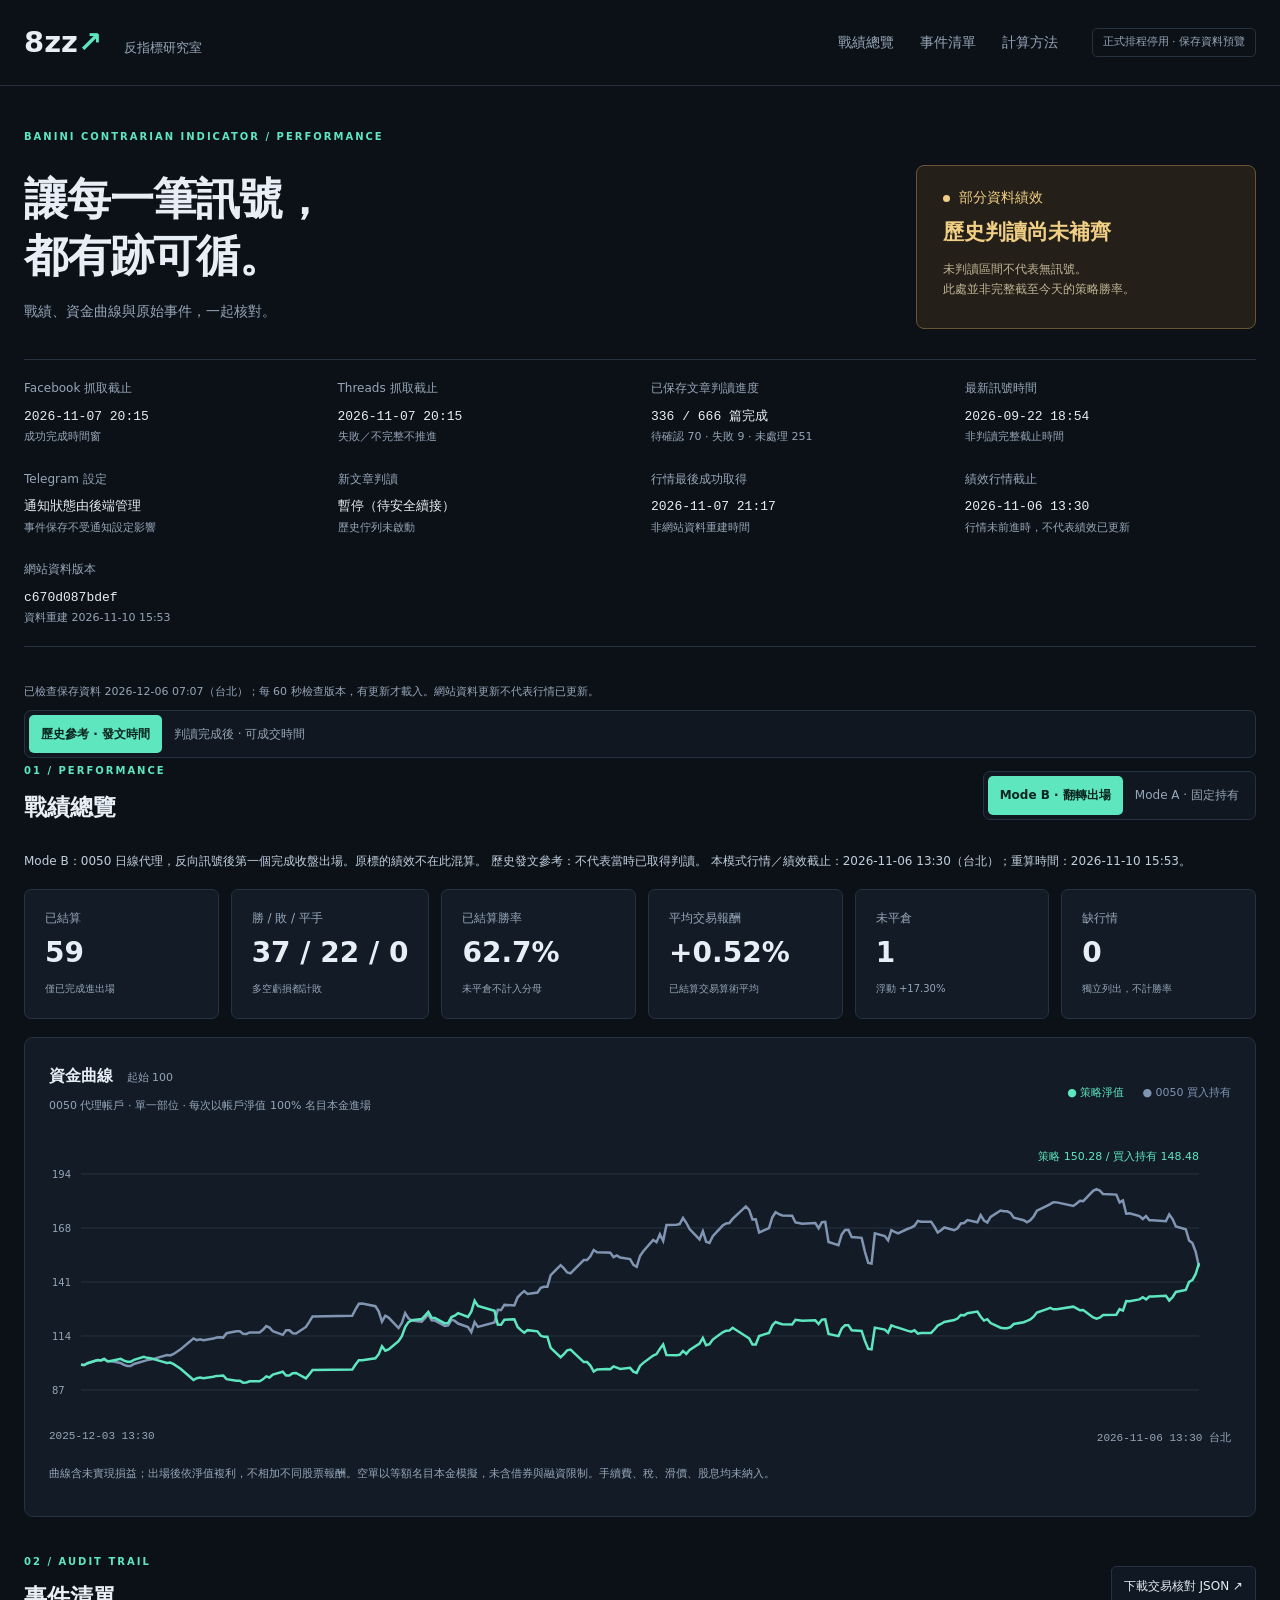
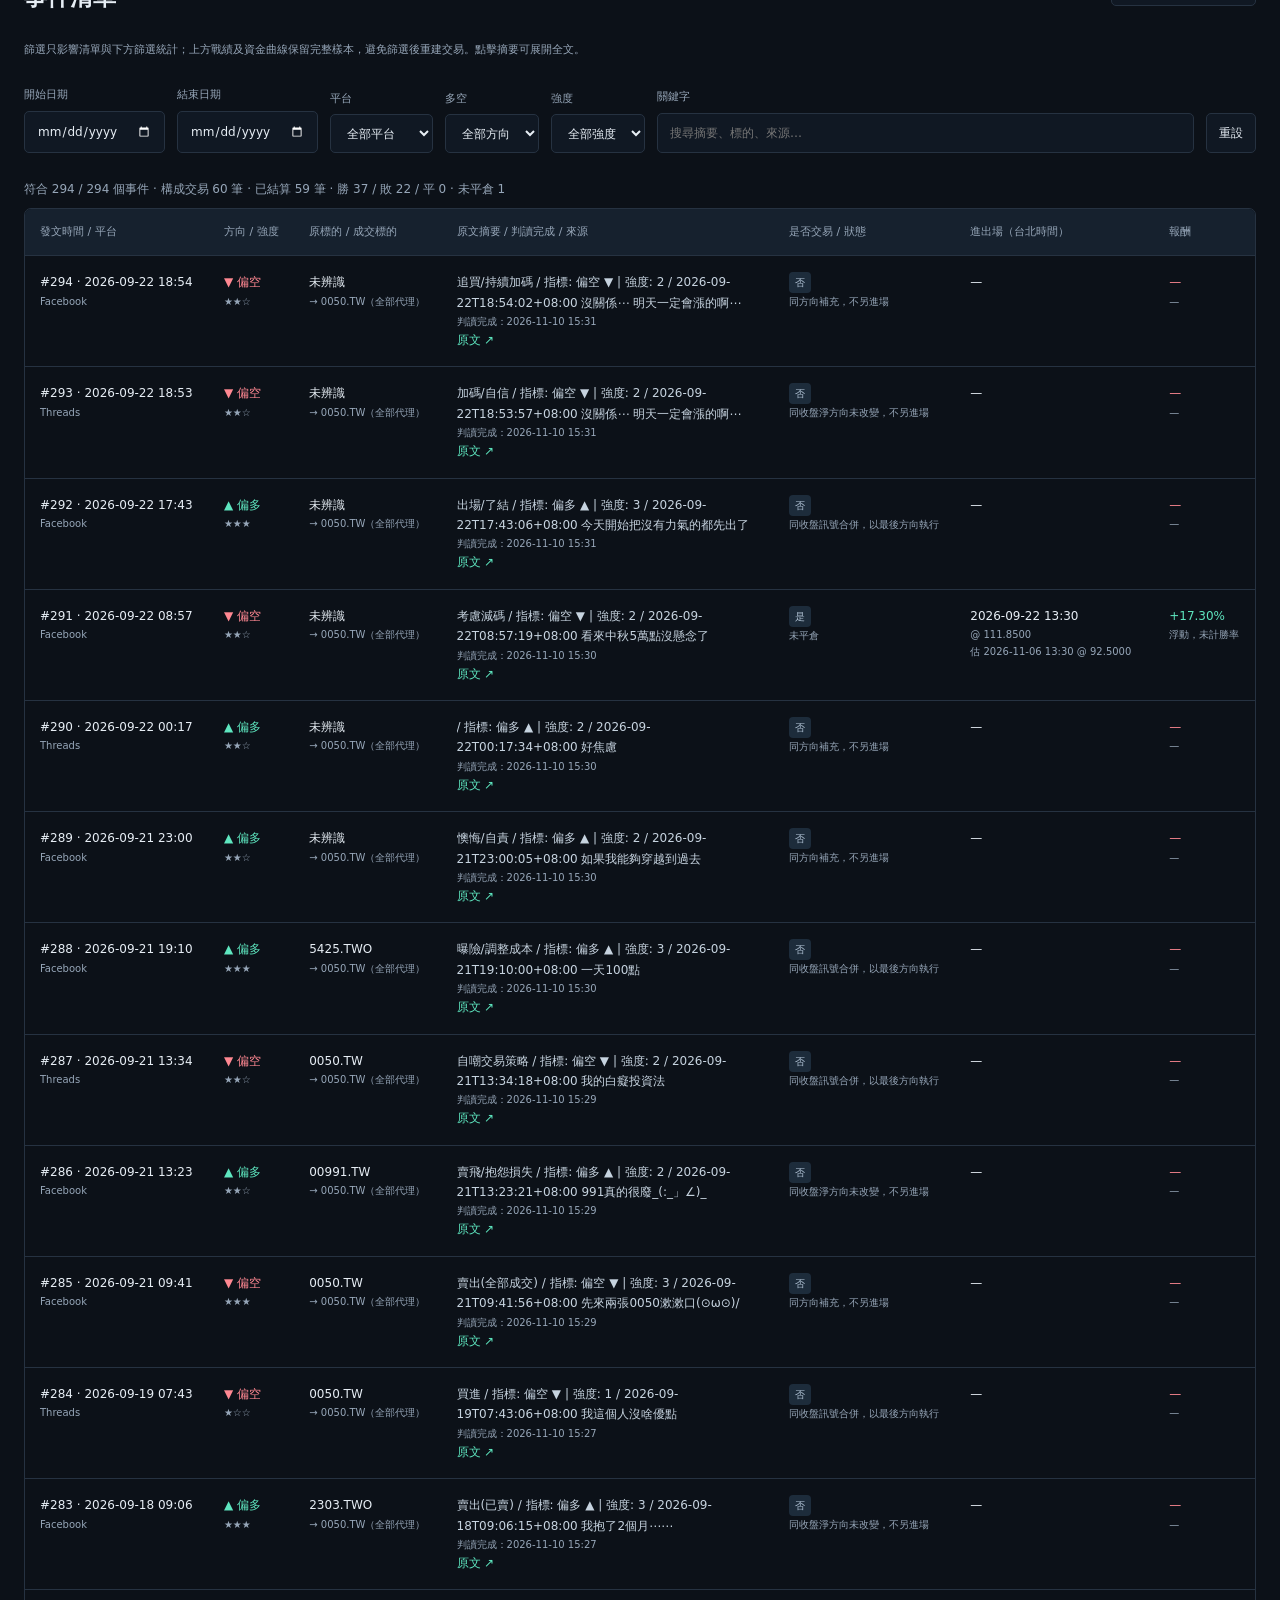
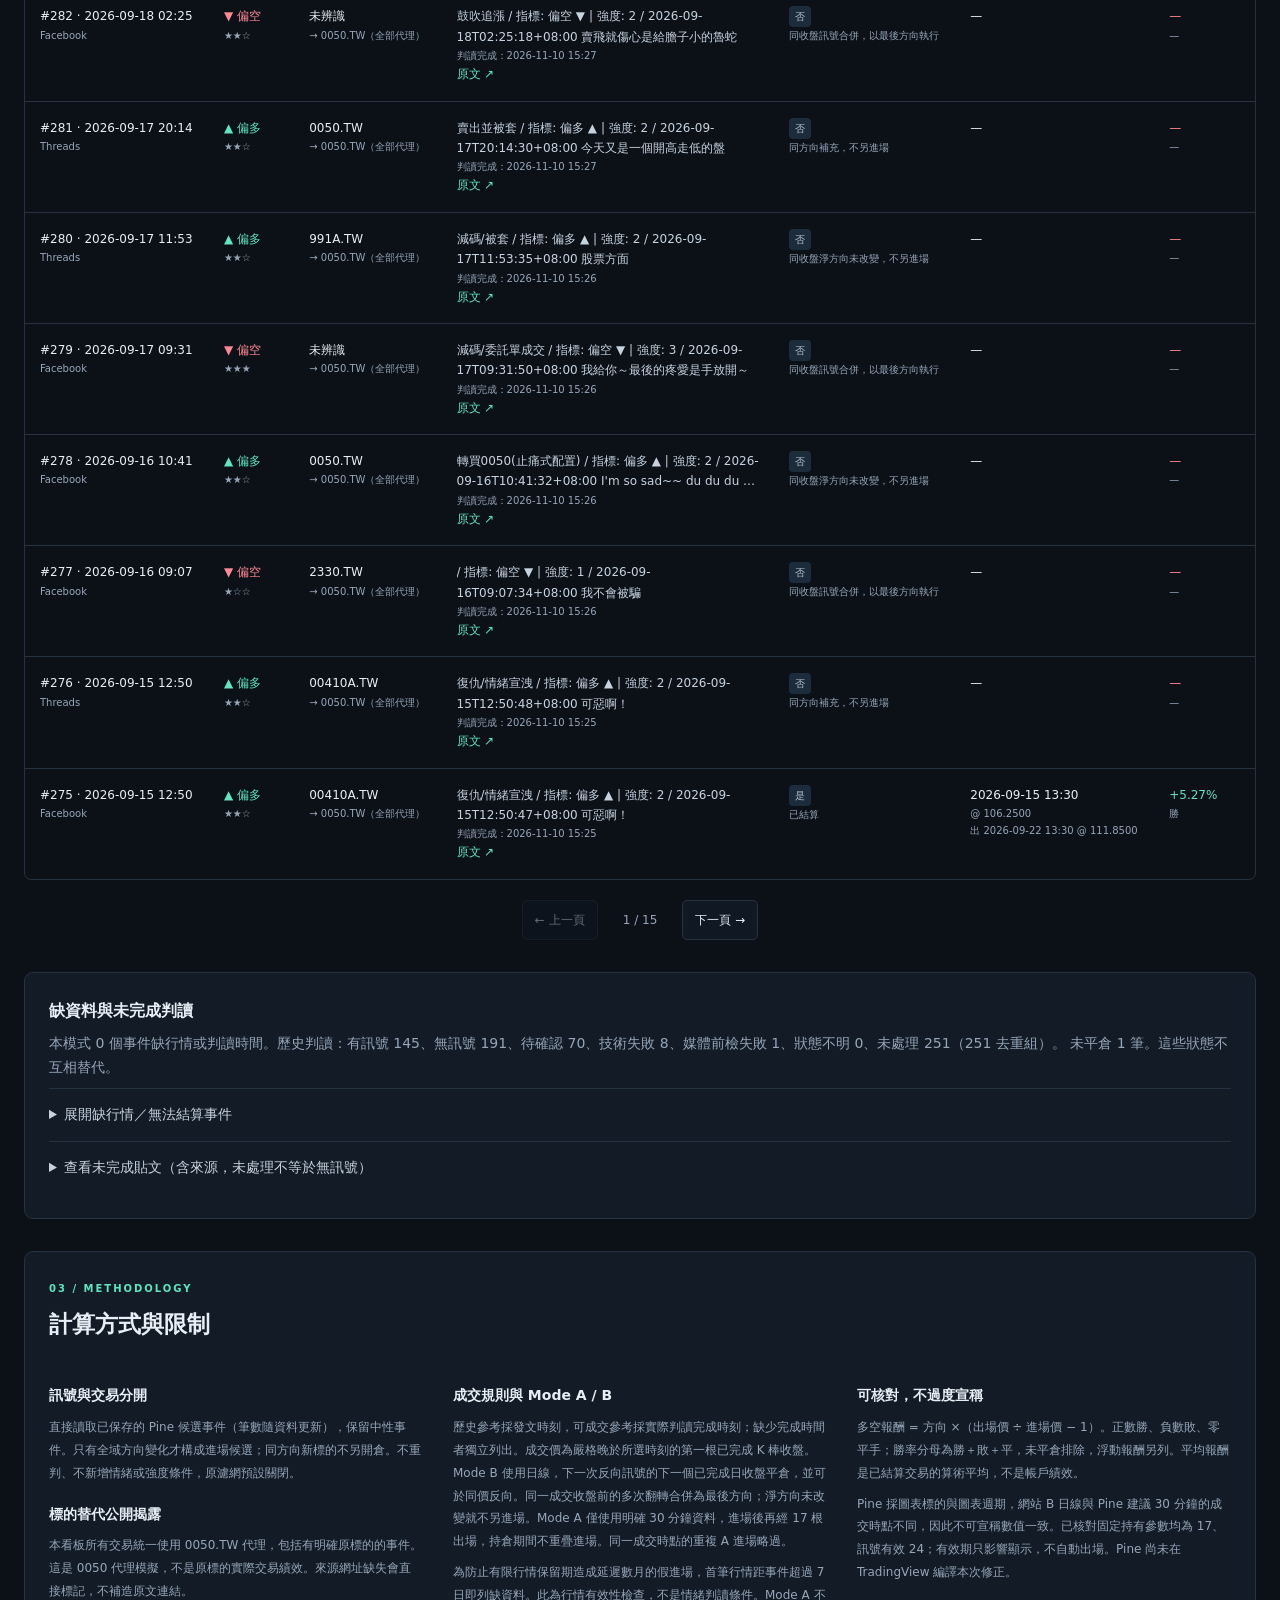
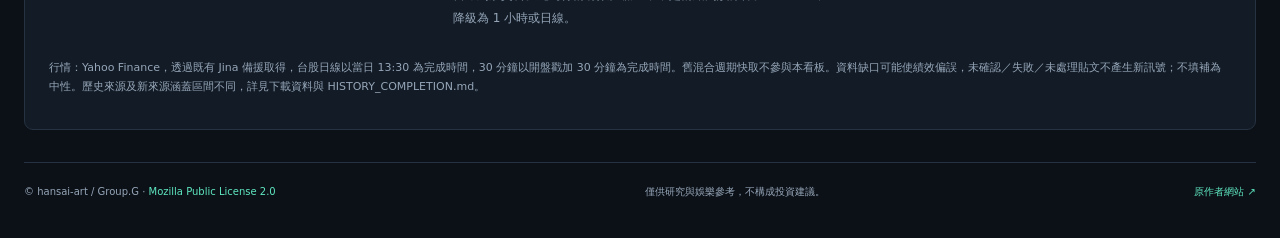
==== docs/index.html @ d8cdc9e1 "feat: automate public dashboard snapshots and gated Pages updates" ====
<!doctype html><html lang="zh-Hant"><head><meta charset="utf-8"><meta name="viewport" content="width=device-width,initial-scale=1"><title>8zz 反指標｜可核對戰績</title><link rel="stylesheet" href="dashboard.css"><script src="dashboard-data.js" defer></script><script src="dashboard.js" defer></script></head><body>
<header><a class="brand" href="#">8zz<span>↗</span> <small>反指標研究室</small></a><nav><a href="#performance">戰績總覽</a><a href="#events">事件清單</a><a href="#method">計算方法</a></nav><span class="tag">已保存判讀 · 60 秒版本檢查</span></header>
<main><div class="eyebrow">BANINI CONTRARIAN INDICATOR / PERFORMANCE</div><div class="hero"><div><h1>讓每一筆訊號，<br>都有跡可循。</h1><p>戰績、資金曲線與原始事件，一起核對。</p></div><div class="hero-note"><span class="pulse"></span> 部分資料績效<strong>歷史判讀尚未補齊</strong><p>未判讀區間不代表無訊號。<br>此處並非完整截至今天的策略勝率。</p></div></div>
<section class="freshness" id="freshness"></section>
<p id="refresh-status" class="fine" role="status">正在顯示保存資料；正式流程停用</p><section id="performance"><div class="switch" role="group" aria-label="績效時間基準"><button data-basis="published" class="active">歷史參考 · 發文時間</button><button data-basis="available">判讀完成後 · 可成交時間</button></div><div class="section-head"><div><span class="eyebrow">01 / PERFORMANCE</span><h2>戰績總覽</h2></div><div class="switch" role="group" aria-label="出場模式"><button data-mode="B" class="active">Mode B · 翻轉出場</button><button data-mode="A">Mode A · 固定持有</button></div></div><div class="notice" id="mode-note"></div><div class="metrics" id="metrics"></div><div class="panel"><div class="section-head"><div><h3>資金曲線 <small>起始 100</small></h3><p>0050 代理帳戶 · 單一部位 · 每次以帳戶淨值 100% 名目本金進場</p></div><div class="legend"><span>● 策略淨值</span><span>● 0050 買入持有</span></div></div><div id="chart"></div><div id="chart-range"></div><p class="fine">曲線含未實現損益；出場後依淨值複利，不相加不同股票報酬。空單以等額名目本金模擬，未含借券與融資限制。手續費、稅、滑價、股息均未納入。</p></div></section>
<section id="events"><div class="section-head"><div><span class="eyebrow">02 / AUDIT TRAIL</span><h2>事件清單</h2></div><button id="export">下載交易核對 JSON ↗</button></div><p class="fine">篩選只影響清單與下方篩選統計；上方戰績及資金曲線保留完整樣本，避免篩選後重建交易。點擊摘要可展開全文。</p><form class="filters" onsubmit="return false"><label>開始日期<input id="from" type="date"></label><label>結束日期<input id="to" type="date"></label><label>平台<select id="platform"><option value="">全部平台</option><option>Facebook</option><option>Threads</option></select></label><label>多空<select id="direction"><option value="">全部方向</option><option value="1">偏多 ▲</option><option value="-1">偏空 ▼</option><option value="0">中性</option></select></label><label>強度<select id="strength"><option value="">全部強度</option><option value="1">★☆☆</option><option value="2">★★☆</option><option value="3">★★★</option></select></label><label class="search">關鍵字<input id="keyword" type="search" placeholder="搜尋摘要、標的、來源…"></label><button type="reset">重設</button></form><p id="filter-count"></p><div class="table-wrap"><table><thead><tr><th>發文時間 / 平台</th><th>方向 / 強度</th><th>原標的 / 成交標的</th><th>原文摘要 / 判讀完成 / 來源</th><th>是否交易 / 狀態</th><th>進出場（台北時間）</th><th>報酬</th></tr></thead><tbody id="event-rows"></tbody></table></div><div class="pagination"><button id="prev">← 上一頁</button><span id="page"></span><button id="next">下一頁 →</button></div></section>
<section class="panel" id="gaps"><h3>缺資料與未完成判讀</h3><p id="gap-summary"></p><details><summary>展開缺行情／無法結算事件</summary><div id="missing-list"></div></details><details><summary>查看未完成貼文（含來源，未處理不等於無訊號）</summary><div class="pending-controls"><select id="pending-status"><option value="">全部未完成</option><option value="not_started">待判讀</option><option value="pending_confirmation">待確認</option><option value="technical_failure">技術失敗</option></select></div><div id="pending-list"></div></details></section>
<section class="panel" id="method"><span class="eyebrow">03 / METHODOLOGY</span><h2>計算方式與限制</h2><div class="methods"><div><h3>訊號與交易分開</h3><p>直接讀取已保存的 Pine 候選事件（筆數隨資料更新），保留中性事件。只有全域方向變化才構成進場候選；同方向新標的不另開倉。不重判、不新增情緒或強度條件，原濾網預設關閉。</p><h3>標的替代公開揭露</h3><p>本看板所有交易統一使用 0050.TW 代理，包括有明確原標的的事件。這是 0050 代理模擬，不是原標的實際交易績效。來源網址缺失會直接標記，不補造原文連結。</p></div><div><h3>成交規則與 Mode A / B</h3><p>歷史參考採發文時刻，可成交參考採實際判讀完成時刻；缺少完成時間者獨立列出。成交價為嚴格晚於所選時刻的第一根已完成 K 棒收盤。Mode B 使用日線，下一次反向訊號的下一個已完成日收盤平倉，並可於同價反向。同一成交收盤前的多次翻轉合併為最後方向；淨方向未改變就不另進場。Mode A 僅使用明確 30 分鐘資料，進場後再經 17 根出場，持倉期間不重疊進場。同一成交時點的重複 A 進場略過。</p><p>為防止有限行情保留期造成延遲數月的假進場，首筆行情距事件超過 7 日即列缺資料。此為行情有效性檢查，不是情緒判讀條件。Mode A 不降級為 1 小時或日線。</p></div><div><h3>可核對，不過度宣稱</h3><p>多空報酬 = 方向 ×（出場價 ÷ 進場價 − 1）。正數勝、負數敗、零平手；勝率分母為勝＋敗＋平，未平倉排除，浮動報酬另列。平均報酬是已結算交易的算術平均，不是帳戶績效。</p><p>Pine 採圖表標的與圖表週期，網站 B 日線與 Pine 建議 30 分鐘的成交時點不同，因此不可宣稱數值一致。已核對固定持有參數均為 17、訊號有效 24；有效期只影響顯示，不自動出場。Pine 尚未在 TradingView 編譯本次修正。</p></div></div><p class="fine">行情：Yahoo Finance，透過既有 Jina 備援取得，台股日線以當日 13:30 為完成時間，30 分鐘以開盤戳加 30 分鐘為完成時間。舊混合週期快取不參與本看板。資料缺口可能使績效偏誤，未確認／失敗／未處理貼文不產生新訊號；不填補為中性。歷史來源及新來源涵蓋區間不同，詳見下載資料與 HISTORY_COMPLETION.md。</p></section>
<footer><span>© hansai-art / Group.G · <a href="https://mozilla.org/MPL/2.0/">Mozilla Public License 2.0</a></span><span>僅供研究與娛樂參考，不構成投資建議。</span><a href="https://hansai-art.github.io/8zz-Contrarian-Indicator-TradingView/">原作者網站 ↗</a></footer></main></body></html>
---- docs/dashboard.css ----
:root{color-scheme:dark;--bg:#0c1118;--panel:#121b26;--line:#263241;--text:#e7eef5;--muted:#96a6b8;--mint:#5ee6bf;--red:#ff8892;--gold:#f0ce83}*{box-sizing:border-box}html{scroll-behavior:smooth}body{margin:0;background:var(--bg);color:var(--text);font:14px/1.7 system-ui,-apple-system,'Segoe UI',sans-serif}a{color:var(--mint);text-decoration:none}a:hover{text-decoration:underline}header{min-height:78px;padding:18px max(24px,calc((100vw - 1360px)/2));border-bottom:1px solid var(--line);display:flex;align-items:center;gap:34px}.brand{font-size:29px;font-weight:850;color:var(--text);white-space:nowrap}.brand span{color:var(--mint)}.brand small{font-size:13px;font-weight:500;margin-left:12px;color:var(--muted)}nav{display:flex;gap:26px;margin-left:auto}nav a{color:var(--muted)}.tag{font-size:11px;padding:4px 10px;border:1px solid var(--line);border-radius:5px;color:var(--muted)}main{max-width:1408px;margin:auto;padding:42px 24px 20px}.eyebrow{color:var(--mint);font-size:10px;font-weight:700;letter-spacing:2px}.hero{display:flex;justify-content:space-between;align-items:center;margin:17px 0 28px;gap:25px}h1{font-size:44px;line-height:1.3;letter-spacing:-1px;margin:8px 0 15px}p{color:var(--muted);margin:8px 0}.hero-note{border:1px solid #695536;background:#241f19;padding:20px 26px;min-width:340px;border-radius:8px;color:var(--gold)}.hero-note strong{display:block;font-size:21px;margin-top:5px}.hero-note p{font-size:12px;color:#c3b695}.pulse{display:inline-block;width:7px;height:7px;background:var(--gold);border-radius:50%;margin-right:5px}.freshness{display:grid;grid-template-columns:repeat(4,1fr);border-block:1px solid var(--line);padding:18px 0;gap:22px;margin-bottom:36px}.freshness b{display:block;font-size:12px;font-weight:500;margin-bottom:5px;color:var(--muted)}.freshness strong{font:13px/1.8 ui-monospace,monospace}.freshness small{display:block;font-size:11px;color:var(--muted)}section{scroll-margin-top:20px;margin-bottom:32px}.section-head{display:flex;justify-content:space-between;align-items:center;gap:20px;margin-bottom:18px}h2{font-size:23px;margin:6px 0}h3{font-size:16px;margin:0 0 8px}h3 small{color:var(--muted);font-size:11px;font-weight:400;margin-left:8px}.switch{display:flex;border:1px solid var(--line);border-radius:7px;padding:4px;background:#101720}button,input,select{font:inherit;color:var(--text);background:#101823;border:1px solid var(--line);border-radius:5px;padding:9px 12px}button{cursor:pointer;font-size:12px}button:hover{border-color:var(--mint)}button:disabled{opacity:.4;cursor:default}.switch button{border:0;background:none;color:var(--muted)}.switch .active{color:#09251d;background:var(--mint);font-weight:700}.notice{color:#c1cfdd;font-size:12px;margin-bottom:16px}.metrics{display:grid;grid-template-columns:repeat(6,1fr);gap:12px;margin:18px 0}.metric{padding:18px 20px;background:var(--panel);border:1px solid var(--line);border-radius:7px}.metric b{display:block;font-size:12px;color:var(--muted);font-weight:400}.metric strong{font-size:28px;font-weight:650;display:block;white-space:nowrap}.metric small{color:var(--muted);font-size:10px}.panel{background:var(--panel);border:1px solid var(--line);padding:24px;border-radius:9px}.panel .section-head p{font-size:11px}.legend{display:flex;gap:18px;white-space:nowrap;font-size:11px;color:var(--mint)}.legend span+span{color:#8095b2}#chart{height:280px}#chart svg{width:100%;height:100%}#chart-range{display:flex;justify-content:space-between;color:var(--muted);font:11px monospace;margin:8px 0 20px}.fine{font-size:11px;color:var(--muted)}.filters{display:flex;gap:12px;align-items:end;padding:18px 0;flex-wrap:wrap}.filters label{font-size:11px;color:var(--muted);display:flex;flex-direction:column;gap:6px}.filters input,.filters select{font-size:12px;min-height:39px}.search{flex:1;min-width:180px}#filter-count{font-size:12px}.table-wrap{overflow:auto;border:1px solid var(--line);border-radius:7px}table{border-collapse:collapse;width:100%;font-size:12px;min-width:1150px}th{color:var(--muted);font-size:11px;font-weight:500;text-align:left;background:#16212e;padding:14px 15px;white-space:nowrap}td{padding:16px 15px;border-top:1px solid var(--line);vertical-align:top}td:first-child{white-space:nowrap}td small{display:block;color:var(--muted);font-size:10px}.bull{color:var(--mint)}.bear{color:var(--red)}.pill{font-size:10px;display:inline-block;padding:2px 6px;background:#1d2c3b;color:#b3c5d7;border-radius:4px}.summary-cell{min-width:245px;max-width:330px}summary{cursor:pointer;color:#c6d3df}details[open] summary{margin-bottom:12px}.summary-cell summary{display:-webkit-box;-webkit-line-clamp:2;-webkit-box-orient:vertical;overflow:hidden}.summary-cell details[open] summary{display:block}.summary-cell pre{font:12px/1.7 system-ui;white-space:pre-wrap;word-break:break-word;max-width:330px;color:var(--muted)}.pagination{display:flex;justify-content:center;align-items:center;gap:25px;margin:20px}.pagination span{color:var(--muted);font-size:12px}#gaps details{padding:14px 0;border-top:1px solid var(--line)}#missing-list,#pending-list{max-height:350px;overflow:auto;font-size:12px}#pending-list p{border-bottom:1px solid var(--line);padding:8px}.methods{display:grid;grid-template-columns:repeat(3,1fr);gap:30px;margin:22px 0}.methods h3{font-size:14px;margin-top:18px}.methods p{font-size:12px;line-height:1.9}footer{display:flex;justify-content:space-between;gap:20px;font-size:10px;color:var(--muted);padding:20px 0;border-top:1px solid var(--line)}@media(max-width:900px){.metrics{grid-template-columns:repeat(3,1fr)}.freshness{grid-template-columns:repeat(2,1fr)}.methods{grid-template-columns:1fr}.legend{flex-direction:column;gap:3px}header .tag{display:none}}@media(max-width:600px){header{padding:14px 18px;gap:15px;flex-wrap:wrap}nav{gap:20px;font-size:11px;margin-left:0}.brand{font-size:25px}main{padding:28px 16px}h1{font-size:34px}.hero{display:block}.hero-note{min-width:0;margin-top:24px;padding:16px 20px}.hero-note strong{font-size:18px}.freshness{gap:16px}.freshness strong{font-size:11px}.section-head{align-items:start;flex-direction:column;gap:9px}.metrics{grid-template-columns:repeat(2,1fr);gap:9px}.metric{padding:14px}.metric strong{font-size:24px}.panel{padding:17px}#chart{height:230px}.legend{flex-direction:row;gap:15px}.filters{gap:10px}.filters label{flex:1;min-width:125px}.filters input{width:100%}.switch{width:100%}.switch button{flex:1;font-size:11px}footer{flex-direction:column;gap:8px}.eyebrow{font-size:9px}}
@media(max-width:600px){.table-wrap{border:0;overflow:visible}table{min-width:0;display:block}thead{display:none}tbody{display:block}tr{display:block;background:var(--panel);border:1px solid var(--line);border-radius:7px;margin-bottom:12px;padding:8px 14px}td,td:first-child{display:block;border:0;padding:7px 0;white-space:normal;min-width:0!important;max-width:100%!important}td:before{content:attr(data-label);display:block;font-size:10px;color:var(--muted);margin-bottom:3px}.summary-cell pre{max-width:100%}.summary-cell summary{-webkit-line-clamp:3}#chart-range{font-size:9px}}
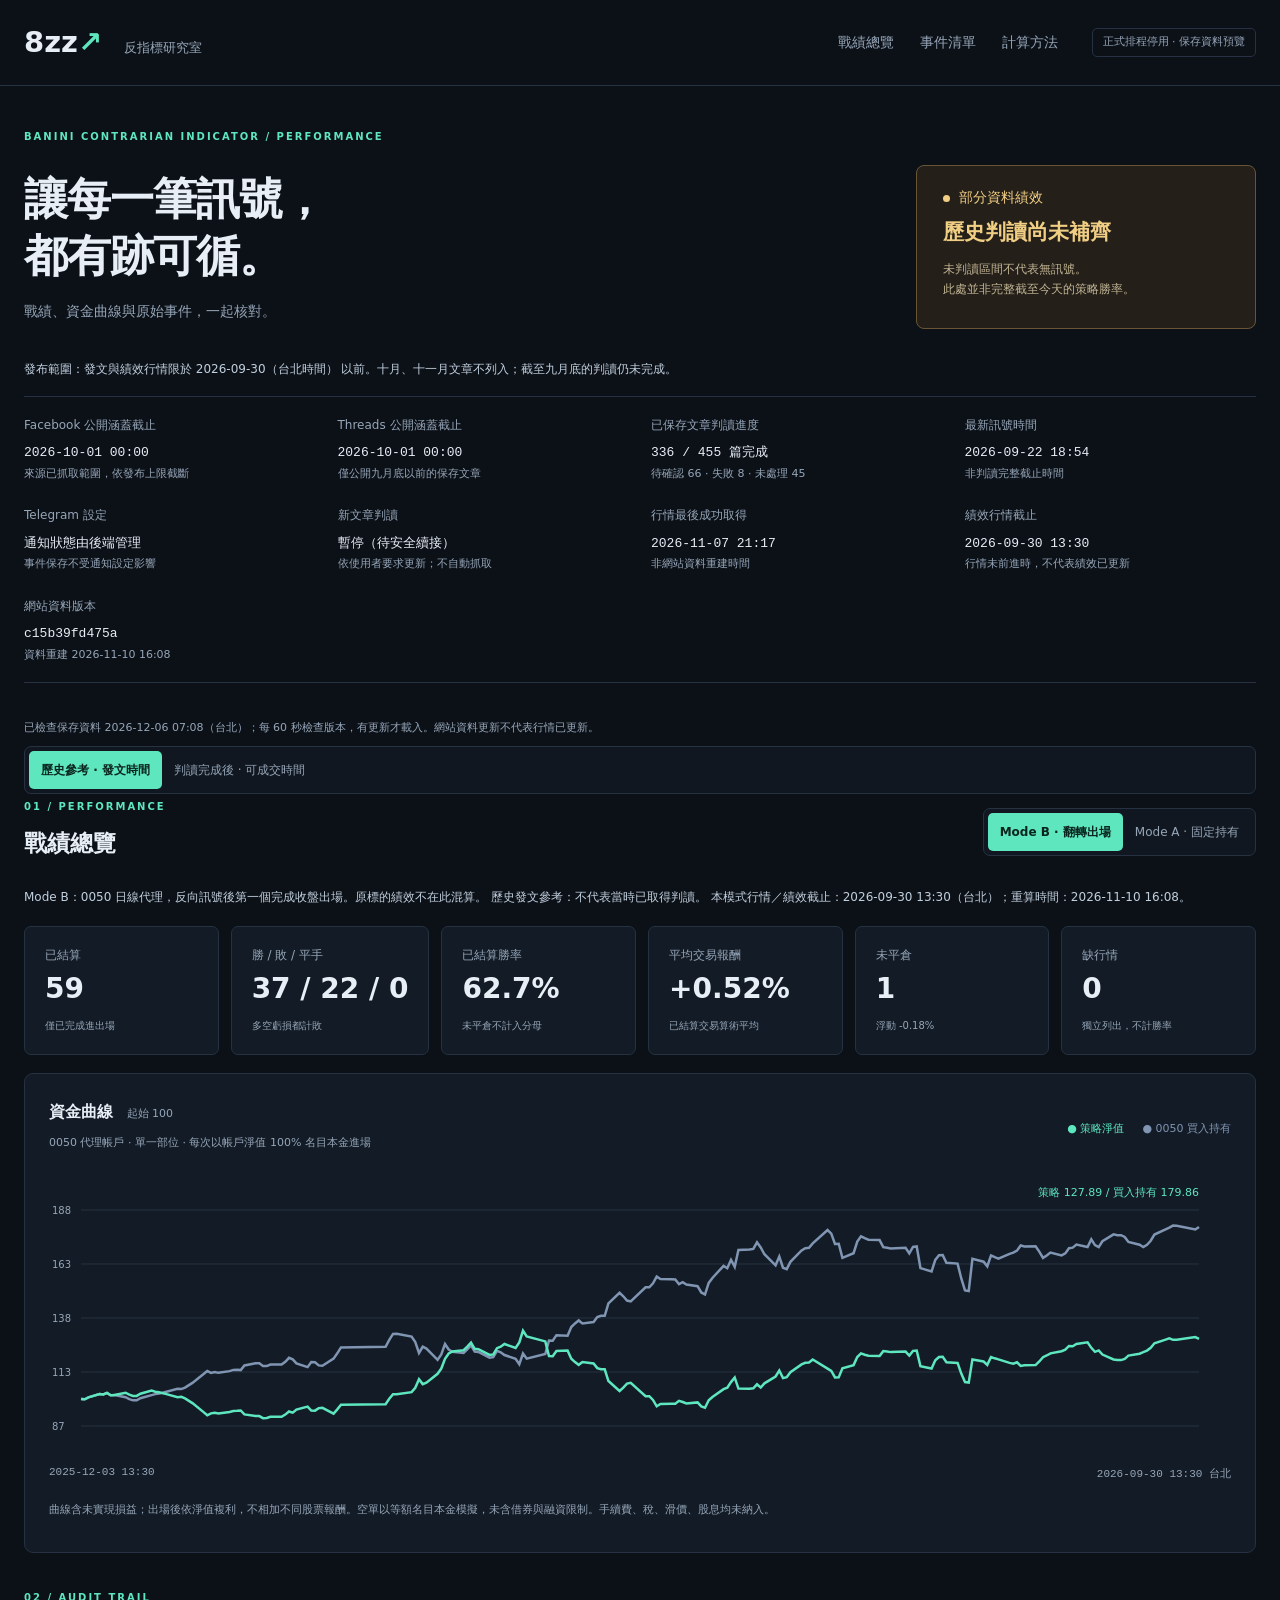
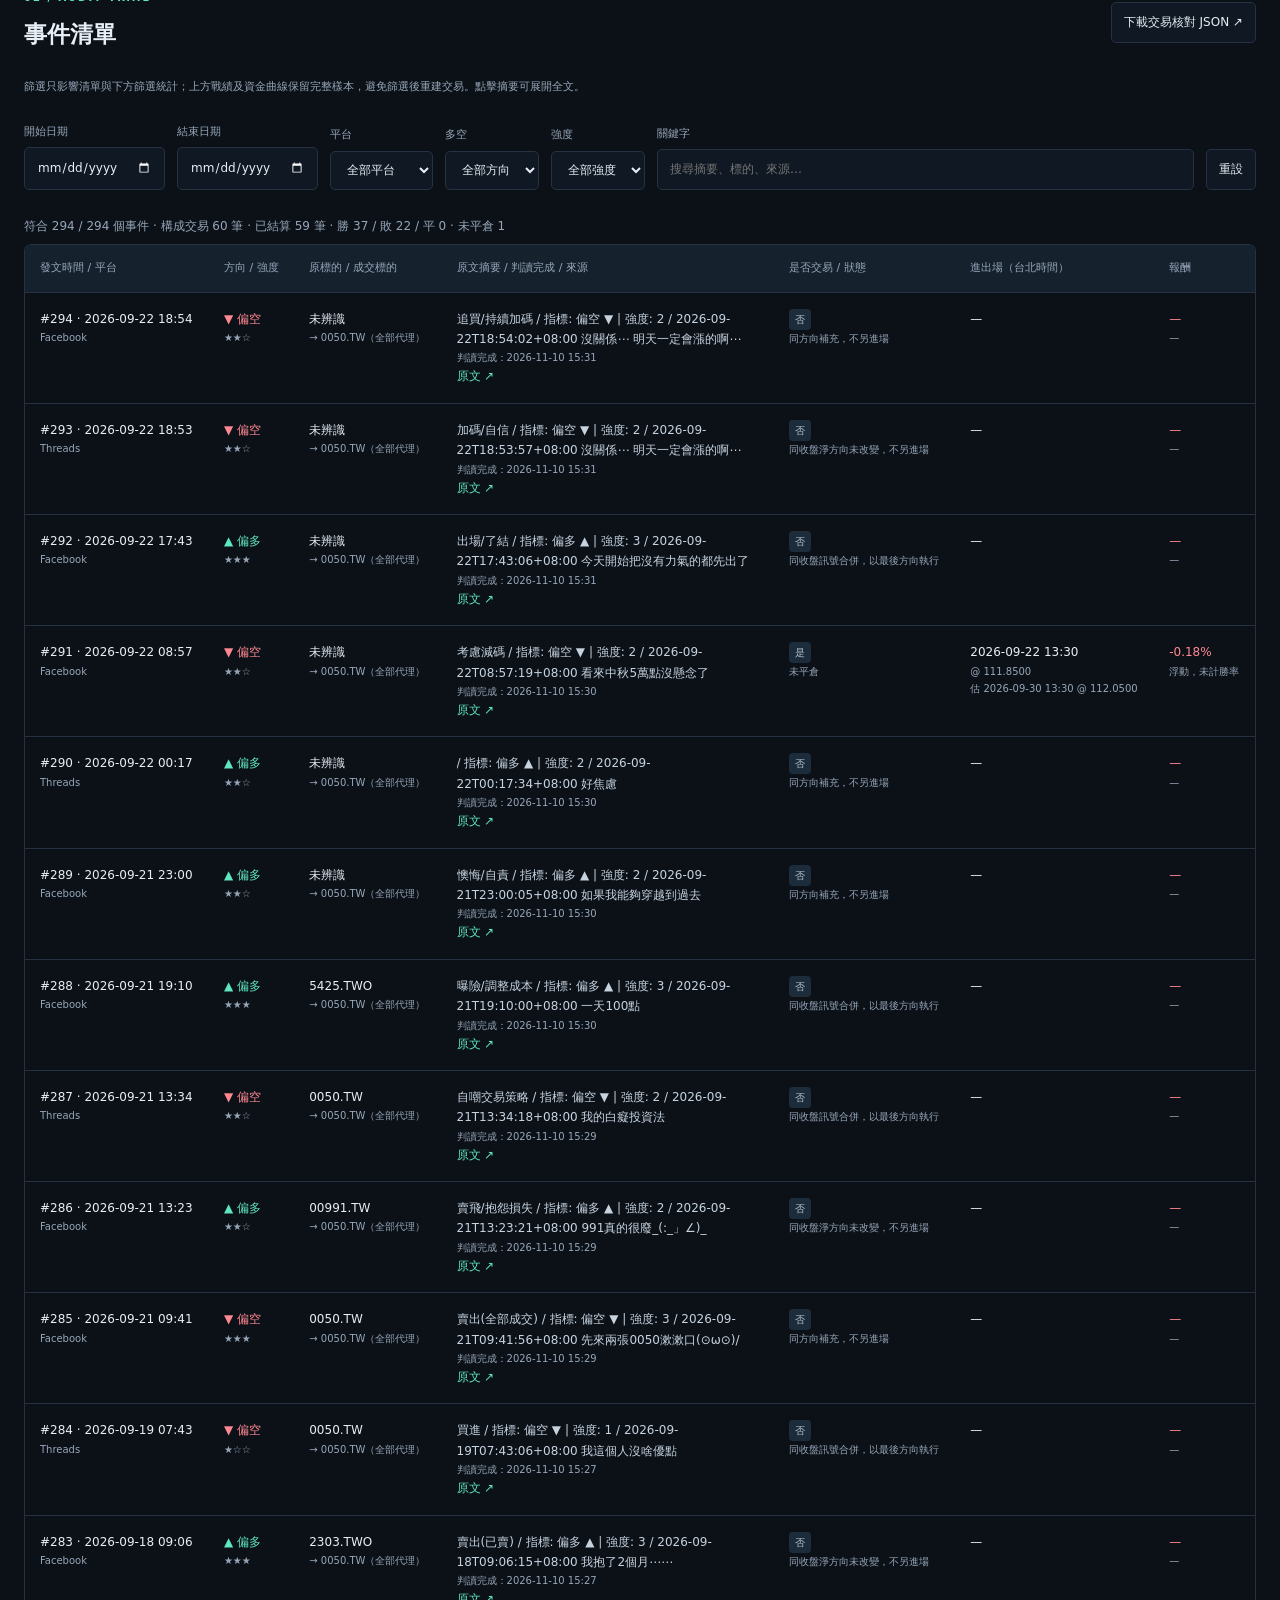
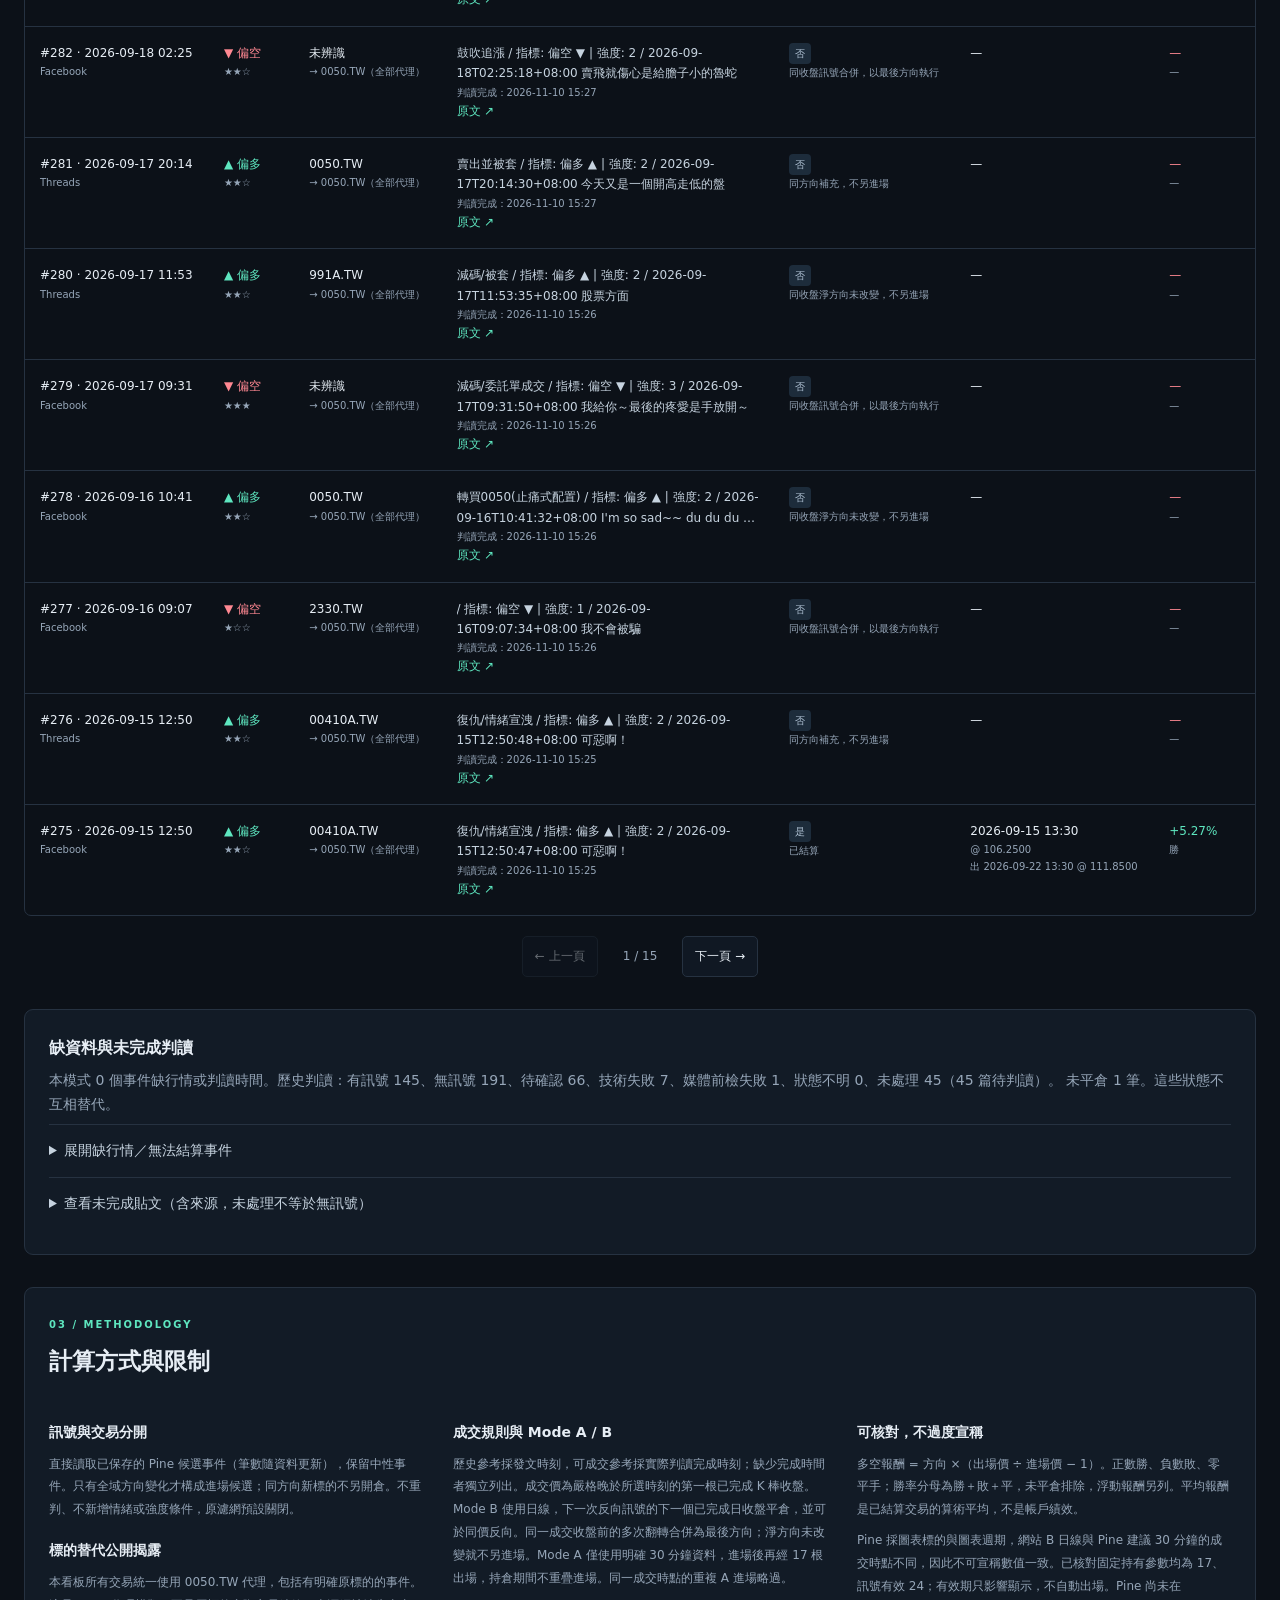
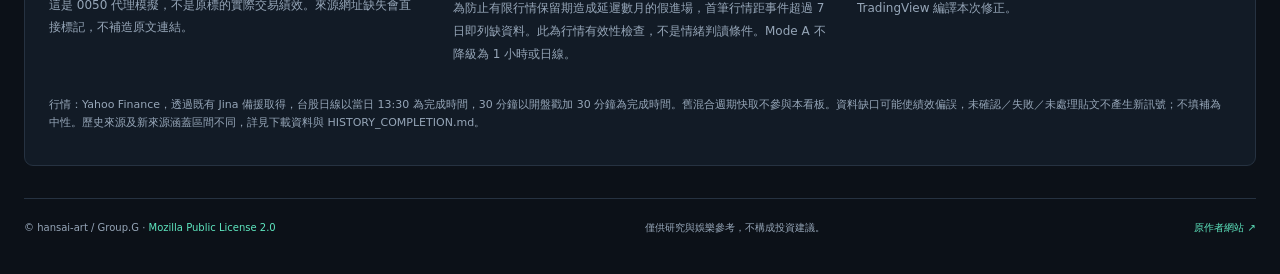
==== commit a2af3d50: "feat: publish September-only dashboard and exclude later source data" ====
--- a/docs/index.html
+++ b/docs/index.html
@@ -1,7 +1,7 @@
 <!doctype html><html lang="zh-Hant"><head><meta charset="utf-8"><meta name="viewport" content="width=device-width,initial-scale=1"><title>8zz 反指標｜可核對戰績</title><link rel="stylesheet" href="dashboard.css"><script src="dashboard-data.js" defer></script><script src="dashboard.js" defer></script></head><body>
 <header><a class="brand" href="#">8zz<span>↗</span> <small>反指標研究室</small></a><nav><a href="#performance">戰績總覽</a><a href="#events">事件清單</a><a href="#method">計算方法</a></nav><span class="tag">已保存判讀 · 60 秒版本檢查</span></header>
 <main><div class="eyebrow">BANINI CONTRARIAN INDICATOR / PERFORMANCE</div><div class="hero"><div><h1>讓每一筆訊號，<br>都有跡可循。</h1><p>戰績、資金曲線與原始事件，一起核對。</p></div><div class="hero-note"><span class="pulse"></span> 部分資料績效<strong>歷史判讀尚未補齊</strong><p>未判讀區間不代表無訊號。<br>此處並非完整截至今天的策略勝率。</p></div></div>
-<section class="freshness" id="freshness"></section>
+<p id="publication-note" class="notice" role="note"></p><section class="freshness" id="freshness"></section>
 <p id="refresh-status" class="fine" role="status">正在顯示保存資料；正式流程停用</p><section id="performance"><div class="switch" role="group" aria-label="績效時間基準"><button data-basis="published" class="active">歷史參考 · 發文時間</button><button data-basis="available">判讀完成後 · 可成交時間</button></div><div class="section-head"><div><span class="eyebrow">01 / PERFORMANCE</span><h2>戰績總覽</h2></div><div class="switch" role="group" aria-label="出場模式"><button data-mode="B" class="active">Mode B · 翻轉出場</button><button data-mode="A">Mode A · 固定持有</button></div></div><div class="notice" id="mode-note"></div><div class="metrics" id="metrics"></div><div class="panel"><div class="section-head"><div><h3>資金曲線 <small>起始 100</small></h3><p>0050 代理帳戶 · 單一部位 · 每次以帳戶淨值 100% 名目本金進場</p></div><div class="legend"><span>● 策略淨值</span><span>● 0050 買入持有</span></div></div><div id="chart"></div><div id="chart-range"></div><p class="fine">曲線含未實現損益；出場後依淨值複利，不相加不同股票報酬。空單以等額名目本金模擬，未含借券與融資限制。手續費、稅、滑價、股息均未納入。</p></div></section>
 <section id="events"><div class="section-head"><div><span class="eyebrow">02 / AUDIT TRAIL</span><h2>事件清單</h2></div><button id="export">下載交易核對 JSON ↗</button></div><p class="fine">篩選只影響清單與下方篩選統計；上方戰績及資金曲線保留完整樣本，避免篩選後重建交易。點擊摘要可展開全文。</p><form class="filters" onsubmit="return false"><label>開始日期<input id="from" type="date"></label><label>結束日期<input id="to" type="date"></label><label>平台<select id="platform"><option value="">全部平台</option><option>Facebook</option><option>Threads</option></select></label><label>多空<select id="direction"><option value="">全部方向</option><option value="1">偏多 ▲</option><option value="-1">偏空 ▼</option><option value="0">中性</option></select></label><label>強度<select id="strength"><option value="">全部強度</option><option value="1">★☆☆</option><option value="2">★★☆</option><option value="3">★★★</option></select></label><label class="search">關鍵字<input id="keyword" type="search" placeholder="搜尋摘要、標的、來源…"></label><button type="reset">重設</button></form><p id="filter-count"></p><div class="table-wrap"><table><thead><tr><th>發文時間 / 平台</th><th>方向 / 強度</th><th>原標的 / 成交標的</th><th>原文摘要 / 判讀完成 / 來源</th><th>是否交易 / 狀態</th><th>進出場（台北時間）</th><th>報酬</th></tr></thead><tbody id="event-rows"></tbody></table></div><div class="pagination"><button id="prev">← 上一頁</button><span id="page"></span><button id="next">下一頁 →</button></div></section>
 <section class="panel" id="gaps"><h3>缺資料與未完成判讀</h3><p id="gap-summary"></p><details><summary>展開缺行情／無法結算事件</summary><div id="missing-list"></div></details><details><summary>查看未完成貼文（含來源，未處理不等於無訊號）</summary><div class="pending-controls"><select id="pending-status"><option value="">全部未完成</option><option value="not_started">待判讀</option><option value="pending_confirmation">待確認</option><option value="technical_failure">技術失敗</option></select></div><div id="pending-list"></div></details></section>
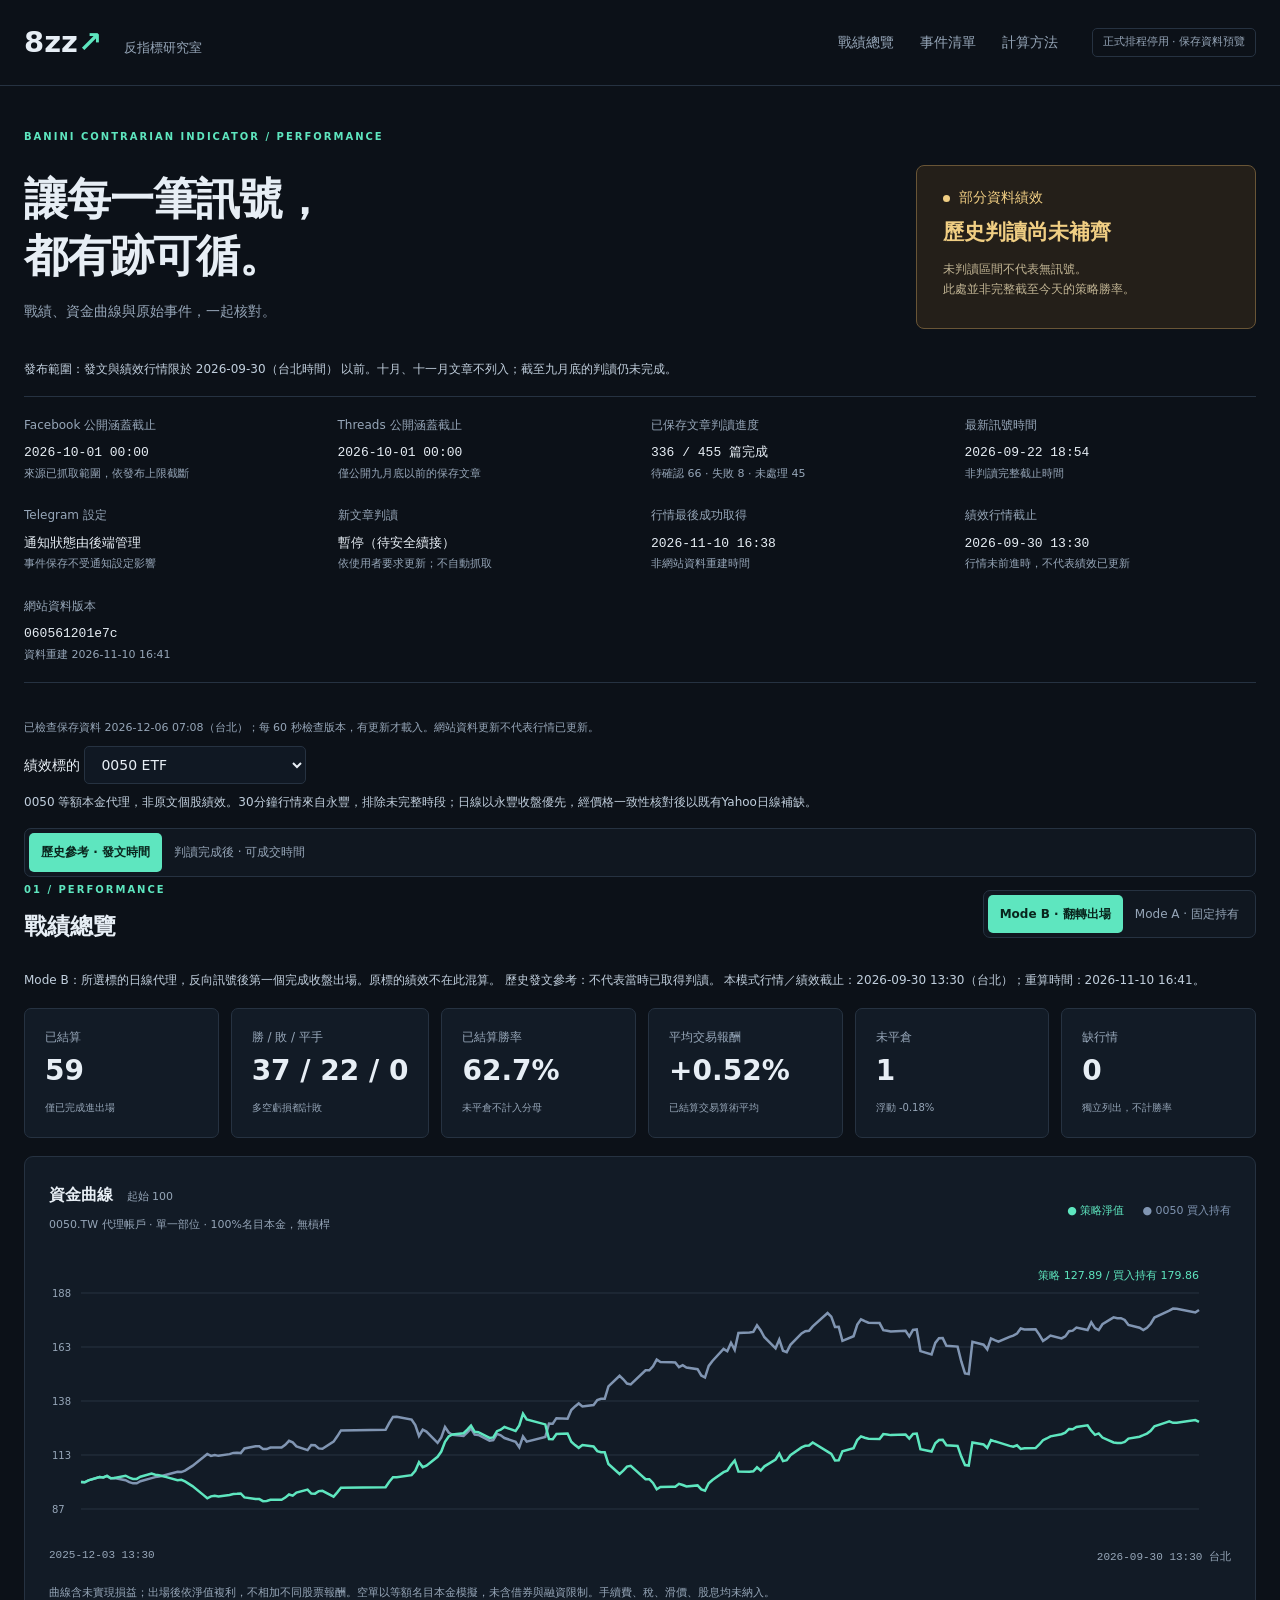
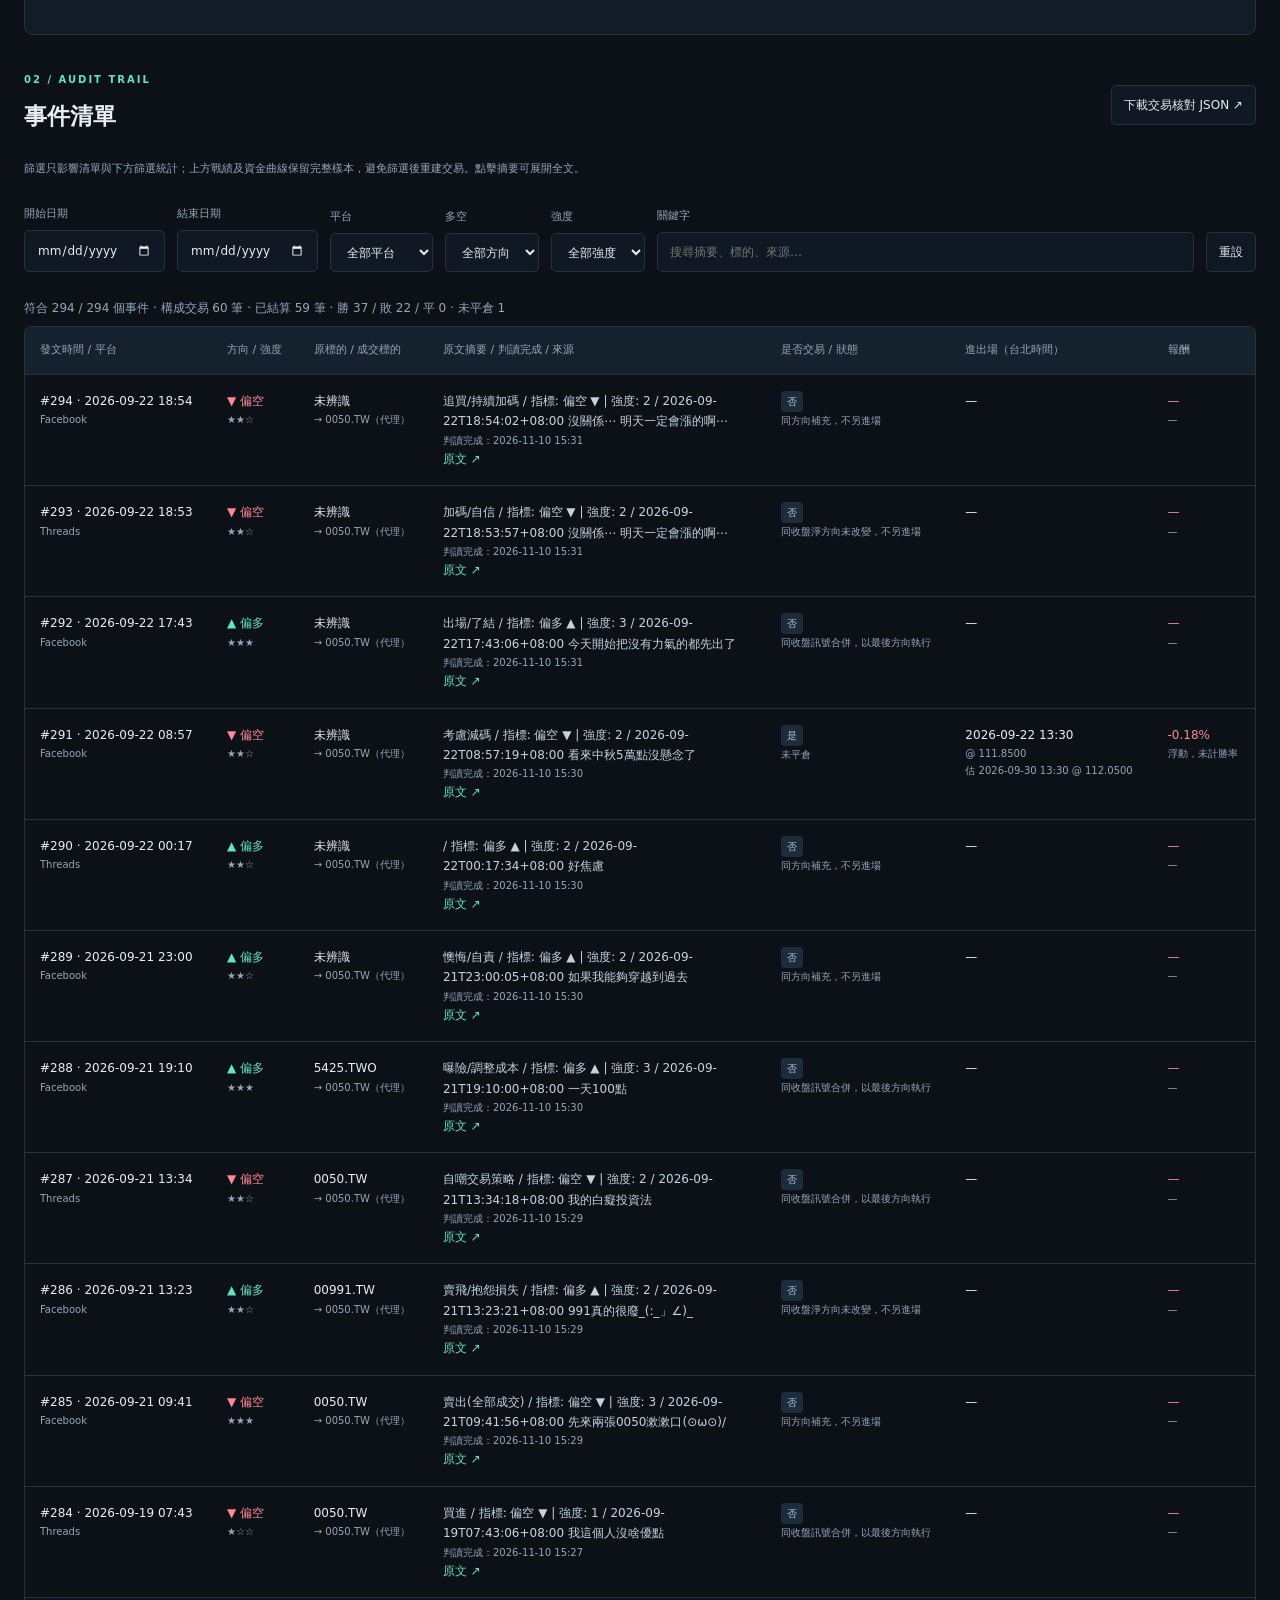
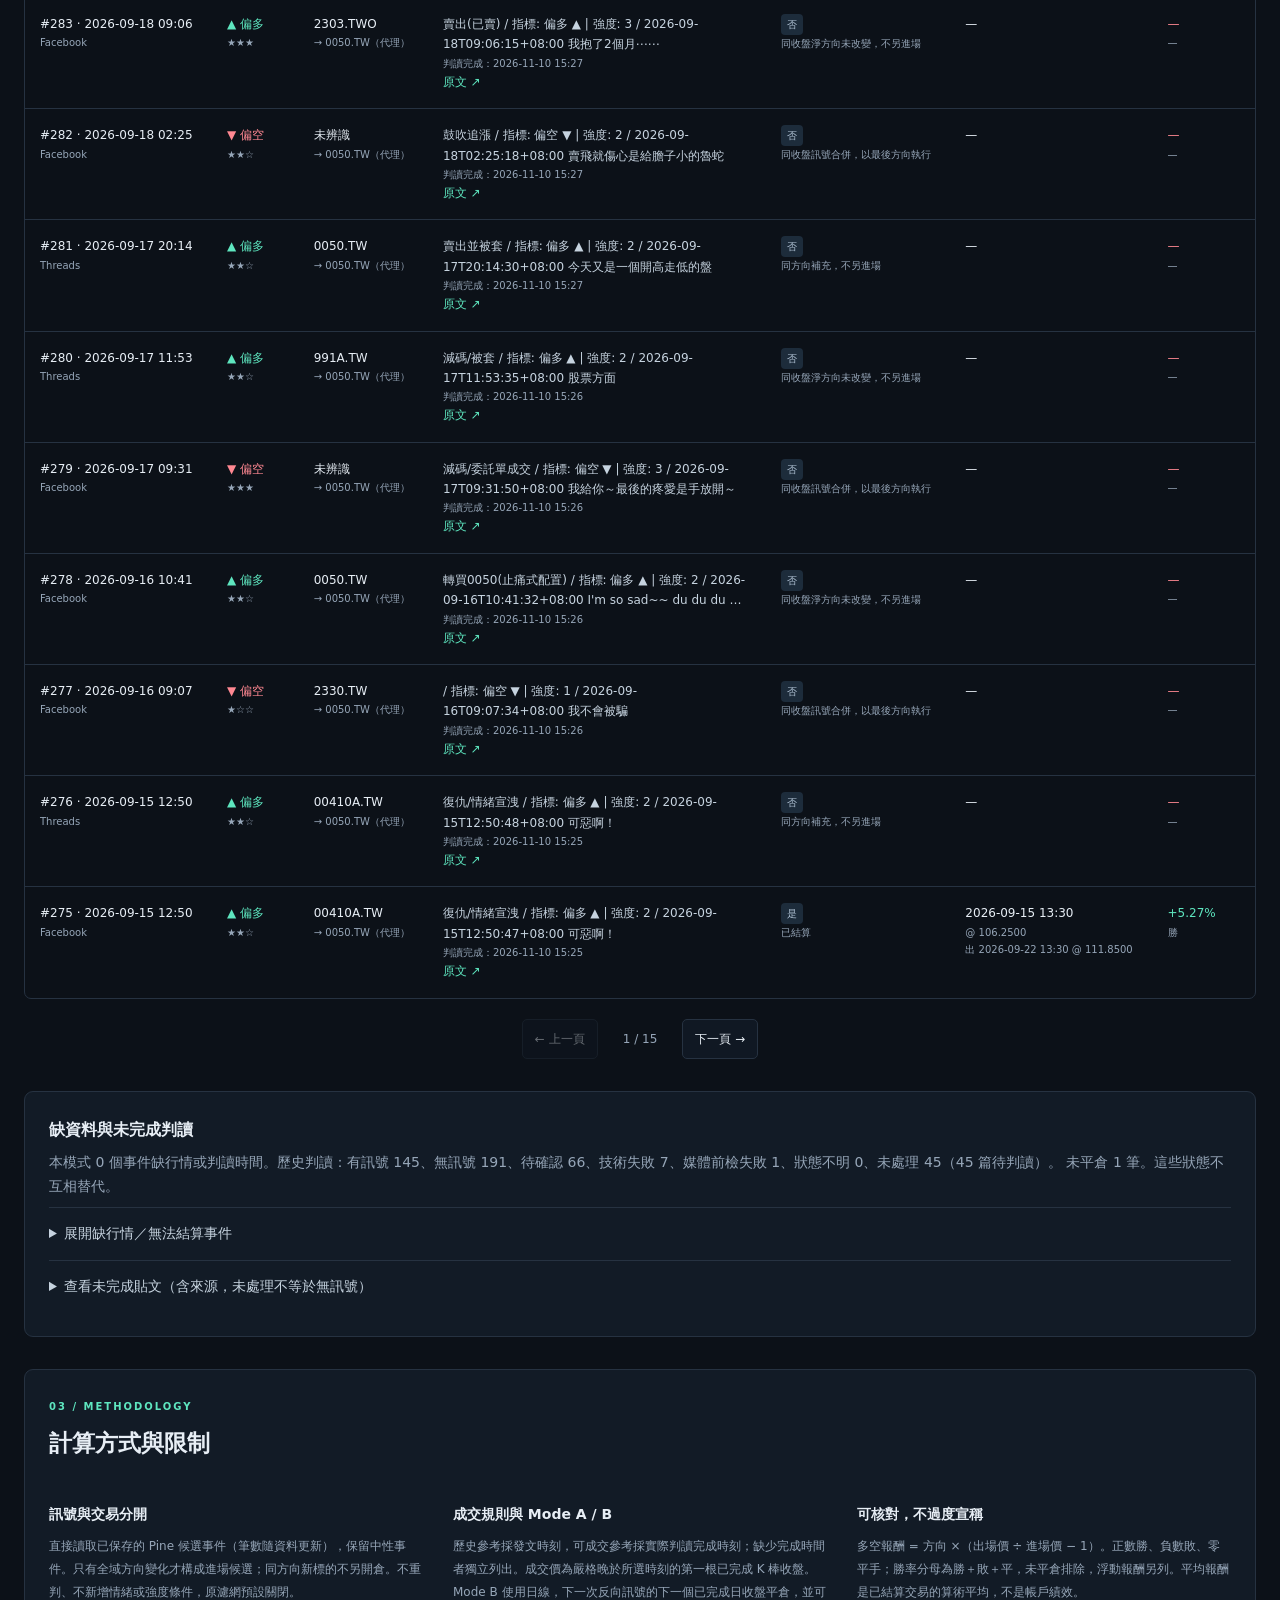
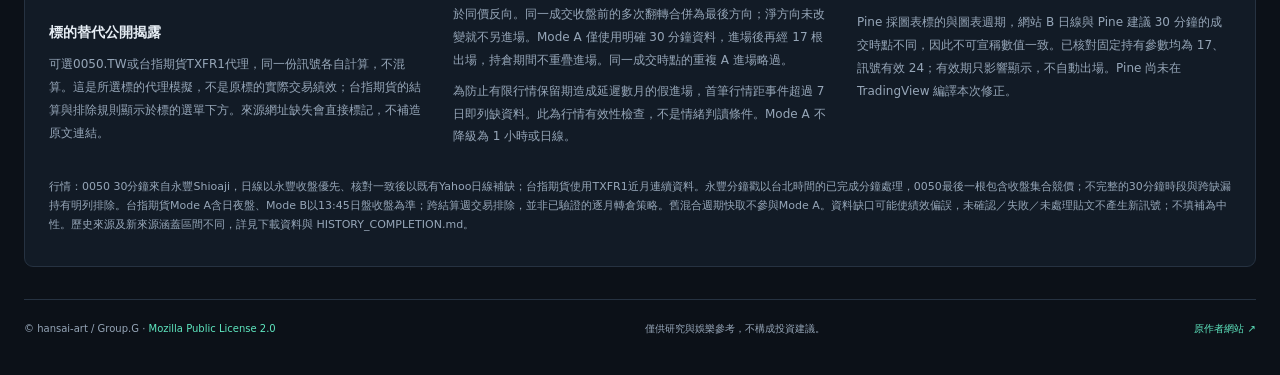
==== commit 9f83072e: "feat: publish Sinopac history and selectable Taiwan index futures dashboard" ====
--- a/docs/index.html
+++ b/docs/index.html
@@ -2,8 +2,8 @@
 <header><a class="brand" href="#">8zz<span>↗</span> <small>反指標研究室</small></a><nav><a href="#performance">戰績總覽</a><a href="#events">事件清單</a><a href="#method">計算方法</a></nav><span class="tag">已保存判讀 · 60 秒版本檢查</span></header>
 <main><div class="eyebrow">BANINI CONTRARIAN INDICATOR / PERFORMANCE</div><div class="hero"><div><h1>讓每一筆訊號，<br>都有跡可循。</h1><p>戰績、資金曲線與原始事件，一起核對。</p></div><div class="hero-note"><span class="pulse"></span> 部分資料績效<strong>歷史判讀尚未補齊</strong><p>未判讀區間不代表無訊號。<br>此處並非完整截至今天的策略勝率。</p></div></div>
 <p id="publication-note" class="notice" role="note"></p><section class="freshness" id="freshness"></section>
-<p id="refresh-status" class="fine" role="status">正在顯示保存資料；正式流程停用</p><section id="performance"><div class="switch" role="group" aria-label="績效時間基準"><button data-basis="published" class="active">歷史參考 · 發文時間</button><button data-basis="available">判讀完成後 · 可成交時間</button></div><div class="section-head"><div><span class="eyebrow">01 / PERFORMANCE</span><h2>戰績總覽</h2></div><div class="switch" role="group" aria-label="出場模式"><button data-mode="B" class="active">Mode B · 翻轉出場</button><button data-mode="A">Mode A · 固定持有</button></div></div><div class="notice" id="mode-note"></div><div class="metrics" id="metrics"></div><div class="panel"><div class="section-head"><div><h3>資金曲線 <small>起始 100</small></h3><p>0050 代理帳戶 · 單一部位 · 每次以帳戶淨值 100% 名目本金進場</p></div><div class="legend"><span>● 策略淨值</span><span>● 0050 買入持有</span></div></div><div id="chart"></div><div id="chart-range"></div><p class="fine">曲線含未實現損益；出場後依淨值複利，不相加不同股票報酬。空單以等額名目本金模擬，未含借券與融資限制。手續費、稅、滑價、股息均未納入。</p></div></section>
+<p id="refresh-status" class="fine" role="status">正在顯示保存資料；正式流程停用</p><section id="performance"><label>績效標的 <select id="asset"><option value="0050">0050 ETF</option><option value="TXF">台指期貨・近月連續 TXFR1</option></select></label><p id="asset-description" class="notice"></p><div class="switch" role="group" aria-label="績效時間基準"><button data-basis="published" class="active">歷史參考 · 發文時間</button><button data-basis="available">判讀完成後 · 可成交時間</button></div><div class="section-head"><div><span class="eyebrow">01 / PERFORMANCE</span><h2>戰績總覽</h2></div><div class="switch" role="group" aria-label="出場模式"><button data-mode="B" class="active">Mode B · 翻轉出場</button><button data-mode="A">Mode A · 固定持有</button></div></div><div class="notice" id="mode-note"></div><div class="metrics" id="metrics"></div><div class="panel"><div class="section-head"><div><h3>資金曲線 <small>起始 100</small></h3><p id="chart-subtitle">0050 代理帳戶 · 單一部位 · 每次以帳戶淨值 100% 名目本金進場</p></div><div class="legend"><span>● 策略淨值</span><span id="benchmark-legend">● 0050 買入持有</span></div></div><div id="chart"></div><div id="chart-range"></div><p class="fine">曲線含未實現損益；出場後依淨值複利，不相加不同股票報酬。空單以等額名目本金模擬，未含借券與融資限制。手續費、稅、滑價、股息均未納入。</p></div></section>
 <section id="events"><div class="section-head"><div><span class="eyebrow">02 / AUDIT TRAIL</span><h2>事件清單</h2></div><button id="export">下載交易核對 JSON ↗</button></div><p class="fine">篩選只影響清單與下方篩選統計；上方戰績及資金曲線保留完整樣本，避免篩選後重建交易。點擊摘要可展開全文。</p><form class="filters" onsubmit="return false"><label>開始日期<input id="from" type="date"></label><label>結束日期<input id="to" type="date"></label><label>平台<select id="platform"><option value="">全部平台</option><option>Facebook</option><option>Threads</option></select></label><label>多空<select id="direction"><option value="">全部方向</option><option value="1">偏多 ▲</option><option value="-1">偏空 ▼</option><option value="0">中性</option></select></label><label>強度<select id="strength"><option value="">全部強度</option><option value="1">★☆☆</option><option value="2">★★☆</option><option value="3">★★★</option></select></label><label class="search">關鍵字<input id="keyword" type="search" placeholder="搜尋摘要、標的、來源…"></label><button type="reset">重設</button></form><p id="filter-count"></p><div class="table-wrap"><table><thead><tr><th>發文時間 / 平台</th><th>方向 / 強度</th><th>原標的 / 成交標的</th><th>原文摘要 / 判讀完成 / 來源</th><th>是否交易 / 狀態</th><th>進出場（台北時間）</th><th>報酬</th></tr></thead><tbody id="event-rows"></tbody></table></div><div class="pagination"><button id="prev">← 上一頁</button><span id="page"></span><button id="next">下一頁 →</button></div></section>
 <section class="panel" id="gaps"><h3>缺資料與未完成判讀</h3><p id="gap-summary"></p><details><summary>展開缺行情／無法結算事件</summary><div id="missing-list"></div></details><details><summary>查看未完成貼文（含來源，未處理不等於無訊號）</summary><div class="pending-controls"><select id="pending-status"><option value="">全部未完成</option><option value="not_started">待判讀</option><option value="pending_confirmation">待確認</option><option value="technical_failure">技術失敗</option></select></div><div id="pending-list"></div></details></section>
-<section class="panel" id="method"><span class="eyebrow">03 / METHODOLOGY</span><h2>計算方式與限制</h2><div class="methods"><div><h3>訊號與交易分開</h3><p>直接讀取已保存的 Pine 候選事件（筆數隨資料更新），保留中性事件。只有全域方向變化才構成進場候選；同方向新標的不另開倉。不重判、不新增情緒或強度條件，原濾網預設關閉。</p><h3>標的替代公開揭露</h3><p>本看板所有交易統一使用 0050.TW 代理，包括有明確原標的的事件。這是 0050 代理模擬，不是原標的實際交易績效。來源網址缺失會直接標記，不補造原文連結。</p></div><div><h3>成交規則與 Mode A / B</h3><p>歷史參考採發文時刻，可成交參考採實際判讀完成時刻；缺少完成時間者獨立列出。成交價為嚴格晚於所選時刻的第一根已完成 K 棒收盤。Mode B 使用日線，下一次反向訊號的下一個已完成日收盤平倉，並可於同價反向。同一成交收盤前的多次翻轉合併為最後方向；淨方向未改變就不另進場。Mode A 僅使用明確 30 分鐘資料，進場後再經 17 根出場，持倉期間不重疊進場。同一成交時點的重複 A 進場略過。</p><p>為防止有限行情保留期造成延遲數月的假進場，首筆行情距事件超過 7 日即列缺資料。此為行情有效性檢查，不是情緒判讀條件。Mode A 不降級為 1 小時或日線。</p></div><div><h3>可核對，不過度宣稱</h3><p>多空報酬 = 方向 ×（出場價 ÷ 進場價 − 1）。正數勝、負數敗、零平手；勝率分母為勝＋敗＋平，未平倉排除，浮動報酬另列。平均報酬是已結算交易的算術平均，不是帳戶績效。</p><p>Pine 採圖表標的與圖表週期，網站 B 日線與 Pine 建議 30 分鐘的成交時點不同，因此不可宣稱數值一致。已核對固定持有參數均為 17、訊號有效 24；有效期只影響顯示，不自動出場。Pine 尚未在 TradingView 編譯本次修正。</p></div></div><p class="fine">行情：Yahoo Finance，透過既有 Jina 備援取得，台股日線以當日 13:30 為完成時間，30 分鐘以開盤戳加 30 分鐘為完成時間。舊混合週期快取不參與本看板。資料缺口可能使績效偏誤，未確認／失敗／未處理貼文不產生新訊號；不填補為中性。歷史來源及新來源涵蓋區間不同，詳見下載資料與 HISTORY_COMPLETION.md。</p></section>
+<section class="panel" id="method"><span class="eyebrow">03 / METHODOLOGY</span><h2>計算方式與限制</h2><div class="methods"><div><h3>訊號與交易分開</h3><p>直接讀取已保存的 Pine 候選事件（筆數隨資料更新），保留中性事件。只有全域方向變化才構成進場候選；同方向新標的不另開倉。不重判、不新增情緒或強度條件，原濾網預設關閉。</p><h3>標的替代公開揭露</h3><p>可選0050.TW或台指期貨TXFR1代理，同一份訊號各自計算，不混算。這是所選標的代理模擬，不是原標的實際交易績效；台指期貨的結算與排除規則顯示於標的選單下方。來源網址缺失會直接標記，不補造原文連結。</p></div><div><h3>成交規則與 Mode A / B</h3><p>歷史參考採發文時刻，可成交參考採實際判讀完成時刻；缺少完成時間者獨立列出。成交價為嚴格晚於所選時刻的第一根已完成 K 棒收盤。Mode B 使用日線，下一次反向訊號的下一個已完成日收盤平倉，並可於同價反向。同一成交收盤前的多次翻轉合併為最後方向；淨方向未改變就不另進場。Mode A 僅使用明確 30 分鐘資料，進場後再經 17 根出場，持倉期間不重疊進場。同一成交時點的重複 A 進場略過。</p><p>為防止有限行情保留期造成延遲數月的假進場，首筆行情距事件超過 7 日即列缺資料。此為行情有效性檢查，不是情緒判讀條件。Mode A 不降級為 1 小時或日線。</p></div><div><h3>可核對，不過度宣稱</h3><p>多空報酬 = 方向 ×（出場價 ÷ 進場價 − 1）。正數勝、負數敗、零平手；勝率分母為勝＋敗＋平，未平倉排除，浮動報酬另列。平均報酬是已結算交易的算術平均，不是帳戶績效。</p><p>Pine 採圖表標的與圖表週期，網站 B 日線與 Pine 建議 30 分鐘的成交時點不同，因此不可宣稱數值一致。已核對固定持有參數均為 17、訊號有效 24；有效期只影響顯示，不自動出場。Pine 尚未在 TradingView 編譯本次修正。</p></div></div><p class="fine">行情：0050 30分鐘來自永豐Shioaji，日線以永豐收盤優先、核對一致後以既有Yahoo日線補缺；台指期貨使用TXFR1近月連續資料。永豐分鐘戳以台北時間的已完成分鐘處理，0050最後一根包含收盤集合競價；不完整的30分鐘時段與跨缺漏持有明列排除。台指期貨Mode A含日夜盤、Mode B以13:45日盤收盤為準；跨結算週交易排除，並非已驗證的逐月轉倉策略。舊混合週期快取不參與Mode A。資料缺口可能使績效偏誤，未確認／失敗／未處理貼文不產生新訊號；不填補為中性。歷史來源及新來源涵蓋區間不同，詳見下載資料與 HISTORY_COMPLETION.md。</p></section>
 <footer><span>© hansai-art / Group.G · <a href="https://mozilla.org/MPL/2.0/">Mozilla Public License 2.0</a></span><span>僅供研究與娛樂參考，不構成投資建議。</span><a href="https://hansai-art.github.io/8zz-Contrarian-Indicator-TradingView/">原作者網站 ↗</a></footer></main></body></html>
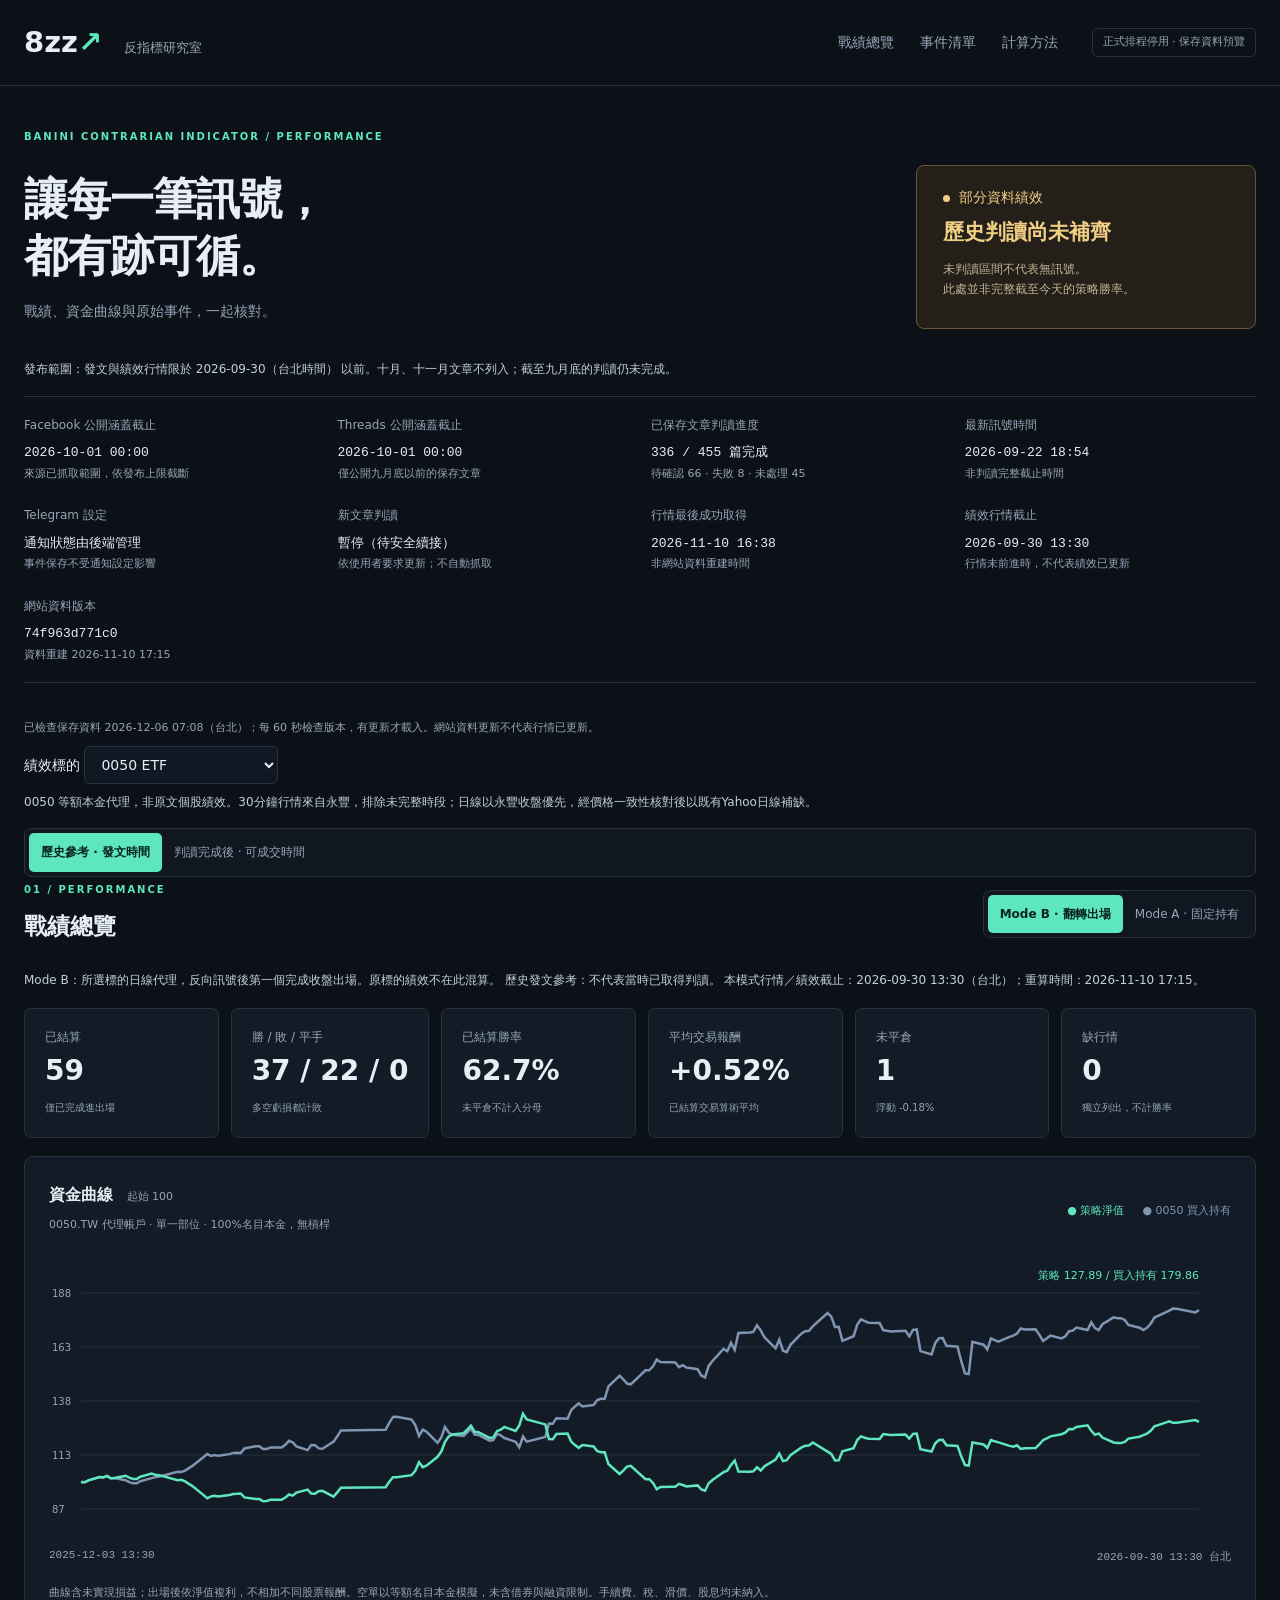
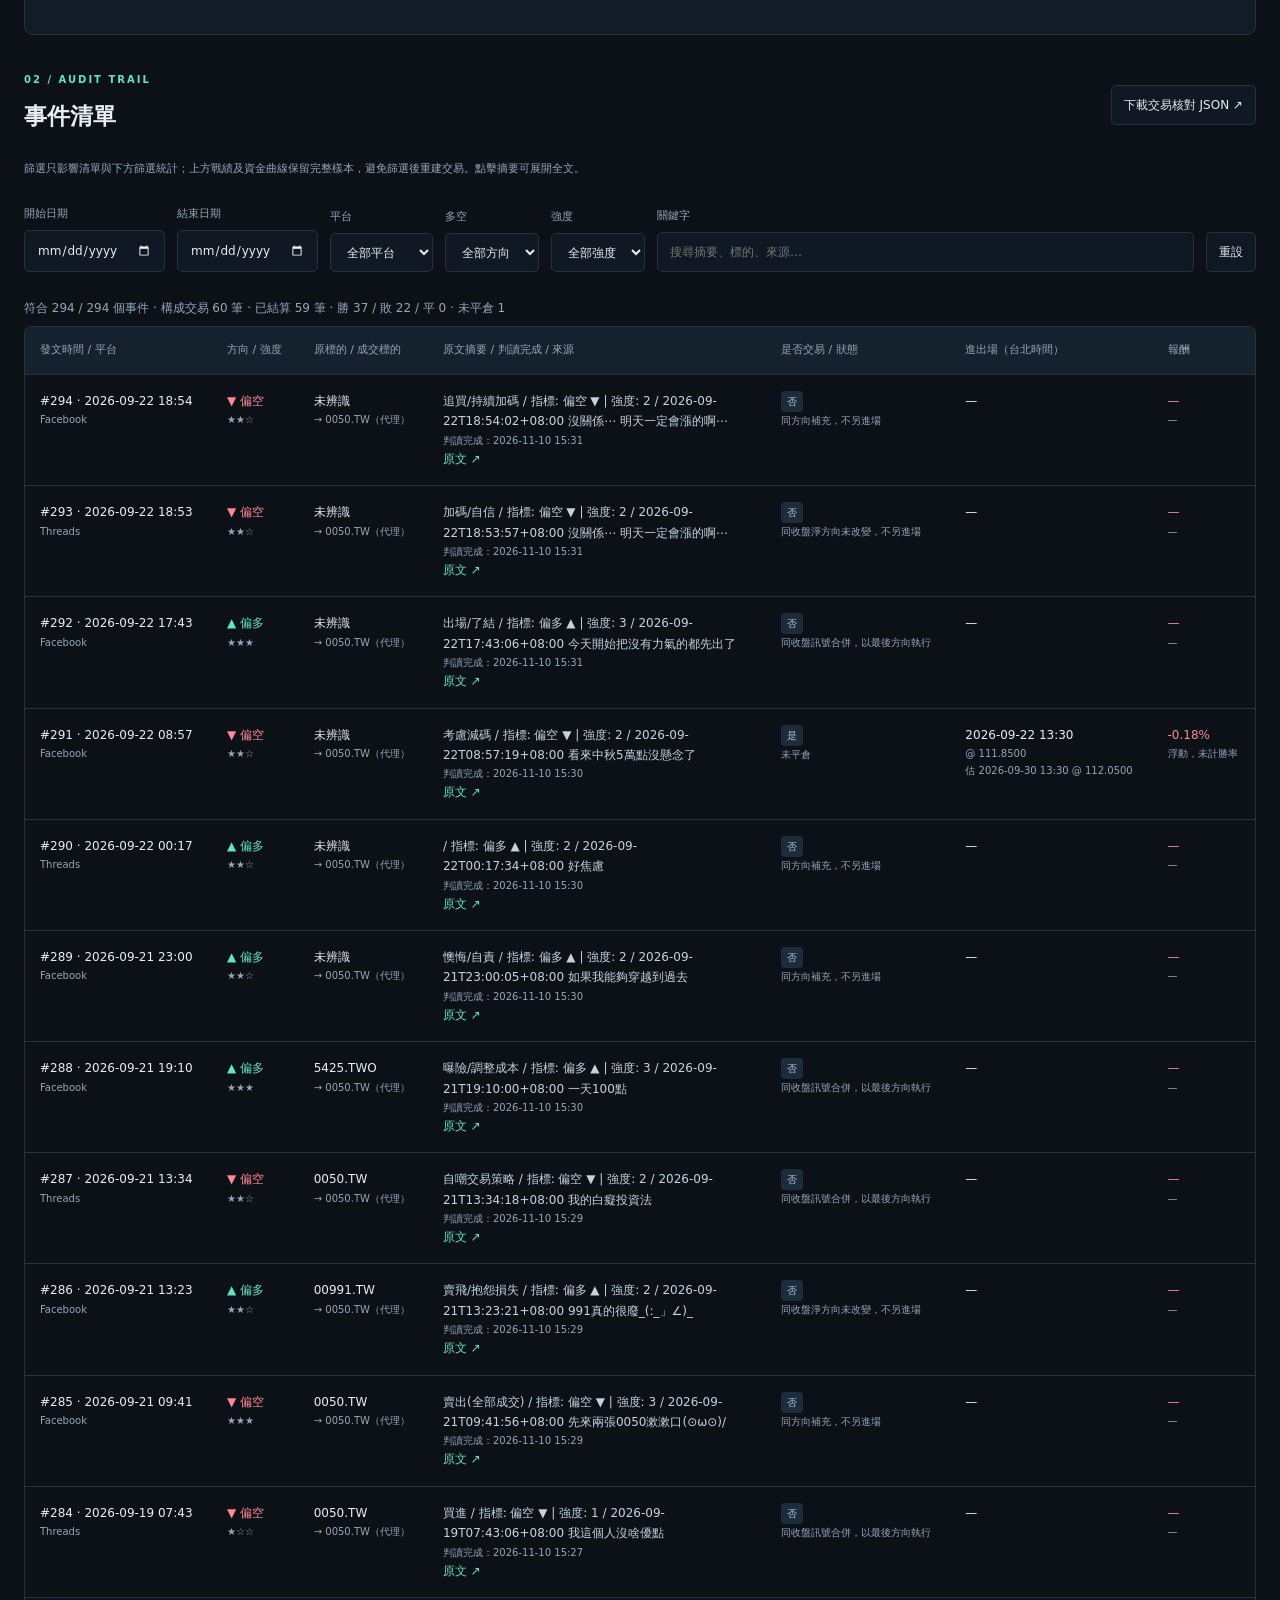
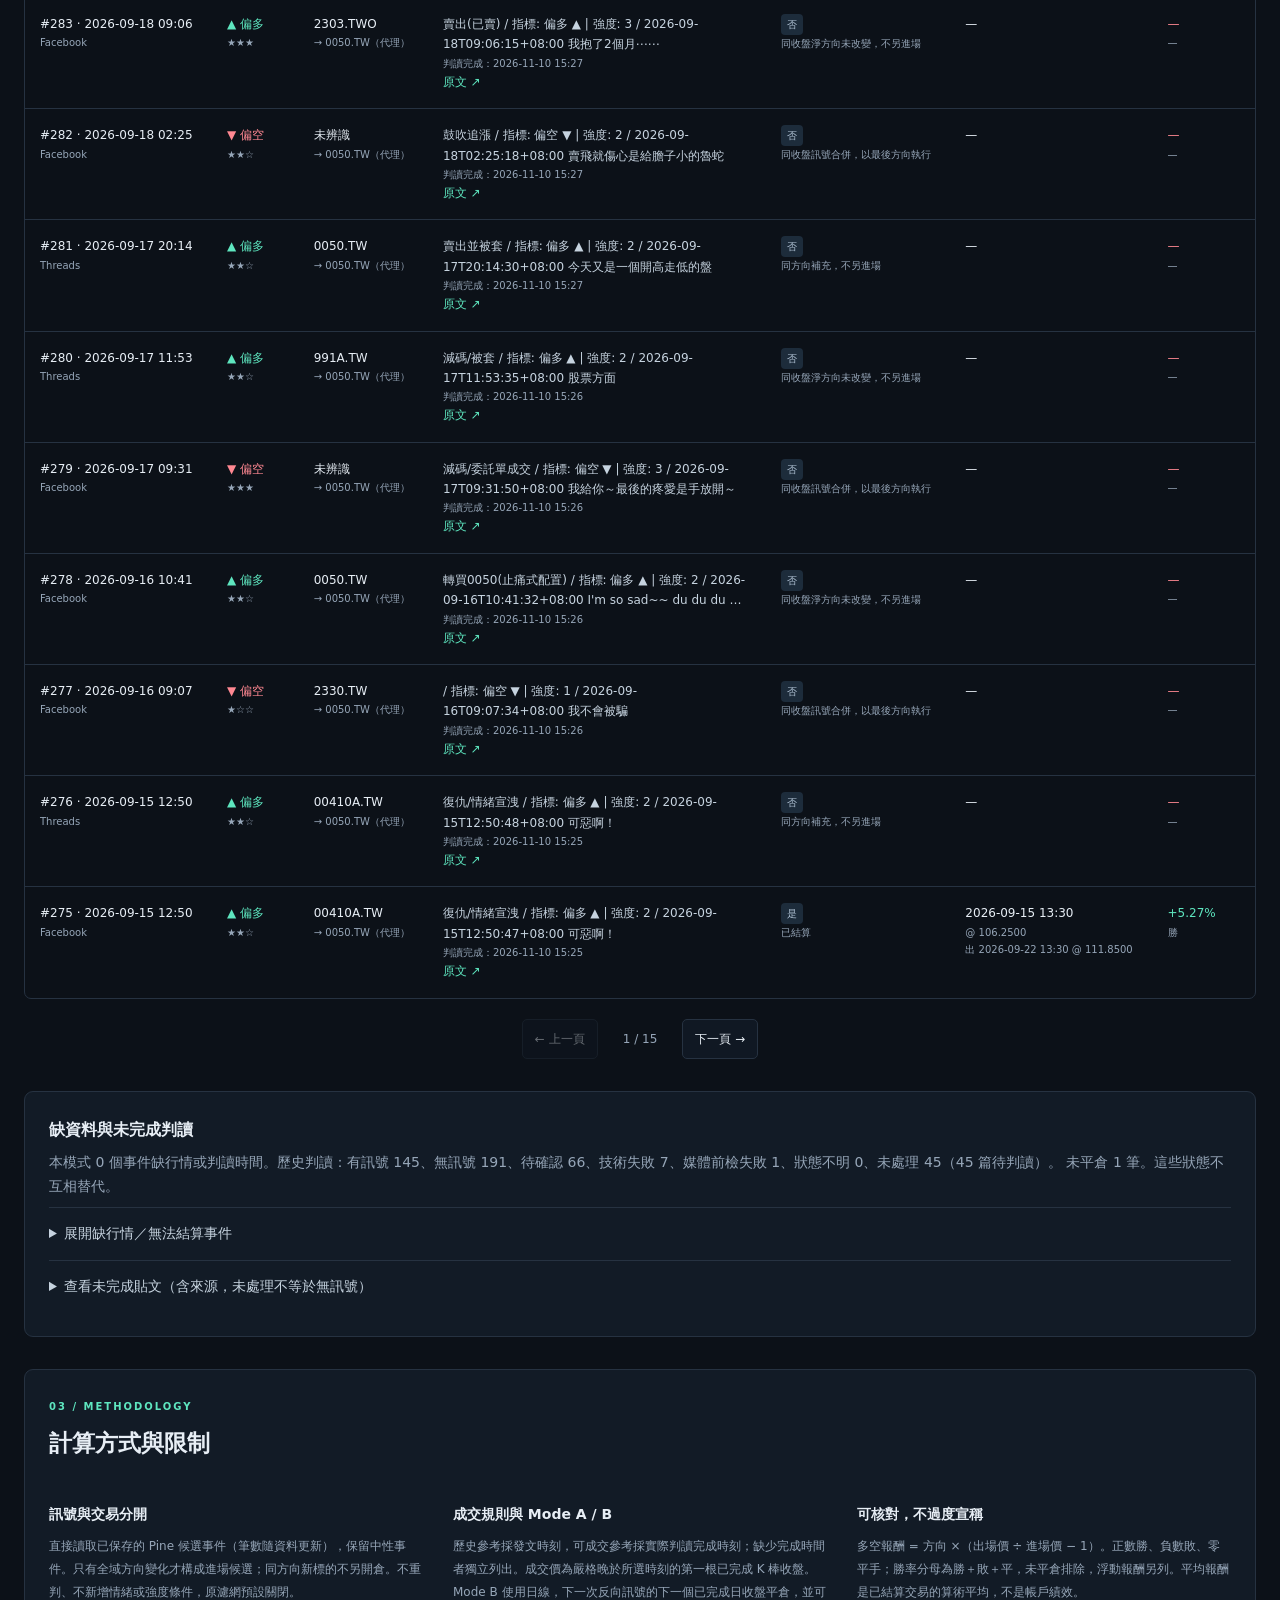
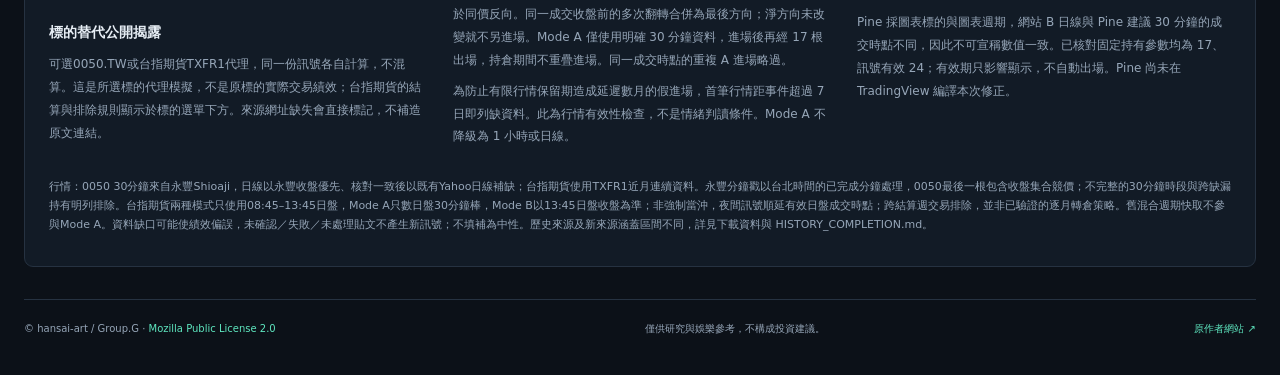
==== commit 22cd4d00: "fix: use daytime session only for all Taiwan futures performance" ====
--- a/docs/index.html
+++ b/docs/index.html
@@ -2,8 +2,8 @@
 <header><a class="brand" href="#">8zz<span>↗</span> <small>反指標研究室</small></a><nav><a href="#performance">戰績總覽</a><a href="#events">事件清單</a><a href="#method">計算方法</a></nav><span class="tag">已保存判讀 · 60 秒版本檢查</span></header>
 <main><div class="eyebrow">BANINI CONTRARIAN INDICATOR / PERFORMANCE</div><div class="hero"><div><h1>讓每一筆訊號，<br>都有跡可循。</h1><p>戰績、資金曲線與原始事件，一起核對。</p></div><div class="hero-note"><span class="pulse"></span> 部分資料績效<strong>歷史判讀尚未補齊</strong><p>未判讀區間不代表無訊號。<br>此處並非完整截至今天的策略勝率。</p></div></div>
 <p id="publication-note" class="notice" role="note"></p><section class="freshness" id="freshness"></section>
-<p id="refresh-status" class="fine" role="status">正在顯示保存資料；正式流程停用</p><section id="performance"><label>績效標的 <select id="asset"><option value="0050">0050 ETF</option><option value="TXF">台指期貨・近月連續 TXFR1</option></select></label><p id="asset-description" class="notice"></p><div class="switch" role="group" aria-label="績效時間基準"><button data-basis="published" class="active">歷史參考 · 發文時間</button><button data-basis="available">判讀完成後 · 可成交時間</button></div><div class="section-head"><div><span class="eyebrow">01 / PERFORMANCE</span><h2>戰績總覽</h2></div><div class="switch" role="group" aria-label="出場模式"><button data-mode="B" class="active">Mode B · 翻轉出場</button><button data-mode="A">Mode A · 固定持有</button></div></div><div class="notice" id="mode-note"></div><div class="metrics" id="metrics"></div><div class="panel"><div class="section-head"><div><h3>資金曲線 <small>起始 100</small></h3><p id="chart-subtitle">0050 代理帳戶 · 單一部位 · 每次以帳戶淨值 100% 名目本金進場</p></div><div class="legend"><span>● 策略淨值</span><span id="benchmark-legend">● 0050 買入持有</span></div></div><div id="chart"></div><div id="chart-range"></div><p class="fine">曲線含未實現損益；出場後依淨值複利，不相加不同股票報酬。空單以等額名目本金模擬，未含借券與融資限制。手續費、稅、滑價、股息均未納入。</p></div></section>
+<p id="refresh-status" class="fine" role="status">正在顯示保存資料；正式流程停用</p><section id="performance"><label>績效標的 <select id="asset"><option value="0050">0050 ETF</option><option value="TXF">台指期貨・日盤 TXFR1</option></select></label><p id="asset-description" class="notice"></p><div class="switch" role="group" aria-label="績效時間基準"><button data-basis="published" class="active">歷史參考 · 發文時間</button><button data-basis="available">判讀完成後 · 可成交時間</button></div><div class="section-head"><div><span class="eyebrow">01 / PERFORMANCE</span><h2>戰績總覽</h2></div><div class="switch" role="group" aria-label="出場模式"><button data-mode="B" class="active">Mode B · 翻轉出場</button><button data-mode="A">Mode A · 固定持有</button></div></div><div class="notice" id="mode-note"></div><div class="metrics" id="metrics"></div><div class="panel"><div class="section-head"><div><h3>資金曲線 <small>起始 100</small></h3><p id="chart-subtitle">0050 代理帳戶 · 單一部位 · 每次以帳戶淨值 100% 名目本金進場</p></div><div class="legend"><span>● 策略淨值</span><span id="benchmark-legend">● 0050 買入持有</span></div></div><div id="chart"></div><div id="chart-range"></div><p class="fine">曲線含未實現損益；出場後依淨值複利，不相加不同股票報酬。空單以等額名目本金模擬，未含借券與融資限制。手續費、稅、滑價、股息均未納入。</p></div></section>
 <section id="events"><div class="section-head"><div><span class="eyebrow">02 / AUDIT TRAIL</span><h2>事件清單</h2></div><button id="export">下載交易核對 JSON ↗</button></div><p class="fine">篩選只影響清單與下方篩選統計；上方戰績及資金曲線保留完整樣本，避免篩選後重建交易。點擊摘要可展開全文。</p><form class="filters" onsubmit="return false"><label>開始日期<input id="from" type="date"></label><label>結束日期<input id="to" type="date"></label><label>平台<select id="platform"><option value="">全部平台</option><option>Facebook</option><option>Threads</option></select></label><label>多空<select id="direction"><option value="">全部方向</option><option value="1">偏多 ▲</option><option value="-1">偏空 ▼</option><option value="0">中性</option></select></label><label>強度<select id="strength"><option value="">全部強度</option><option value="1">★☆☆</option><option value="2">★★☆</option><option value="3">★★★</option></select></label><label class="search">關鍵字<input id="keyword" type="search" placeholder="搜尋摘要、標的、來源…"></label><button type="reset">重設</button></form><p id="filter-count"></p><div class="table-wrap"><table><thead><tr><th>發文時間 / 平台</th><th>方向 / 強度</th><th>原標的 / 成交標的</th><th>原文摘要 / 判讀完成 / 來源</th><th>是否交易 / 狀態</th><th>進出場（台北時間）</th><th>報酬</th></tr></thead><tbody id="event-rows"></tbody></table></div><div class="pagination"><button id="prev">← 上一頁</button><span id="page"></span><button id="next">下一頁 →</button></div></section>
 <section class="panel" id="gaps"><h3>缺資料與未完成判讀</h3><p id="gap-summary"></p><details><summary>展開缺行情／無法結算事件</summary><div id="missing-list"></div></details><details><summary>查看未完成貼文（含來源，未處理不等於無訊號）</summary><div class="pending-controls"><select id="pending-status"><option value="">全部未完成</option><option value="not_started">待判讀</option><option value="pending_confirmation">待確認</option><option value="technical_failure">技術失敗</option></select></div><div id="pending-list"></div></details></section>
-<section class="panel" id="method"><span class="eyebrow">03 / METHODOLOGY</span><h2>計算方式與限制</h2><div class="methods"><div><h3>訊號與交易分開</h3><p>直接讀取已保存的 Pine 候選事件（筆數隨資料更新），保留中性事件。只有全域方向變化才構成進場候選；同方向新標的不另開倉。不重判、不新增情緒或強度條件，原濾網預設關閉。</p><h3>標的替代公開揭露</h3><p>可選0050.TW或台指期貨TXFR1代理，同一份訊號各自計算，不混算。這是所選標的代理模擬，不是原標的實際交易績效；台指期貨的結算與排除規則顯示於標的選單下方。來源網址缺失會直接標記，不補造原文連結。</p></div><div><h3>成交規則與 Mode A / B</h3><p>歷史參考採發文時刻，可成交參考採實際判讀完成時刻；缺少完成時間者獨立列出。成交價為嚴格晚於所選時刻的第一根已完成 K 棒收盤。Mode B 使用日線，下一次反向訊號的下一個已完成日收盤平倉，並可於同價反向。同一成交收盤前的多次翻轉合併為最後方向；淨方向未改變就不另進場。Mode A 僅使用明確 30 分鐘資料，進場後再經 17 根出場，持倉期間不重疊進場。同一成交時點的重複 A 進場略過。</p><p>為防止有限行情保留期造成延遲數月的假進場，首筆行情距事件超過 7 日即列缺資料。此為行情有效性檢查，不是情緒判讀條件。Mode A 不降級為 1 小時或日線。</p></div><div><h3>可核對，不過度宣稱</h3><p>多空報酬 = 方向 ×（出場價 ÷ 進場價 − 1）。正數勝、負數敗、零平手；勝率分母為勝＋敗＋平，未平倉排除，浮動報酬另列。平均報酬是已結算交易的算術平均，不是帳戶績效。</p><p>Pine 採圖表標的與圖表週期，網站 B 日線與 Pine 建議 30 分鐘的成交時點不同，因此不可宣稱數值一致。已核對固定持有參數均為 17、訊號有效 24；有效期只影響顯示，不自動出場。Pine 尚未在 TradingView 編譯本次修正。</p></div></div><p class="fine">行情：0050 30分鐘來自永豐Shioaji，日線以永豐收盤優先、核對一致後以既有Yahoo日線補缺；台指期貨使用TXFR1近月連續資料。永豐分鐘戳以台北時間的已完成分鐘處理，0050最後一根包含收盤集合競價；不完整的30分鐘時段與跨缺漏持有明列排除。台指期貨Mode A含日夜盤、Mode B以13:45日盤收盤為準；跨結算週交易排除，並非已驗證的逐月轉倉策略。舊混合週期快取不參與Mode A。資料缺口可能使績效偏誤，未確認／失敗／未處理貼文不產生新訊號；不填補為中性。歷史來源及新來源涵蓋區間不同，詳見下載資料與 HISTORY_COMPLETION.md。</p></section>
+<section class="panel" id="method"><span class="eyebrow">03 / METHODOLOGY</span><h2>計算方式與限制</h2><div class="methods"><div><h3>訊號與交易分開</h3><p>直接讀取已保存的 Pine 候選事件（筆數隨資料更新），保留中性事件。只有全域方向變化才構成進場候選；同方向新標的不另開倉。不重判、不新增情緒或強度條件，原濾網預設關閉。</p><h3>標的替代公開揭露</h3><p>可選0050.TW或台指期貨TXFR1代理，同一份訊號各自計算，不混算。這是所選標的代理模擬，不是原標的實際交易績效；台指期貨的結算與排除規則顯示於標的選單下方。來源網址缺失會直接標記，不補造原文連結。</p></div><div><h3>成交規則與 Mode A / B</h3><p>歷史參考採發文時刻，可成交參考採實際判讀完成時刻；缺少完成時間者獨立列出。成交價為嚴格晚於所選時刻的第一根已完成 K 棒收盤。Mode B 使用日線，下一次反向訊號的下一個已完成日收盤平倉，並可於同價反向。同一成交收盤前的多次翻轉合併為最後方向；淨方向未改變就不另進場。Mode A 僅使用明確 30 分鐘資料，進場後再經 17 根出場，持倉期間不重疊進場。同一成交時點的重複 A 進場略過。</p><p>為防止有限行情保留期造成延遲數月的假進場，首筆行情距事件超過 7 日即列缺資料。此為行情有效性檢查，不是情緒判讀條件。Mode A 不降級為 1 小時或日線。</p></div><div><h3>可核對，不過度宣稱</h3><p>多空報酬 = 方向 ×（出場價 ÷ 進場價 − 1）。正數勝、負數敗、零平手；勝率分母為勝＋敗＋平，未平倉排除，浮動報酬另列。平均報酬是已結算交易的算術平均，不是帳戶績效。</p><p>Pine 採圖表標的與圖表週期，網站 B 日線與 Pine 建議 30 分鐘的成交時點不同，因此不可宣稱數值一致。已核對固定持有參數均為 17、訊號有效 24；有效期只影響顯示，不自動出場。Pine 尚未在 TradingView 編譯本次修正。</p></div></div><p class="fine">行情：0050 30分鐘來自永豐Shioaji，日線以永豐收盤優先、核對一致後以既有Yahoo日線補缺；台指期貨使用TXFR1近月連續資料。永豐分鐘戳以台北時間的已完成分鐘處理，0050最後一根包含收盤集合競價；不完整的30分鐘時段與跨缺漏持有明列排除。台指期貨兩種模式只使用08:45–13:45日盤，Mode A只數日盤30分鐘棒，Mode B以13:45日盤收盤為準；非強制當沖，夜間訊號順延有效日盤成交時點；跨結算週交易排除，並非已驗證的逐月轉倉策略。舊混合週期快取不參與Mode A。資料缺口可能使績效偏誤，未確認／失敗／未處理貼文不產生新訊號；不填補為中性。歷史來源及新來源涵蓋區間不同，詳見下載資料與 HISTORY_COMPLETION.md。</p></section>
 <footer><span>© hansai-art / Group.G · <a href="https://mozilla.org/MPL/2.0/">Mozilla Public License 2.0</a></span><span>僅供研究與娛樂參考，不構成投資建議。</span><a href="https://hansai-art.github.io/8zz-Contrarian-Indicator-TradingView/">原作者網站 ↗</a></footer></main></body></html>
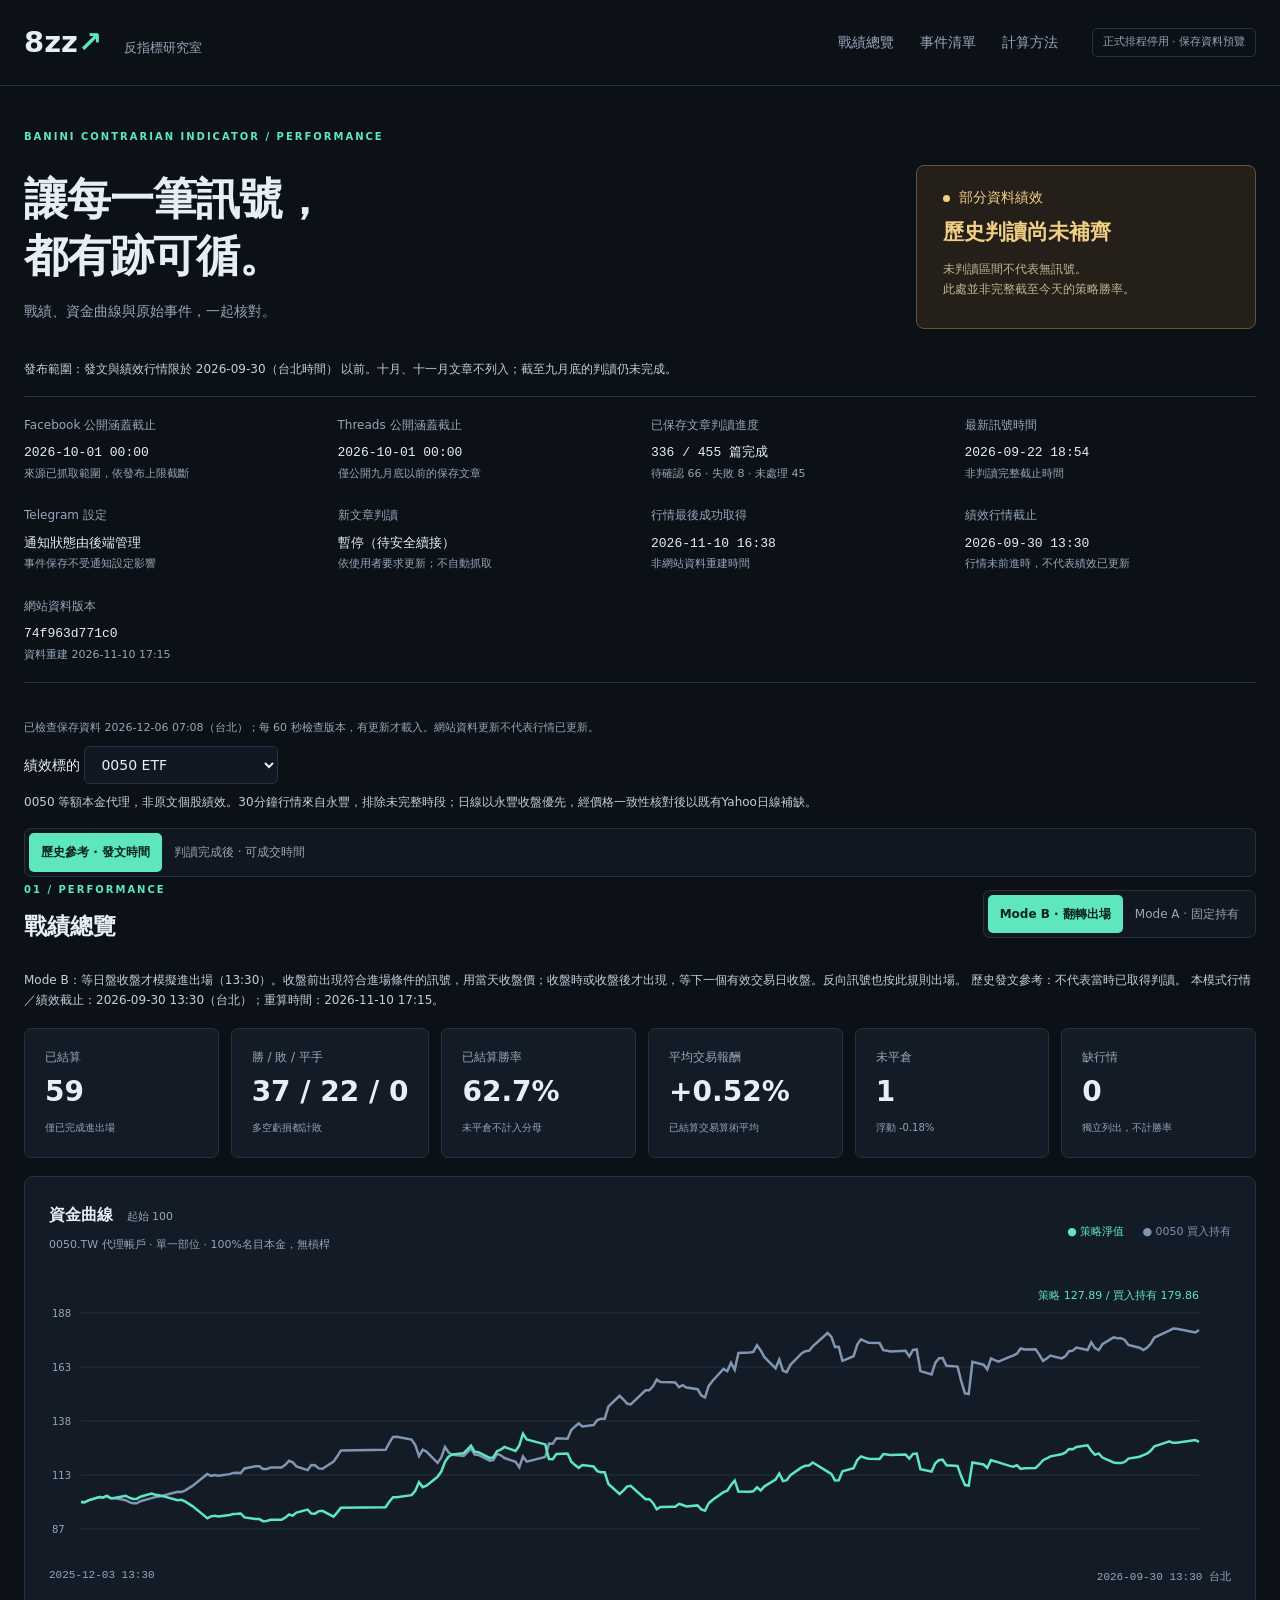
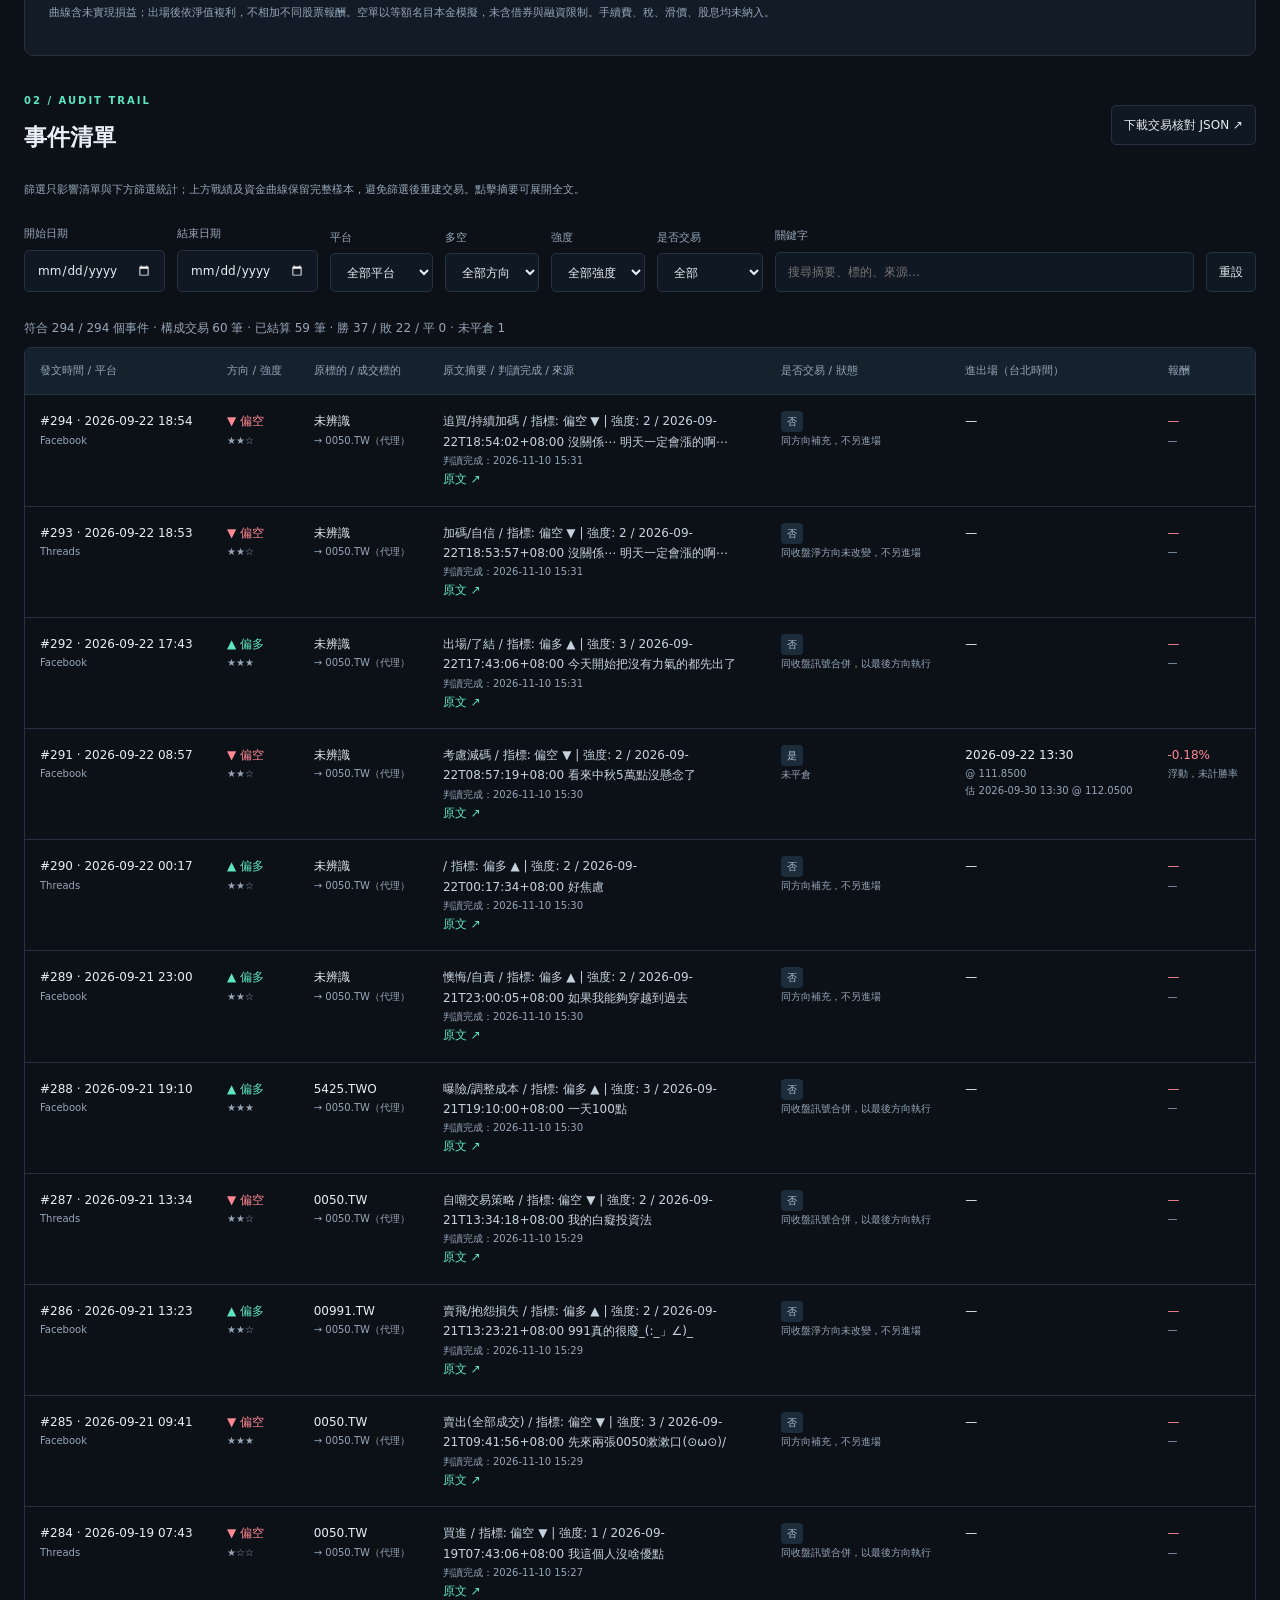
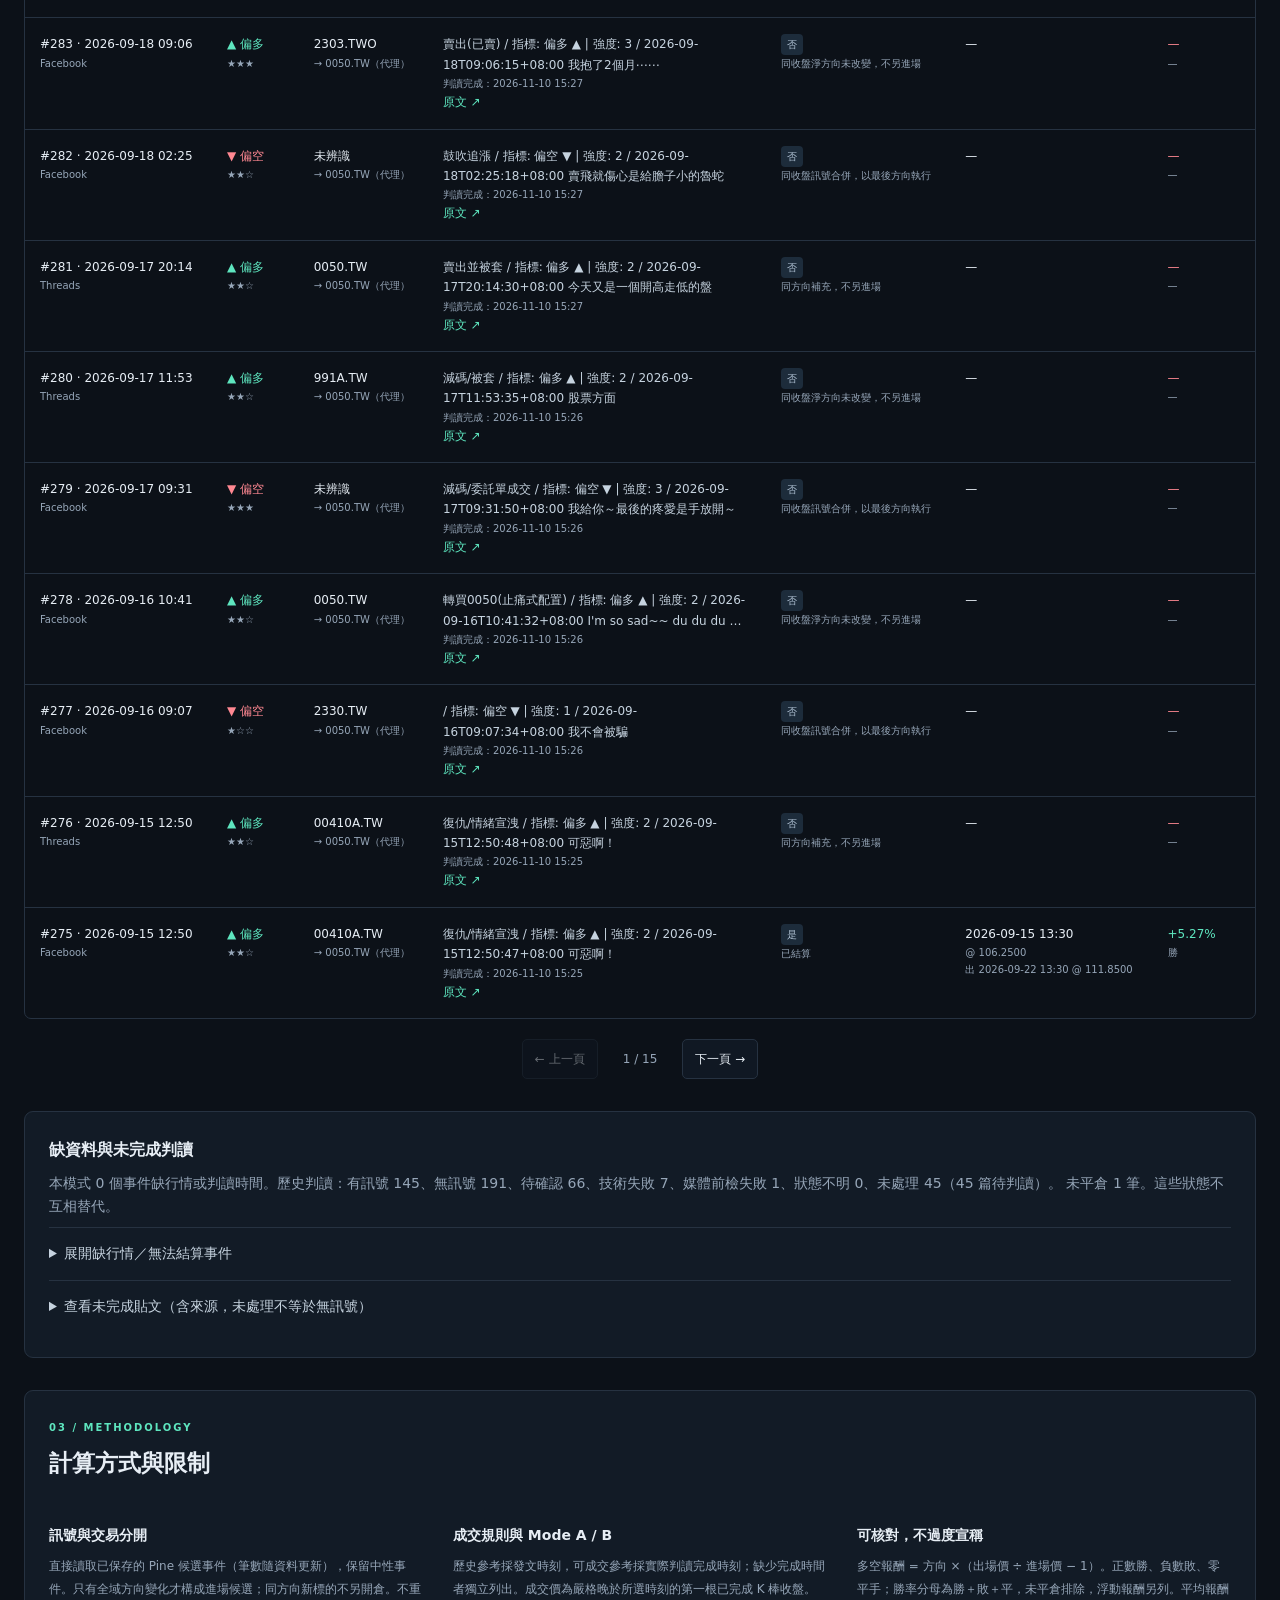
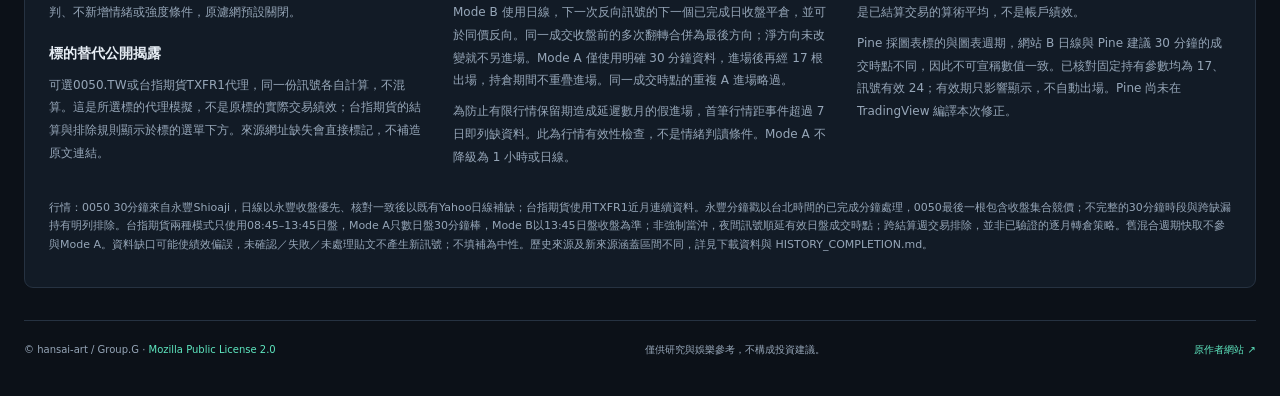
==== commit 744bd6b5: "feat: add traded-event filter and explain close-based Mode B entries" ====
--- a/docs/index.html
+++ b/docs/index.html
@@ -3,7 +3,7 @@
 <main><div class="eyebrow">BANINI CONTRARIAN INDICATOR / PERFORMANCE</div><div class="hero"><div><h1>讓每一筆訊號，<br>都有跡可循。</h1><p>戰績、資金曲線與原始事件，一起核對。</p></div><div class="hero-note"><span class="pulse"></span> 部分資料績效<strong>歷史判讀尚未補齊</strong><p>未判讀區間不代表無訊號。<br>此處並非完整截至今天的策略勝率。</p></div></div>
 <p id="publication-note" class="notice" role="note"></p><section class="freshness" id="freshness"></section>
 <p id="refresh-status" class="fine" role="status">正在顯示保存資料；正式流程停用</p><section id="performance"><label>績效標的 <select id="asset"><option value="0050">0050 ETF</option><option value="TXF">台指期貨・日盤 TXFR1</option></select></label><p id="asset-description" class="notice"></p><div class="switch" role="group" aria-label="績效時間基準"><button data-basis="published" class="active">歷史參考 · 發文時間</button><button data-basis="available">判讀完成後 · 可成交時間</button></div><div class="section-head"><div><span class="eyebrow">01 / PERFORMANCE</span><h2>戰績總覽</h2></div><div class="switch" role="group" aria-label="出場模式"><button data-mode="B" class="active">Mode B · 翻轉出場</button><button data-mode="A">Mode A · 固定持有</button></div></div><div class="notice" id="mode-note"></div><div class="metrics" id="metrics"></div><div class="panel"><div class="section-head"><div><h3>資金曲線 <small>起始 100</small></h3><p id="chart-subtitle">0050 代理帳戶 · 單一部位 · 每次以帳戶淨值 100% 名目本金進場</p></div><div class="legend"><span>● 策略淨值</span><span id="benchmark-legend">● 0050 買入持有</span></div></div><div id="chart"></div><div id="chart-range"></div><p class="fine">曲線含未實現損益；出場後依淨值複利，不相加不同股票報酬。空單以等額名目本金模擬，未含借券與融資限制。手續費、稅、滑價、股息均未納入。</p></div></section>
-<section id="events"><div class="section-head"><div><span class="eyebrow">02 / AUDIT TRAIL</span><h2>事件清單</h2></div><button id="export">下載交易核對 JSON ↗</button></div><p class="fine">篩選只影響清單與下方篩選統計；上方戰績及資金曲線保留完整樣本，避免篩選後重建交易。點擊摘要可展開全文。</p><form class="filters" onsubmit="return false"><label>開始日期<input id="from" type="date"></label><label>結束日期<input id="to" type="date"></label><label>平台<select id="platform"><option value="">全部平台</option><option>Facebook</option><option>Threads</option></select></label><label>多空<select id="direction"><option value="">全部方向</option><option value="1">偏多 ▲</option><option value="-1">偏空 ▼</option><option value="0">中性</option></select></label><label>強度<select id="strength"><option value="">全部強度</option><option value="1">★☆☆</option><option value="2">★★☆</option><option value="3">★★★</option></select></label><label class="search">關鍵字<input id="keyword" type="search" placeholder="搜尋摘要、標的、來源…"></label><button type="reset">重設</button></form><p id="filter-count"></p><div class="table-wrap"><table><thead><tr><th>發文時間 / 平台</th><th>方向 / 強度</th><th>原標的 / 成交標的</th><th>原文摘要 / 判讀完成 / 來源</th><th>是否交易 / 狀態</th><th>進出場（台北時間）</th><th>報酬</th></tr></thead><tbody id="event-rows"></tbody></table></div><div class="pagination"><button id="prev">← 上一頁</button><span id="page"></span><button id="next">下一頁 →</button></div></section>
+<section id="events"><div class="section-head"><div><span class="eyebrow">02 / AUDIT TRAIL</span><h2>事件清單</h2></div><button id="export">下載交易核對 JSON ↗</button></div><p class="fine">篩選只影響清單與下方篩選統計；上方戰績及資金曲線保留完整樣本，避免篩選後重建交易。點擊摘要可展開全文。</p><form class="filters" onsubmit="return false"><label>開始日期<input id="from" type="date"></label><label>結束日期<input id="to" type="date"></label><label>平台<select id="platform"><option value="">全部平台</option><option>Facebook</option><option>Threads</option></select></label><label>多空<select id="direction"><option value="">全部方向</option><option value="1">偏多 ▲</option><option value="-1">偏空 ▼</option><option value="0">中性</option></select></label><label>強度<select id="strength"><option value="">全部強度</option><option value="1">★☆☆</option><option value="2">★★☆</option><option value="3">★★★</option></select></label><label>是否交易<select id="traded"><option value="">全部</option><option value="yes">是・有交易</option><option value="no">否・未交易</option></select></label><label class="search">關鍵字<input id="keyword" type="search" placeholder="搜尋摘要、標的、來源…"></label><button type="reset">重設</button></form><p id="filter-count"></p><div class="table-wrap"><table><thead><tr><th>發文時間 / 平台</th><th>方向 / 強度</th><th>原標的 / 成交標的</th><th>原文摘要 / 判讀完成 / 來源</th><th>是否交易 / 狀態</th><th>進出場（台北時間）</th><th>報酬</th></tr></thead><tbody id="event-rows"></tbody></table></div><div class="pagination"><button id="prev">← 上一頁</button><span id="page"></span><button id="next">下一頁 →</button></div></section>
 <section class="panel" id="gaps"><h3>缺資料與未完成判讀</h3><p id="gap-summary"></p><details><summary>展開缺行情／無法結算事件</summary><div id="missing-list"></div></details><details><summary>查看未完成貼文（含來源，未處理不等於無訊號）</summary><div class="pending-controls"><select id="pending-status"><option value="">全部未完成</option><option value="not_started">待判讀</option><option value="pending_confirmation">待確認</option><option value="technical_failure">技術失敗</option></select></div><div id="pending-list"></div></details></section>
 <section class="panel" id="method"><span class="eyebrow">03 / METHODOLOGY</span><h2>計算方式與限制</h2><div class="methods"><div><h3>訊號與交易分開</h3><p>直接讀取已保存的 Pine 候選事件（筆數隨資料更新），保留中性事件。只有全域方向變化才構成進場候選；同方向新標的不另開倉。不重判、不新增情緒或強度條件，原濾網預設關閉。</p><h3>標的替代公開揭露</h3><p>可選0050.TW或台指期貨TXFR1代理，同一份訊號各自計算，不混算。這是所選標的代理模擬，不是原標的實際交易績效；台指期貨的結算與排除規則顯示於標的選單下方。來源網址缺失會直接標記，不補造原文連結。</p></div><div><h3>成交規則與 Mode A / B</h3><p>歷史參考採發文時刻，可成交參考採實際判讀完成時刻；缺少完成時間者獨立列出。成交價為嚴格晚於所選時刻的第一根已完成 K 棒收盤。Mode B 使用日線，下一次反向訊號的下一個已完成日收盤平倉，並可於同價反向。同一成交收盤前的多次翻轉合併為最後方向；淨方向未改變就不另進場。Mode A 僅使用明確 30 分鐘資料，進場後再經 17 根出場，持倉期間不重疊進場。同一成交時點的重複 A 進場略過。</p><p>為防止有限行情保留期造成延遲數月的假進場，首筆行情距事件超過 7 日即列缺資料。此為行情有效性檢查，不是情緒判讀條件。Mode A 不降級為 1 小時或日線。</p></div><div><h3>可核對，不過度宣稱</h3><p>多空報酬 = 方向 ×（出場價 ÷ 進場價 − 1）。正數勝、負數敗、零平手；勝率分母為勝＋敗＋平，未平倉排除，浮動報酬另列。平均報酬是已結算交易的算術平均，不是帳戶績效。</p><p>Pine 採圖表標的與圖表週期，網站 B 日線與 Pine 建議 30 分鐘的成交時點不同，因此不可宣稱數值一致。已核對固定持有參數均為 17、訊號有效 24；有效期只影響顯示，不自動出場。Pine 尚未在 TradingView 編譯本次修正。</p></div></div><p class="fine">行情：0050 30分鐘來自永豐Shioaji，日線以永豐收盤優先、核對一致後以既有Yahoo日線補缺；台指期貨使用TXFR1近月連續資料。永豐分鐘戳以台北時間的已完成分鐘處理，0050最後一根包含收盤集合競價；不完整的30分鐘時段與跨缺漏持有明列排除。台指期貨兩種模式只使用08:45–13:45日盤，Mode A只數日盤30分鐘棒，Mode B以13:45日盤收盤為準；非強制當沖，夜間訊號順延有效日盤成交時點；跨結算週交易排除，並非已驗證的逐月轉倉策略。舊混合週期快取不參與Mode A。資料缺口可能使績效偏誤，未確認／失敗／未處理貼文不產生新訊號；不填補為中性。歷史來源及新來源涵蓋區間不同，詳見下載資料與 HISTORY_COMPLETION.md。</p></section>
 <footer><span>© hansai-art / Group.G · <a href="https://mozilla.org/MPL/2.0/">Mozilla Public License 2.0</a></span><span>僅供研究與娛樂參考，不構成投資建議。</span><a href="https://hansai-art.github.io/8zz-Contrarian-Indicator-TradingView/">原作者網站 ↗</a></footer></main></body></html>
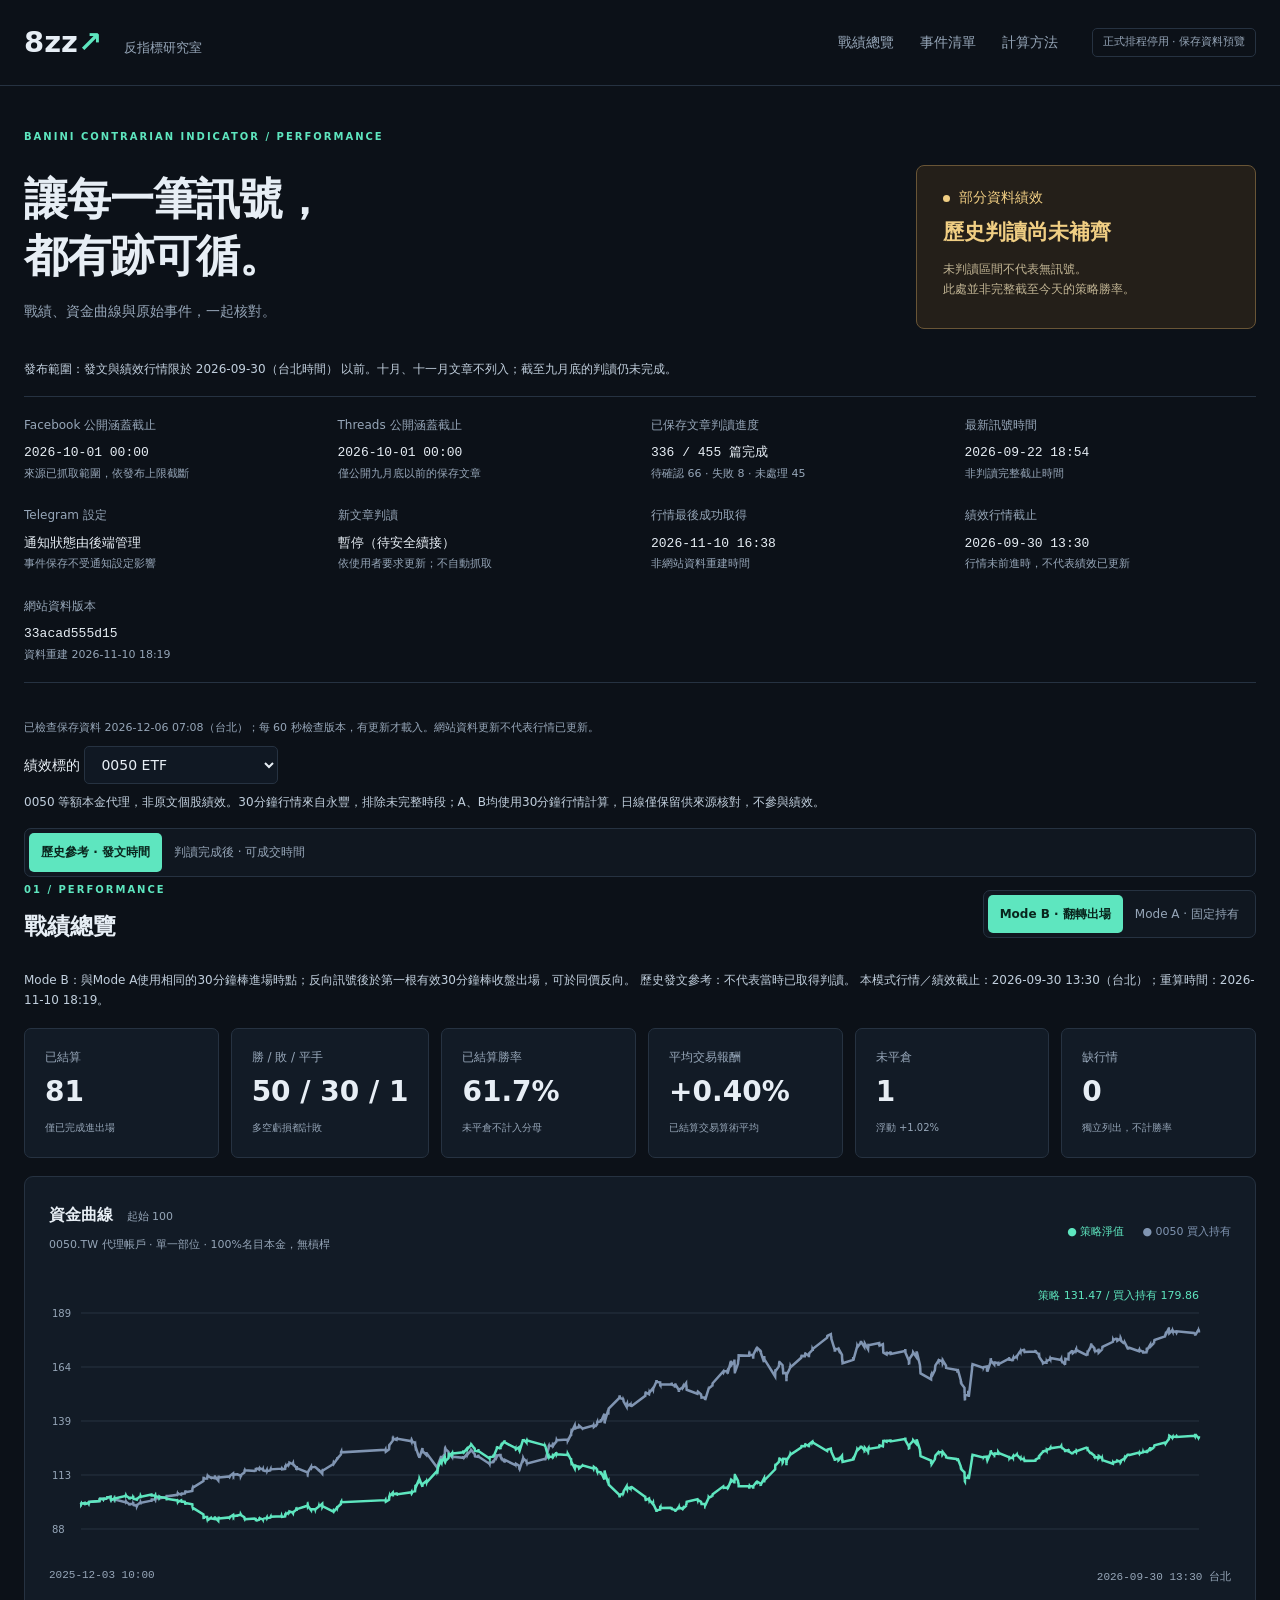
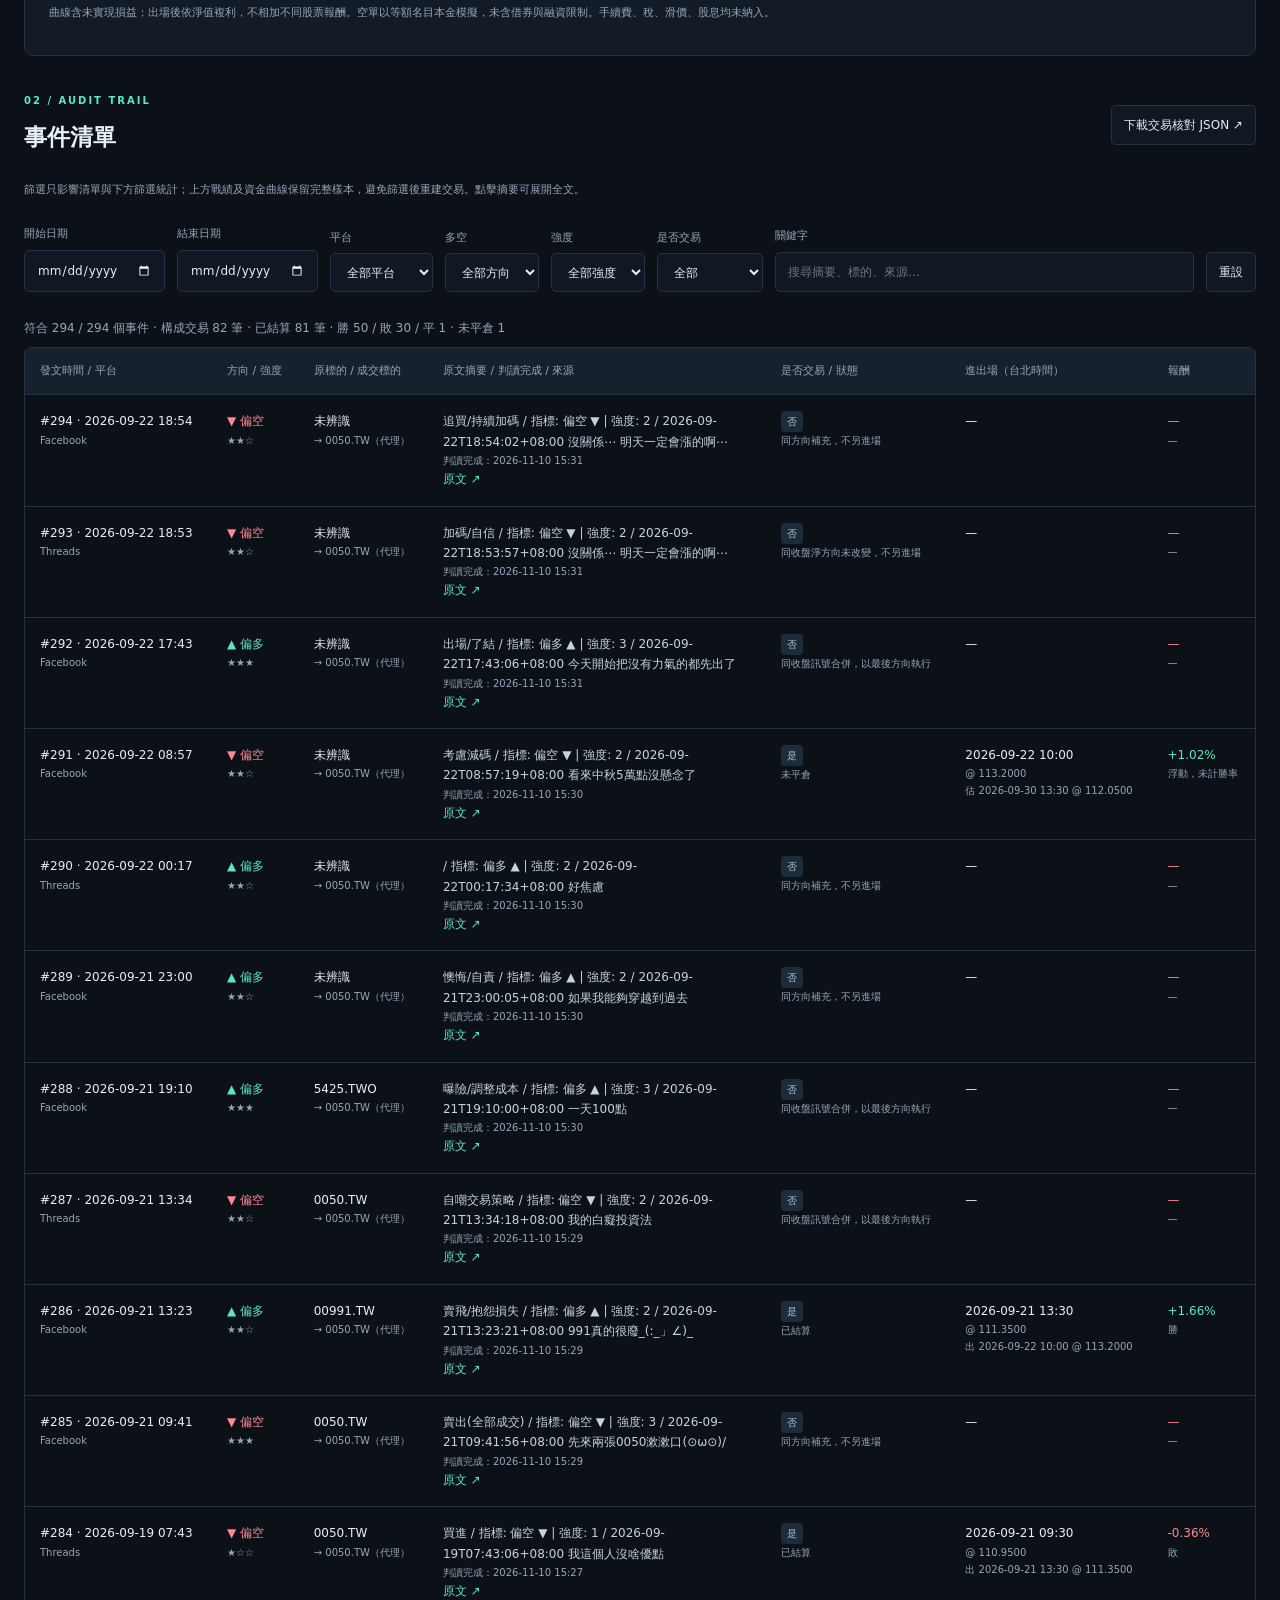
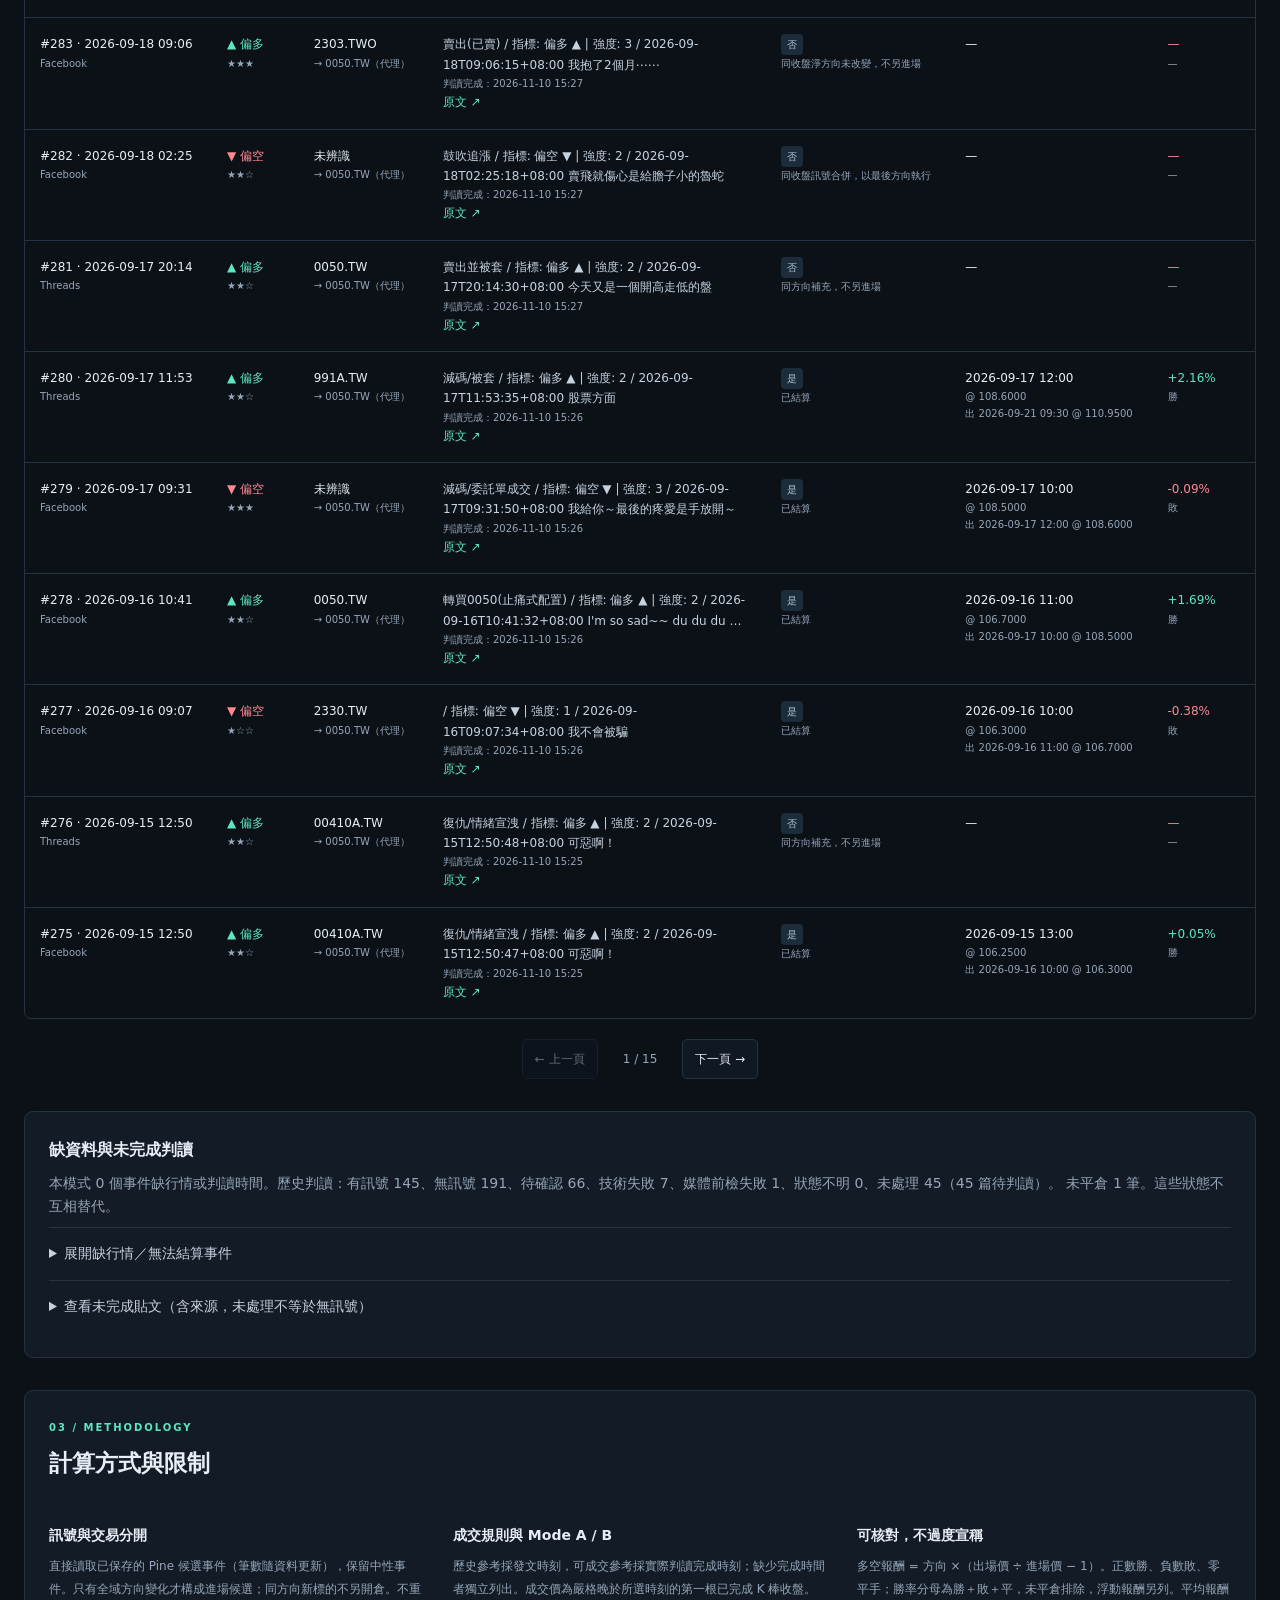
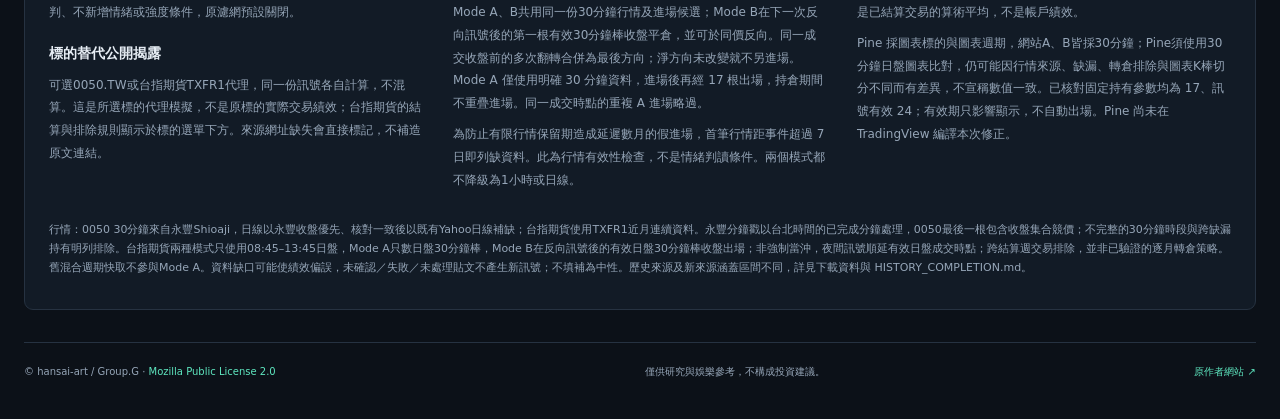
==== commit bd321bbd: "fix: share intraday entries across fixed-hold and reversal models" ====
--- a/docs/index.html
+++ b/docs/index.html
@@ -5,5 +5,5 @@
 <p id="refresh-status" class="fine" role="status">正在顯示保存資料；正式流程停用</p><section id="performance"><label>績效標的 <select id="asset"><option value="0050">0050 ETF</option><option value="TXF">台指期貨・日盤 TXFR1</option></select></label><p id="asset-description" class="notice"></p><div class="switch" role="group" aria-label="績效時間基準"><button data-basis="published" class="active">歷史參考 · 發文時間</button><button data-basis="available">判讀完成後 · 可成交時間</button></div><div class="section-head"><div><span class="eyebrow">01 / PERFORMANCE</span><h2>戰績總覽</h2></div><div class="switch" role="group" aria-label="出場模式"><button data-mode="B" class="active">Mode B · 翻轉出場</button><button data-mode="A">Mode A · 固定持有</button></div></div><div class="notice" id="mode-note"></div><div class="metrics" id="metrics"></div><div class="panel"><div class="section-head"><div><h3>資金曲線 <small>起始 100</small></h3><p id="chart-subtitle">0050 代理帳戶 · 單一部位 · 每次以帳戶淨值 100% 名目本金進場</p></div><div class="legend"><span>● 策略淨值</span><span id="benchmark-legend">● 0050 買入持有</span></div></div><div id="chart"></div><div id="chart-range"></div><p class="fine">曲線含未實現損益；出場後依淨值複利，不相加不同股票報酬。空單以等額名目本金模擬，未含借券與融資限制。手續費、稅、滑價、股息均未納入。</p></div></section>
 <section id="events"><div class="section-head"><div><span class="eyebrow">02 / AUDIT TRAIL</span><h2>事件清單</h2></div><button id="export">下載交易核對 JSON ↗</button></div><p class="fine">篩選只影響清單與下方篩選統計；上方戰績及資金曲線保留完整樣本，避免篩選後重建交易。點擊摘要可展開全文。</p><form class="filters" onsubmit="return false"><label>開始日期<input id="from" type="date"></label><label>結束日期<input id="to" type="date"></label><label>平台<select id="platform"><option value="">全部平台</option><option>Facebook</option><option>Threads</option></select></label><label>多空<select id="direction"><option value="">全部方向</option><option value="1">偏多 ▲</option><option value="-1">偏空 ▼</option><option value="0">中性</option></select></label><label>強度<select id="strength"><option value="">全部強度</option><option value="1">★☆☆</option><option value="2">★★☆</option><option value="3">★★★</option></select></label><label>是否交易<select id="traded"><option value="">全部</option><option value="yes">是・有交易</option><option value="no">否・未交易</option></select></label><label class="search">關鍵字<input id="keyword" type="search" placeholder="搜尋摘要、標的、來源…"></label><button type="reset">重設</button></form><p id="filter-count"></p><div class="table-wrap"><table><thead><tr><th>發文時間 / 平台</th><th>方向 / 強度</th><th>原標的 / 成交標的</th><th>原文摘要 / 判讀完成 / 來源</th><th>是否交易 / 狀態</th><th>進出場（台北時間）</th><th>報酬</th></tr></thead><tbody id="event-rows"></tbody></table></div><div class="pagination"><button id="prev">← 上一頁</button><span id="page"></span><button id="next">下一頁 →</button></div></section>
 <section class="panel" id="gaps"><h3>缺資料與未完成判讀</h3><p id="gap-summary"></p><details><summary>展開缺行情／無法結算事件</summary><div id="missing-list"></div></details><details><summary>查看未完成貼文（含來源，未處理不等於無訊號）</summary><div class="pending-controls"><select id="pending-status"><option value="">全部未完成</option><option value="not_started">待判讀</option><option value="pending_confirmation">待確認</option><option value="technical_failure">技術失敗</option></select></div><div id="pending-list"></div></details></section>
-<section class="panel" id="method"><span class="eyebrow">03 / METHODOLOGY</span><h2>計算方式與限制</h2><div class="methods"><div><h3>訊號與交易分開</h3><p>直接讀取已保存的 Pine 候選事件（筆數隨資料更新），保留中性事件。只有全域方向變化才構成進場候選；同方向新標的不另開倉。不重判、不新增情緒或強度條件，原濾網預設關閉。</p><h3>標的替代公開揭露</h3><p>可選0050.TW或台指期貨TXFR1代理，同一份訊號各自計算，不混算。這是所選標的代理模擬，不是原標的實際交易績效；台指期貨的結算與排除規則顯示於標的選單下方。來源網址缺失會直接標記，不補造原文連結。</p></div><div><h3>成交規則與 Mode A / B</h3><p>歷史參考採發文時刻，可成交參考採實際判讀完成時刻；缺少完成時間者獨立列出。成交價為嚴格晚於所選時刻的第一根已完成 K 棒收盤。Mode B 使用日線，下一次反向訊號的下一個已完成日收盤平倉，並可於同價反向。同一成交收盤前的多次翻轉合併為最後方向；淨方向未改變就不另進場。Mode A 僅使用明確 30 分鐘資料，進場後再經 17 根出場，持倉期間不重疊進場。同一成交時點的重複 A 進場略過。</p><p>為防止有限行情保留期造成延遲數月的假進場，首筆行情距事件超過 7 日即列缺資料。此為行情有效性檢查，不是情緒判讀條件。Mode A 不降級為 1 小時或日線。</p></div><div><h3>可核對，不過度宣稱</h3><p>多空報酬 = 方向 ×（出場價 ÷ 進場價 − 1）。正數勝、負數敗、零平手；勝率分母為勝＋敗＋平，未平倉排除，浮動報酬另列。平均報酬是已結算交易的算術平均，不是帳戶績效。</p><p>Pine 採圖表標的與圖表週期，網站 B 日線與 Pine 建議 30 分鐘的成交時點不同，因此不可宣稱數值一致。已核對固定持有參數均為 17、訊號有效 24；有效期只影響顯示，不自動出場。Pine 尚未在 TradingView 編譯本次修正。</p></div></div><p class="fine">行情：0050 30分鐘來自永豐Shioaji，日線以永豐收盤優先、核對一致後以既有Yahoo日線補缺；台指期貨使用TXFR1近月連續資料。永豐分鐘戳以台北時間的已完成分鐘處理，0050最後一根包含收盤集合競價；不完整的30分鐘時段與跨缺漏持有明列排除。台指期貨兩種模式只使用08:45–13:45日盤，Mode A只數日盤30分鐘棒，Mode B以13:45日盤收盤為準；非強制當沖，夜間訊號順延有效日盤成交時點；跨結算週交易排除，並非已驗證的逐月轉倉策略。舊混合週期快取不參與Mode A。資料缺口可能使績效偏誤，未確認／失敗／未處理貼文不產生新訊號；不填補為中性。歷史來源及新來源涵蓋區間不同，詳見下載資料與 HISTORY_COMPLETION.md。</p></section>
+<section class="panel" id="method"><span class="eyebrow">03 / METHODOLOGY</span><h2>計算方式與限制</h2><div class="methods"><div><h3>訊號與交易分開</h3><p>直接讀取已保存的 Pine 候選事件（筆數隨資料更新），保留中性事件。只有全域方向變化才構成進場候選；同方向新標的不另開倉。不重判、不新增情緒或強度條件，原濾網預設關閉。</p><h3>標的替代公開揭露</h3><p>可選0050.TW或台指期貨TXFR1代理，同一份訊號各自計算，不混算。這是所選標的代理模擬，不是原標的實際交易績效；台指期貨的結算與排除規則顯示於標的選單下方。來源網址缺失會直接標記，不補造原文連結。</p></div><div><h3>成交規則與 Mode A / B</h3><p>歷史參考採發文時刻，可成交參考採實際判讀完成時刻；缺少完成時間者獨立列出。成交價為嚴格晚於所選時刻的第一根已完成 K 棒收盤。Mode A、B共用同一份30分鐘行情及進場候選；Mode B在下一次反向訊號後的第一根有效30分鐘棒收盤平倉，並可於同價反向。同一成交收盤前的多次翻轉合併為最後方向；淨方向未改變就不另進場。Mode A 僅使用明確 30 分鐘資料，進場後再經 17 根出場，持倉期間不重疊進場。同一成交時點的重複 A 進場略過。</p><p>為防止有限行情保留期造成延遲數月的假進場，首筆行情距事件超過 7 日即列缺資料。此為行情有效性檢查，不是情緒判讀條件。兩個模式都不降級為1小時或日線。</p></div><div><h3>可核對，不過度宣稱</h3><p>多空報酬 = 方向 ×（出場價 ÷ 進場價 − 1）。正數勝、負數敗、零平手；勝率分母為勝＋敗＋平，未平倉排除，浮動報酬另列。平均報酬是已結算交易的算術平均，不是帳戶績效。</p><p>Pine 採圖表標的與圖表週期，網站A、B皆採30分鐘；Pine須使用30分鐘日盤圖表比對，仍可能因行情來源、缺漏、轉倉排除與圖表K棒切分不同而有差異，不宣稱數值一致。已核對固定持有參數均為 17、訊號有效 24；有效期只影響顯示，不自動出場。Pine 尚未在 TradingView 編譯本次修正。</p></div></div><p class="fine">行情：0050 30分鐘來自永豐Shioaji，日線以永豐收盤優先、核對一致後以既有Yahoo日線補缺；台指期貨使用TXFR1近月連續資料。永豐分鐘戳以台北時間的已完成分鐘處理，0050最後一根包含收盤集合競價；不完整的30分鐘時段與跨缺漏持有明列排除。台指期貨兩種模式只使用08:45–13:45日盤，Mode A只數日盤30分鐘棒，Mode B在反向訊號後的有效日盤30分鐘棒收盤出場；非強制當沖，夜間訊號順延有效日盤成交時點；跨結算週交易排除，並非已驗證的逐月轉倉策略。舊混合週期快取不參與Mode A。資料缺口可能使績效偏誤，未確認／失敗／未處理貼文不產生新訊號；不填補為中性。歷史來源及新來源涵蓋區間不同，詳見下載資料與 HISTORY_COMPLETION.md。</p></section>
 <footer><span>© hansai-art / Group.G · <a href="https://mozilla.org/MPL/2.0/">Mozilla Public License 2.0</a></span><span>僅供研究與娛樂參考，不構成投資建議。</span><a href="https://hansai-art.github.io/8zz-Contrarian-Indicator-TradingView/">原作者網站 ↗</a></footer></main></body></html>
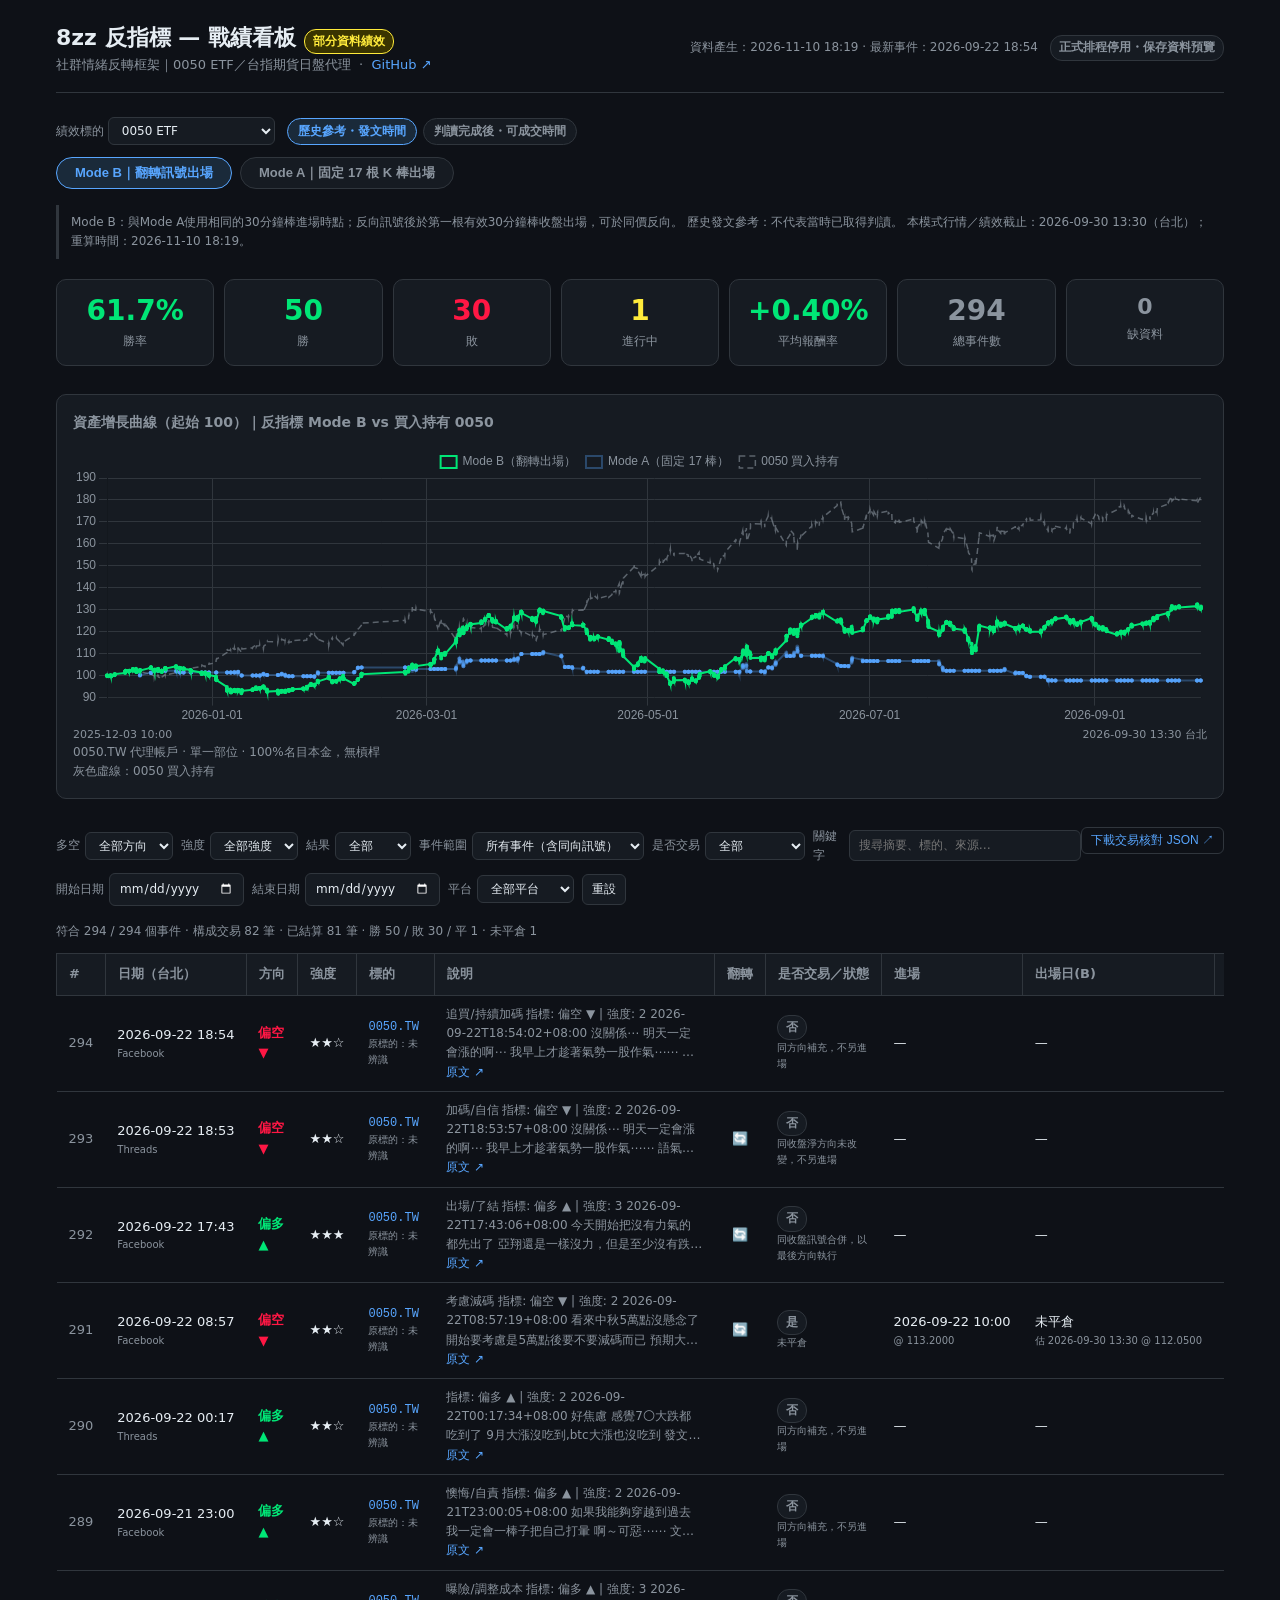
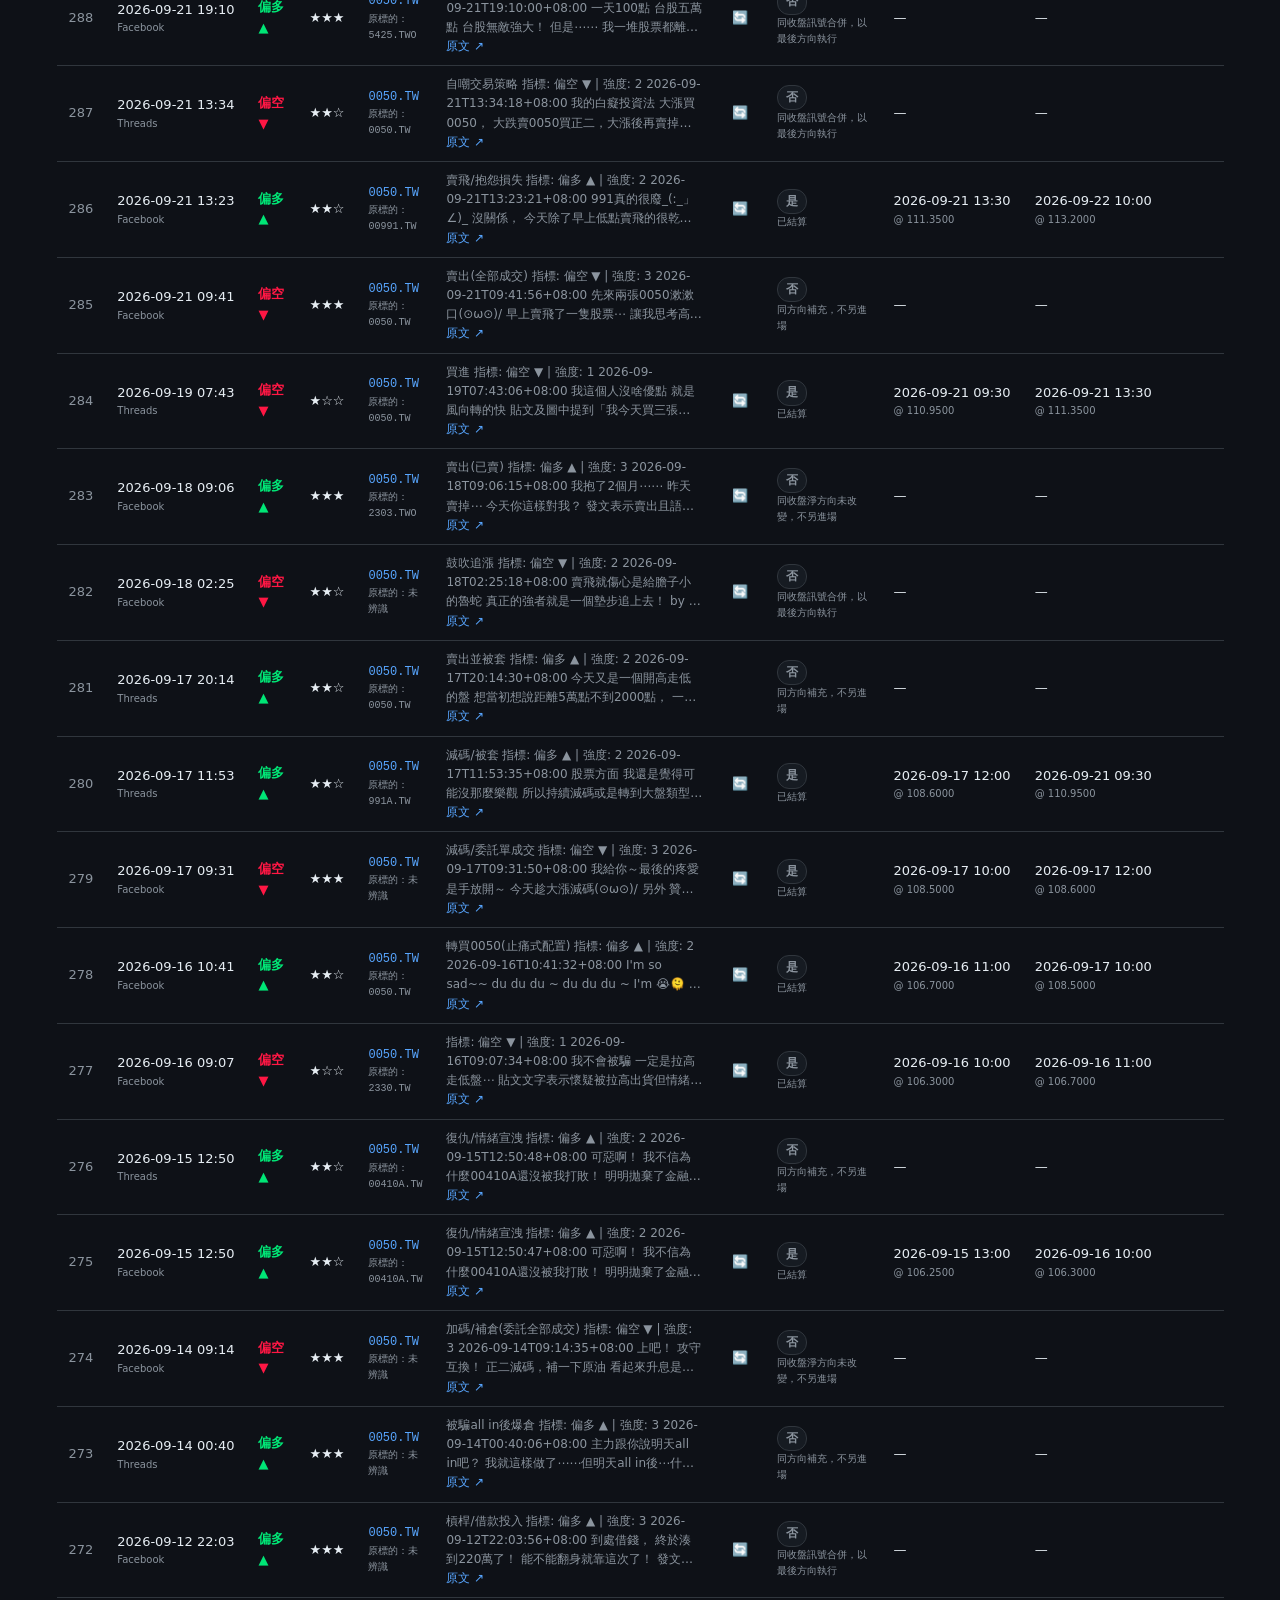
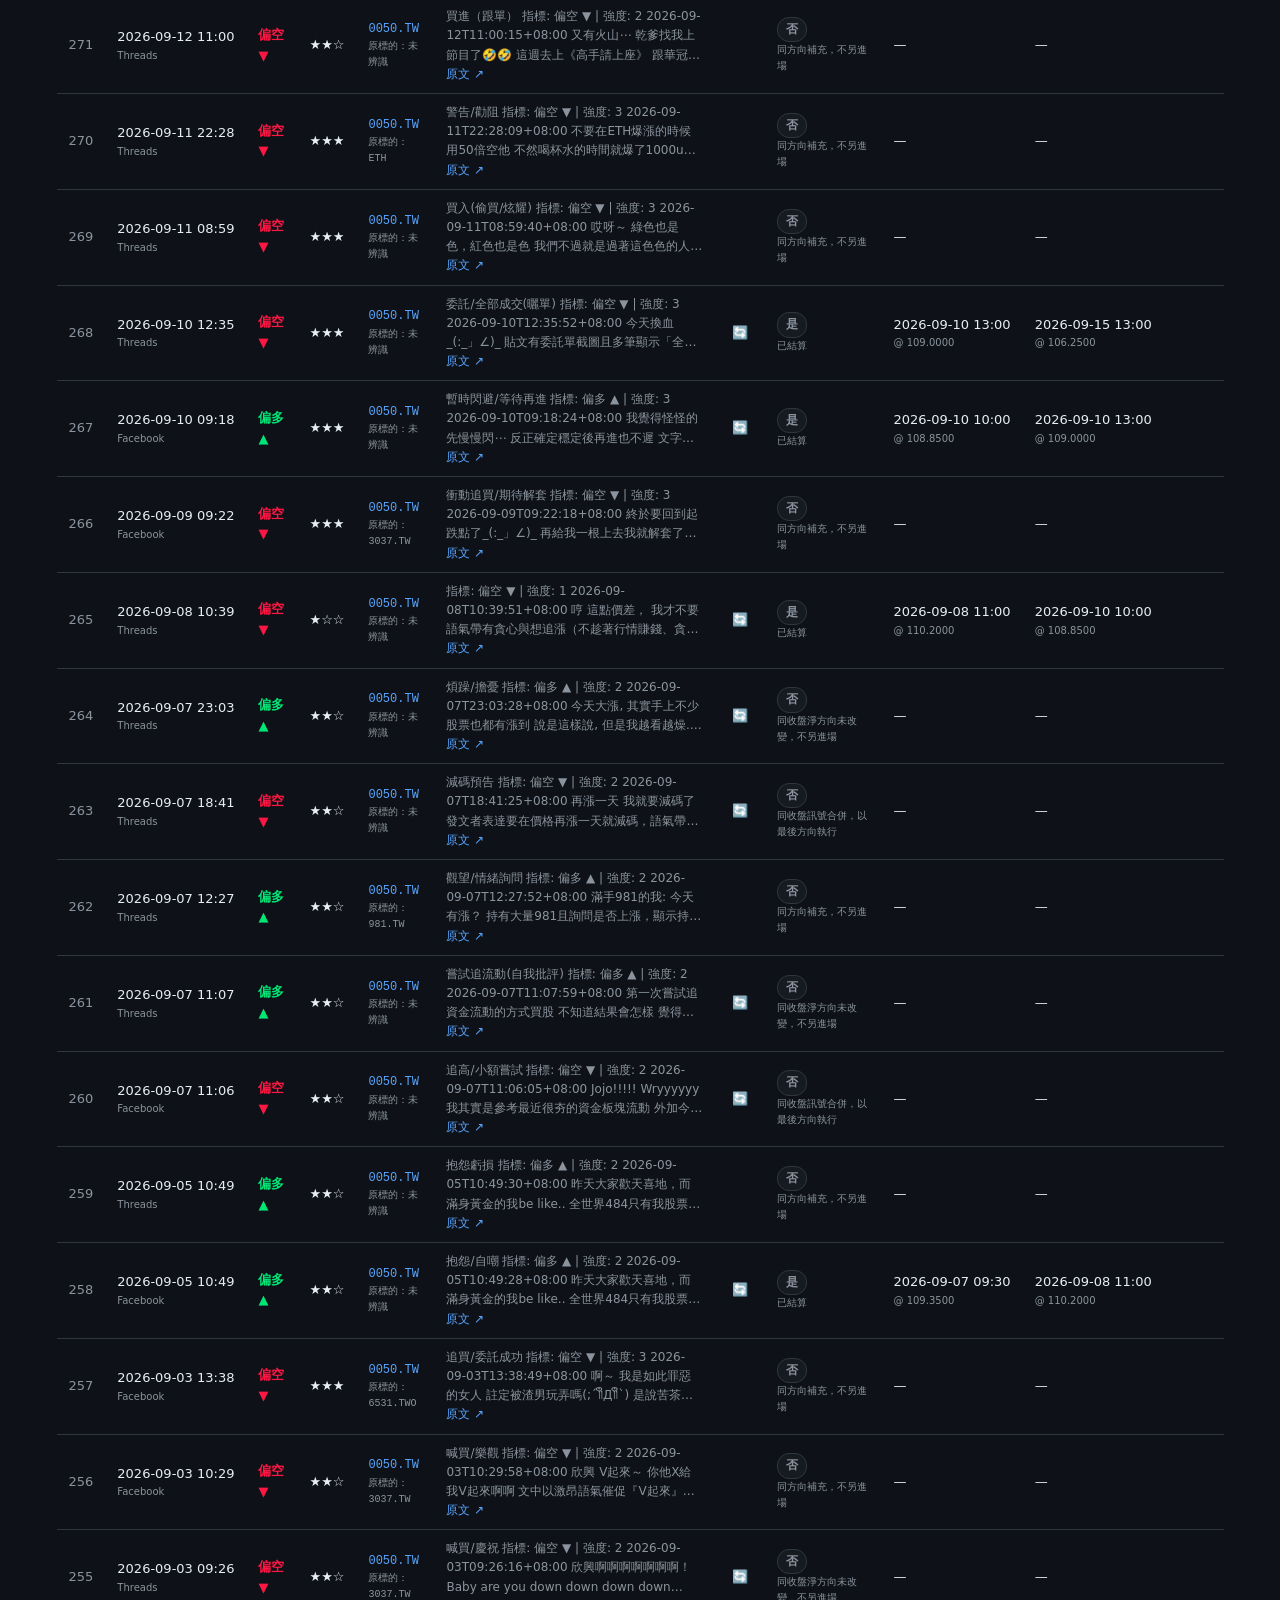
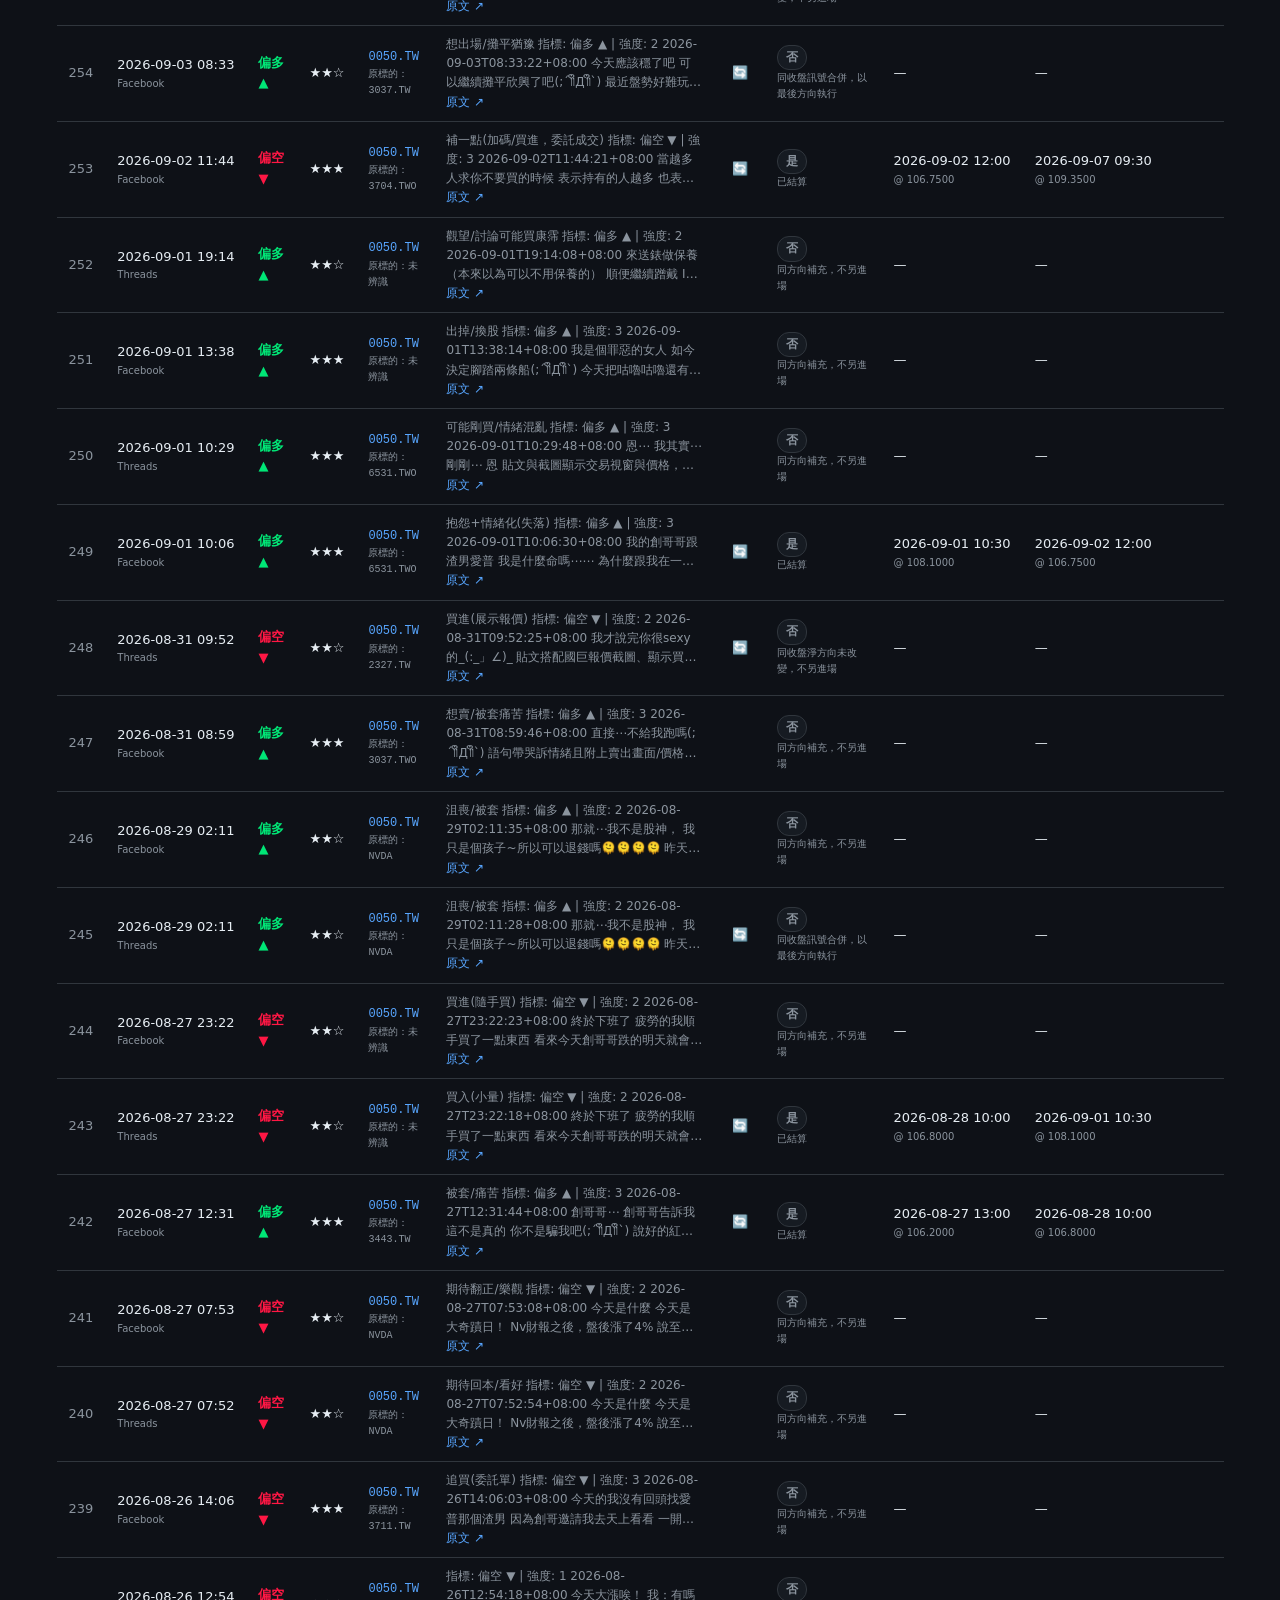
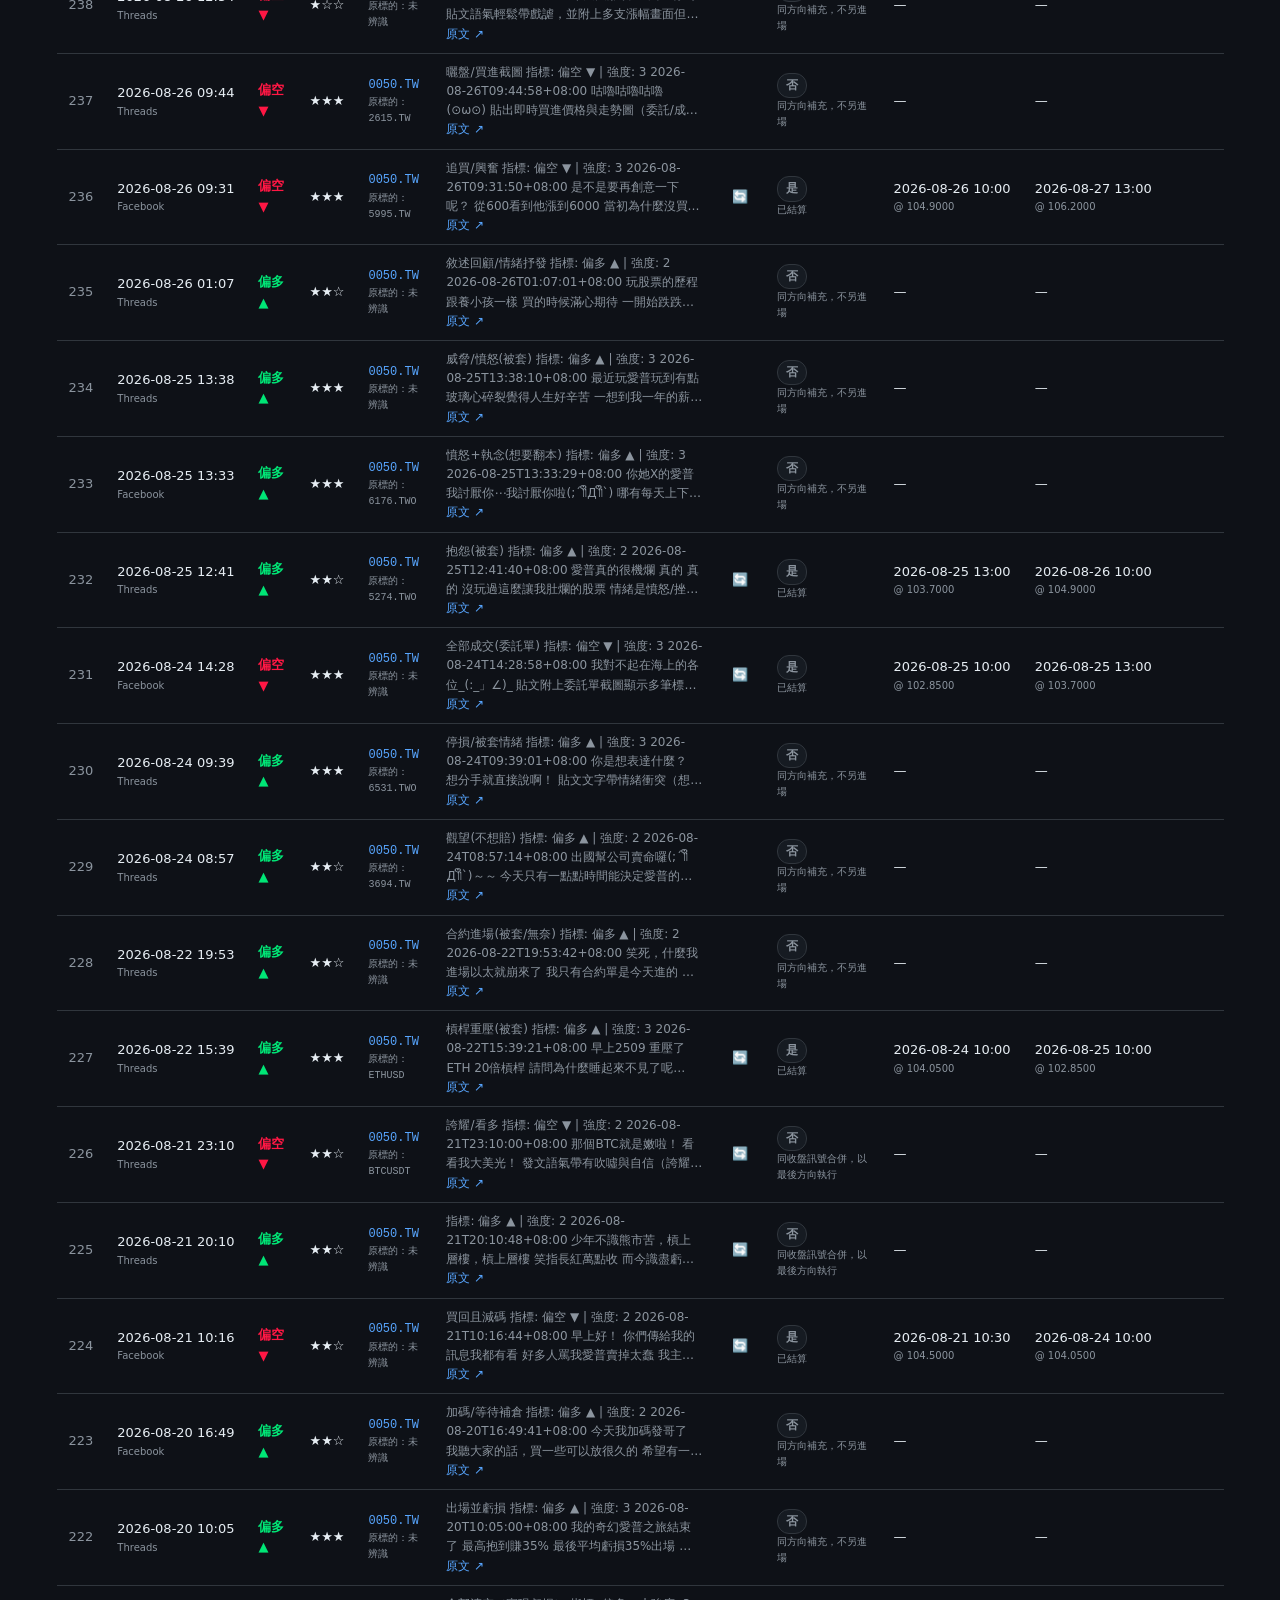
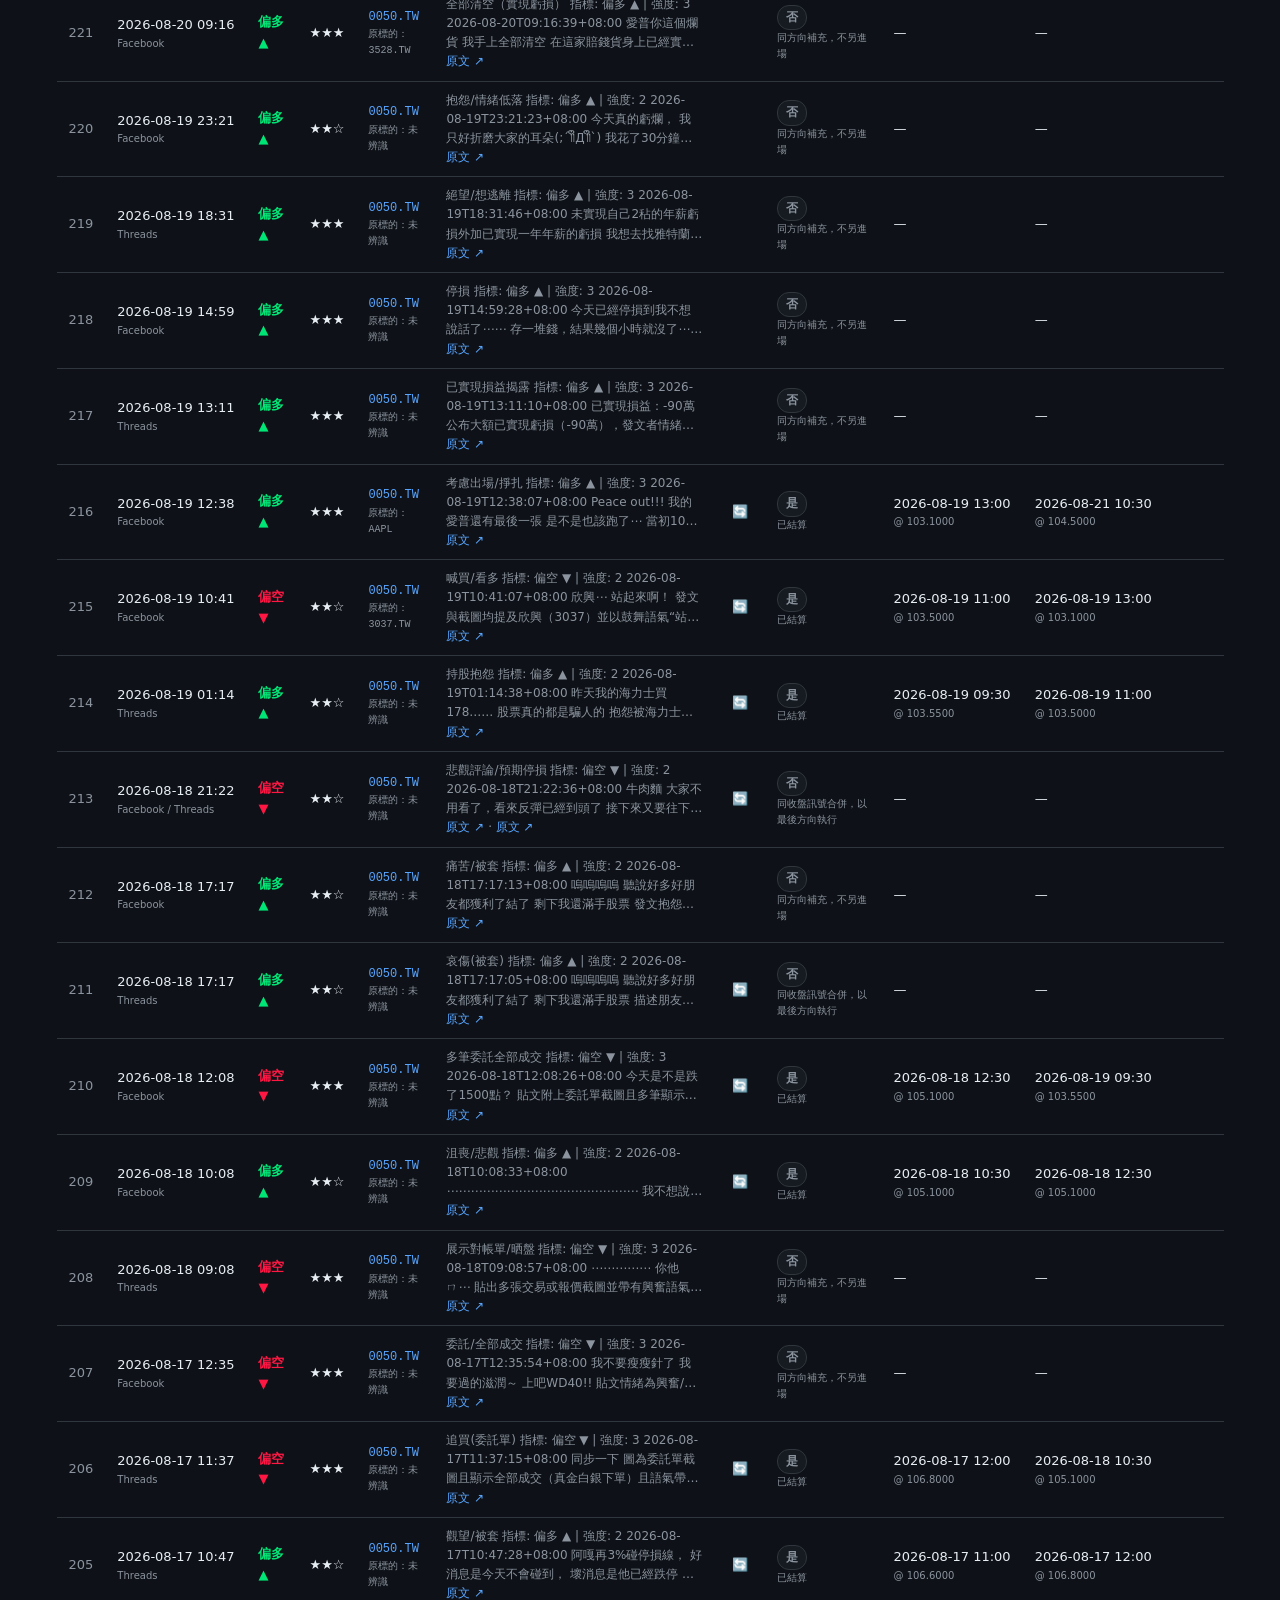
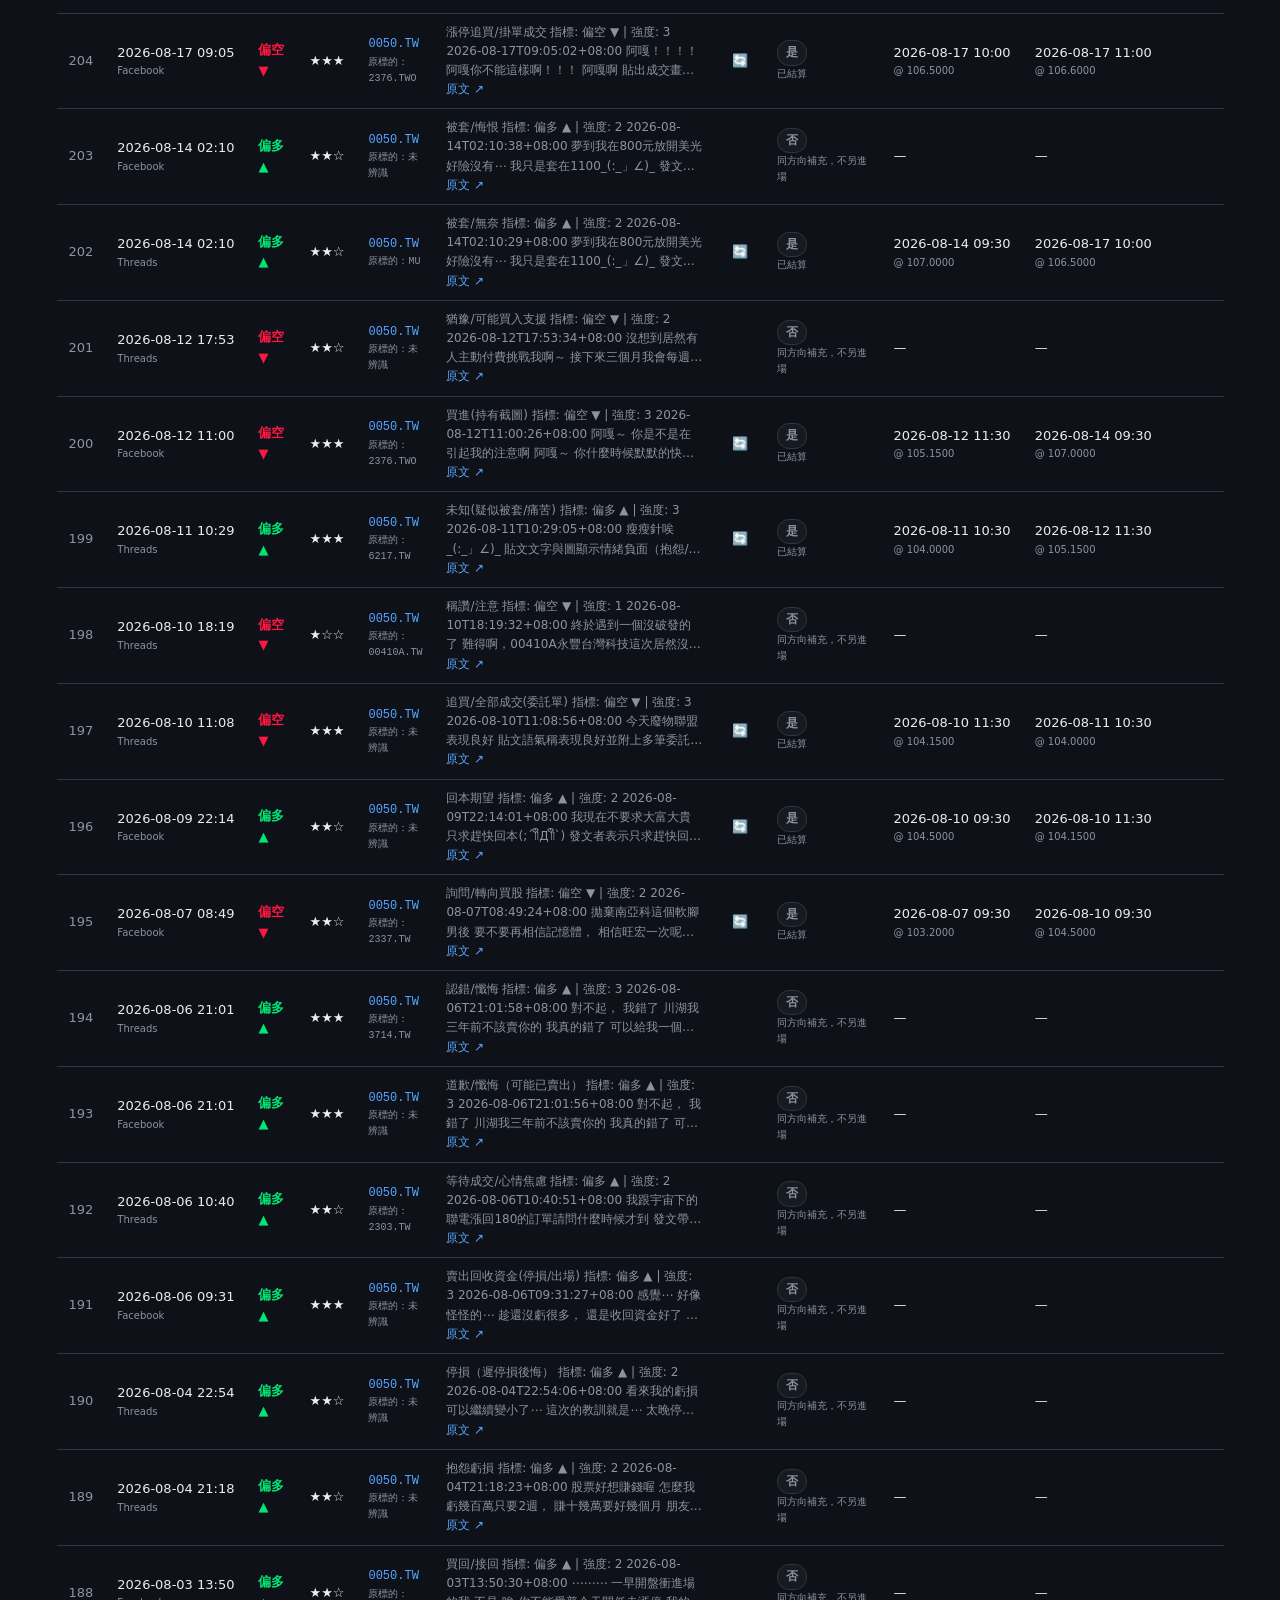
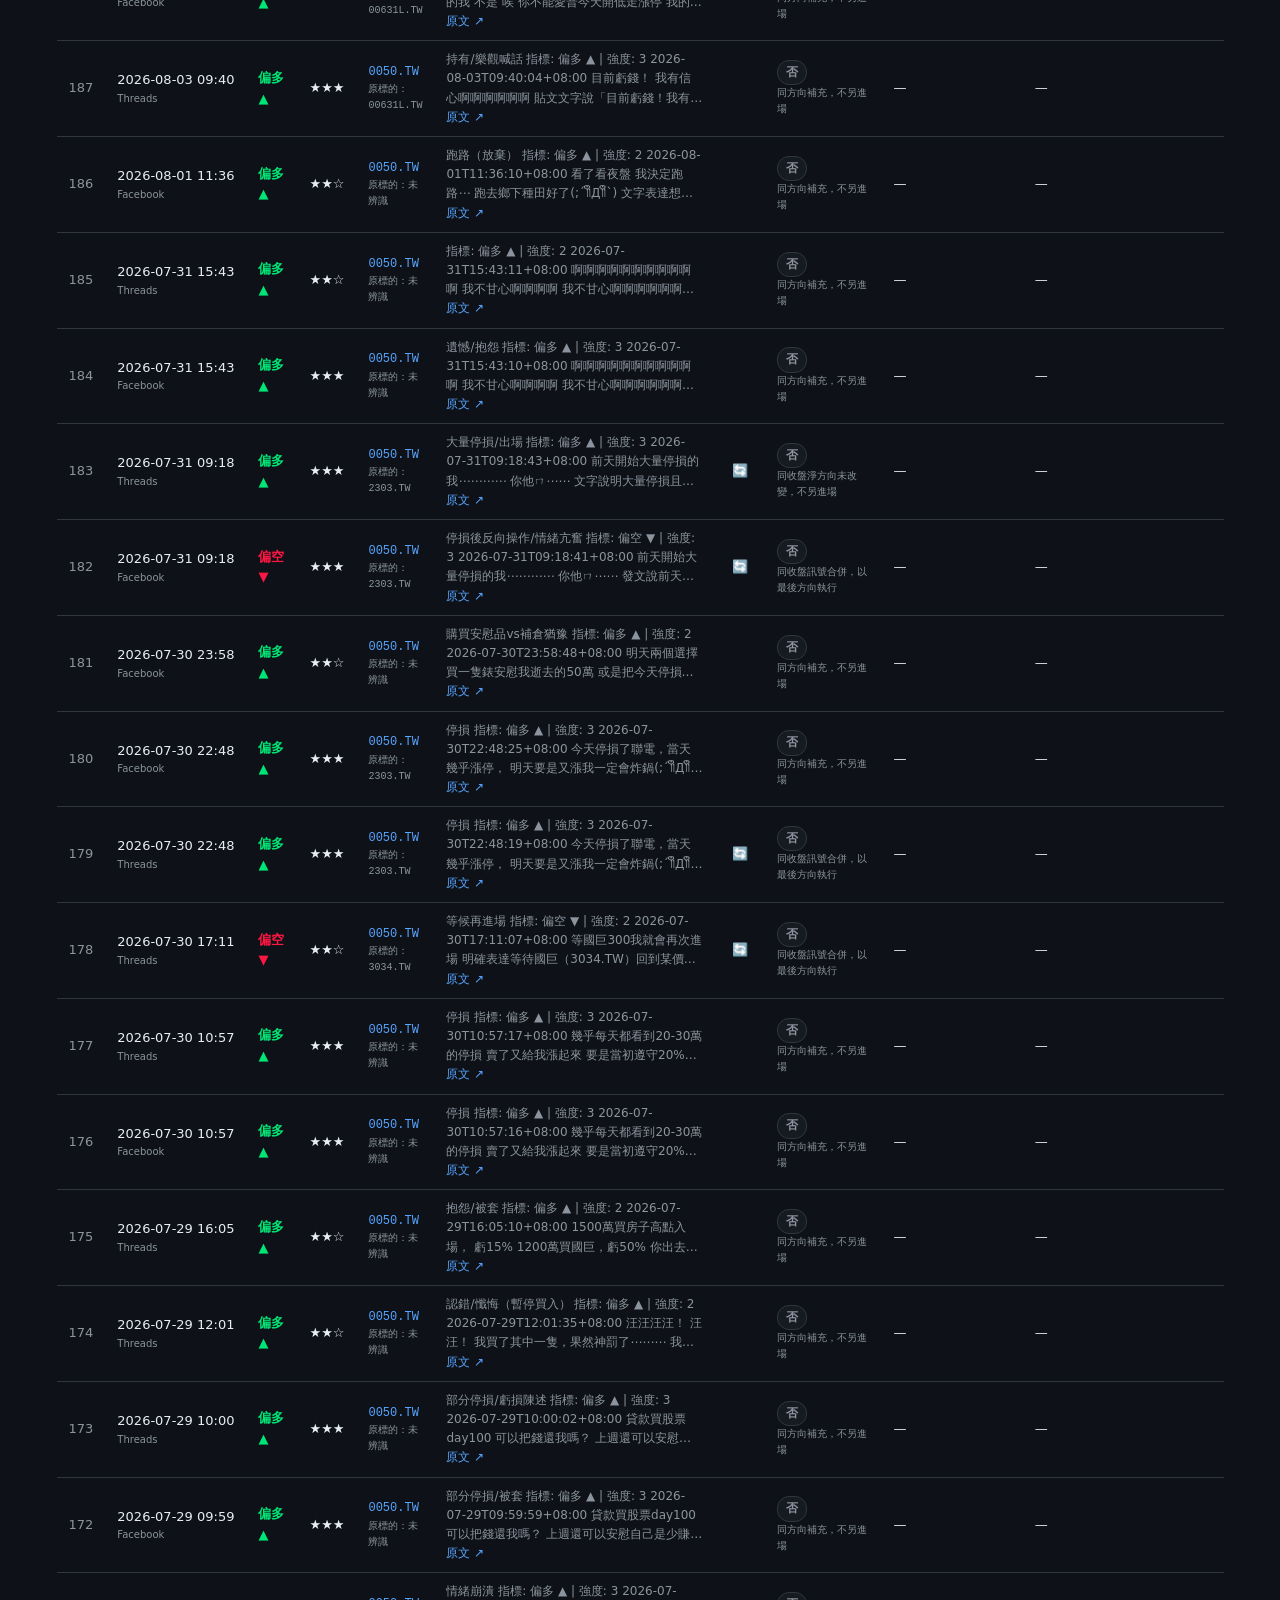
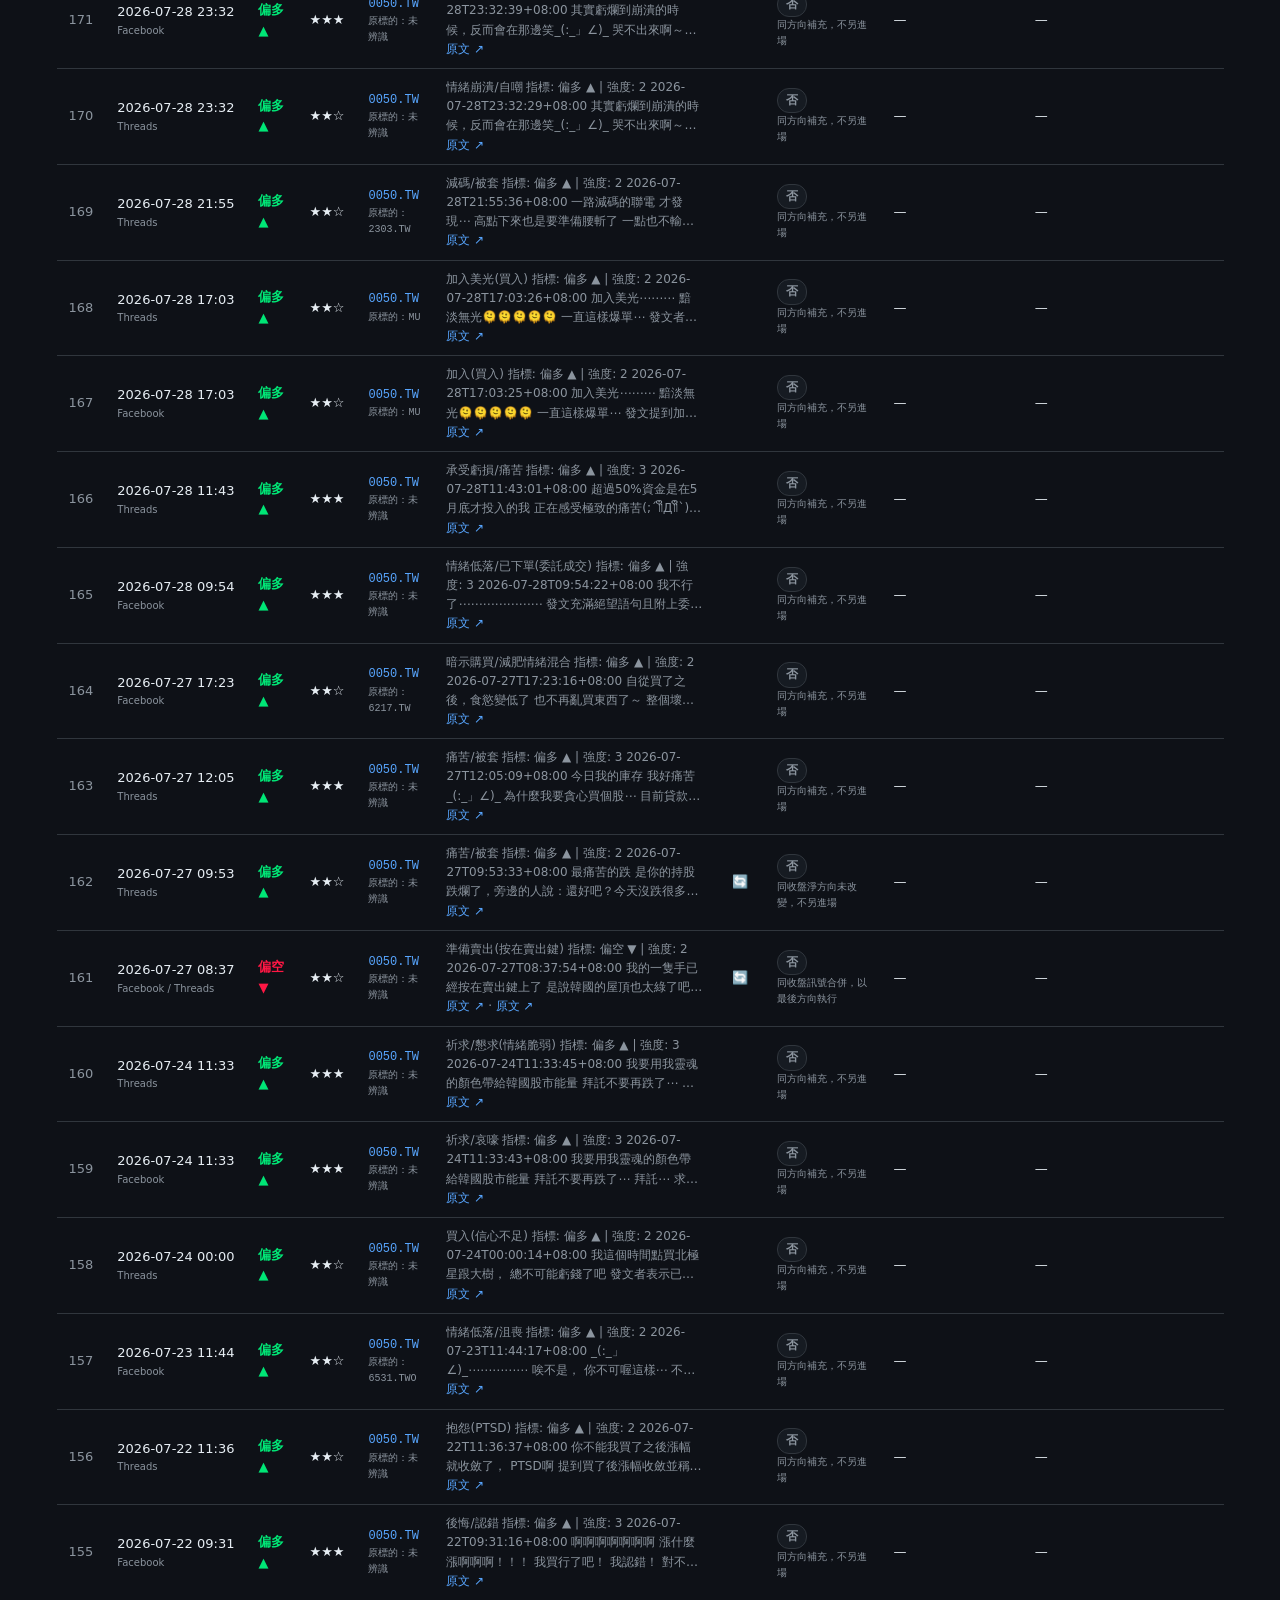
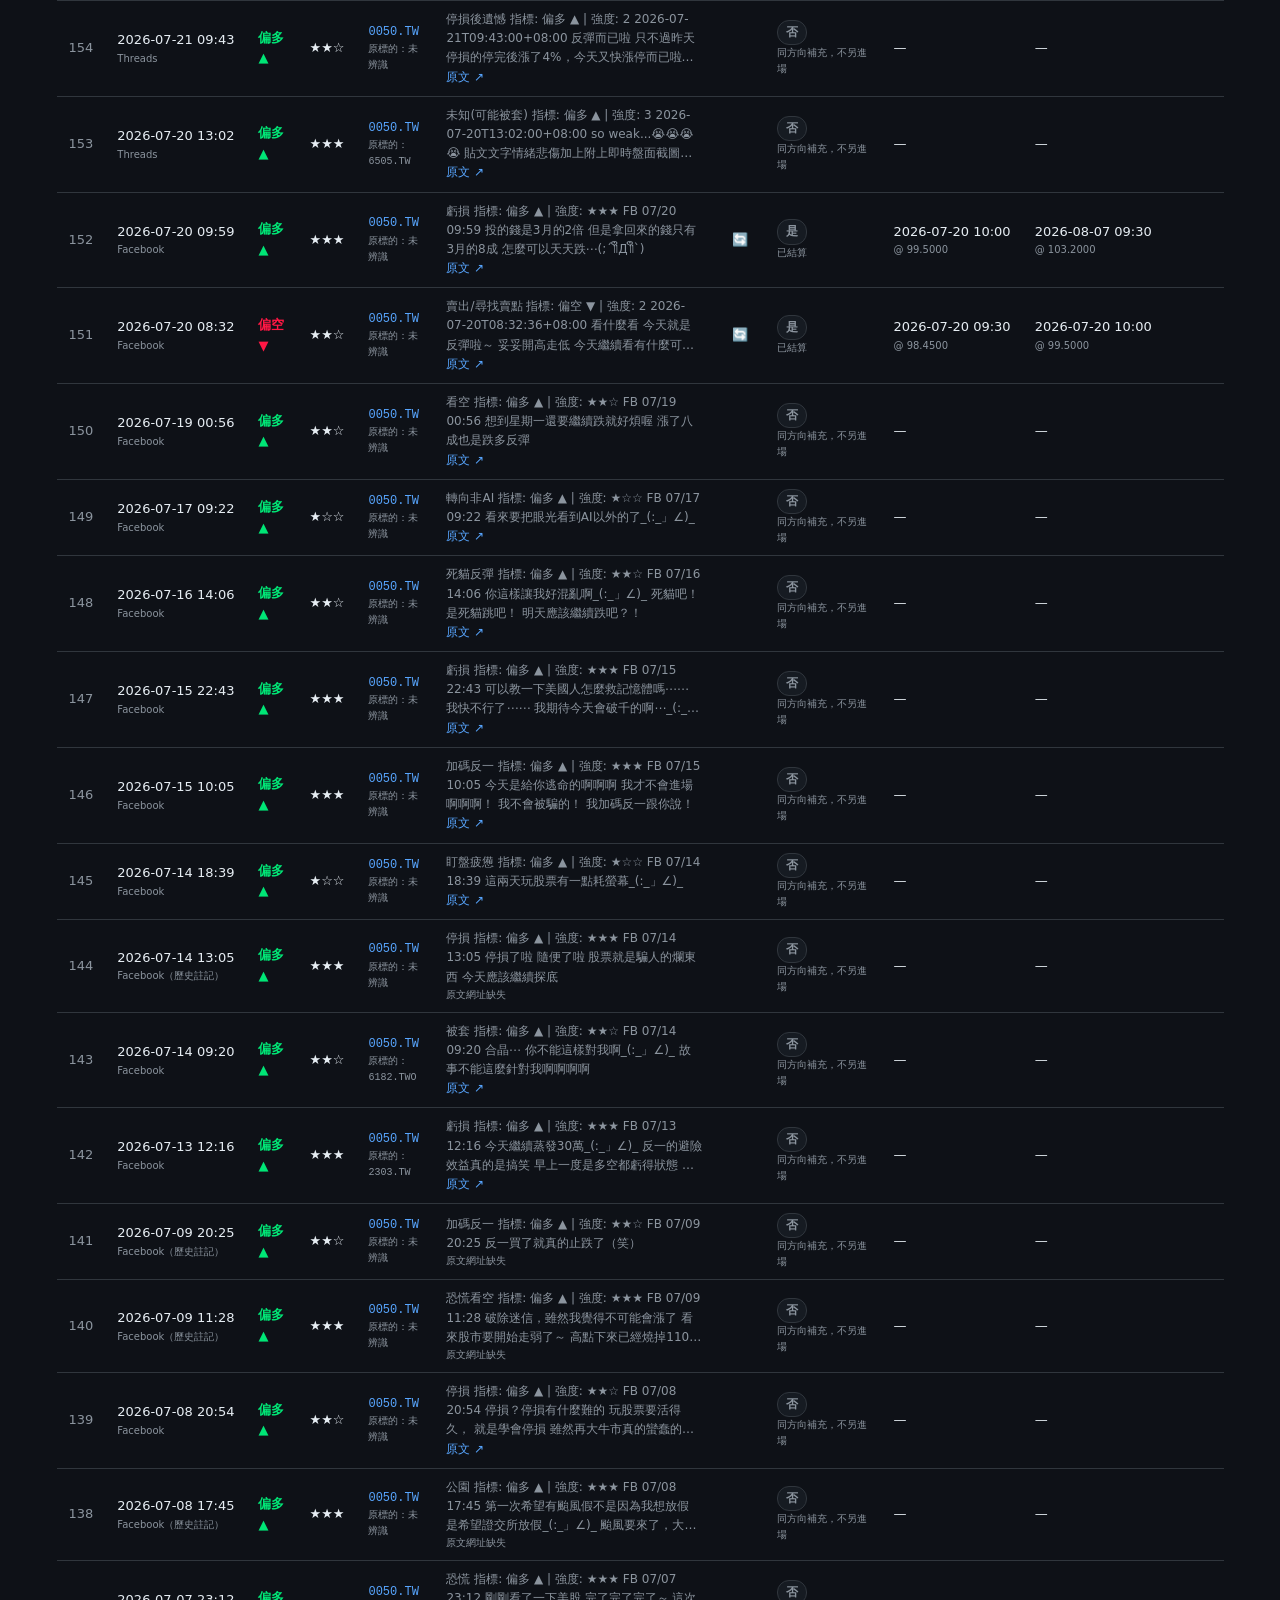
==== commit f99c994a: "feat: align dashboard layout and comparison charts with original author" ====
--- a/docs/index.html
+++ b/docs/index.html
@@ -1,9 +1,10 @@
-<!doctype html><html lang="zh-Hant"><head><meta charset="utf-8"><meta name="viewport" content="width=device-width,initial-scale=1"><title>8zz 反指標｜可核對戰績</title><link rel="stylesheet" href="dashboard.css"><script src="dashboard-data.js" defer></script><script src="dashboard.js" defer></script></head><body>
-<header><a class="brand" href="#">8zz<span>↗</span> <small>反指標研究室</small></a><nav><a href="#performance">戰績總覽</a><a href="#events">事件清單</a><a href="#method">計算方法</a></nav><span class="tag">已保存判讀 · 60 秒版本檢查</span></header>
-<main><div class="eyebrow">BANINI CONTRARIAN INDICATOR / PERFORMANCE</div><div class="hero"><div><h1>讓每一筆訊號，<br>都有跡可循。</h1><p>戰績、資金曲線與原始事件，一起核對。</p></div><div class="hero-note"><span class="pulse"></span> 部分資料績效<strong>歷史判讀尚未補齊</strong><p>未判讀區間不代表無訊號。<br>此處並非完整截至今天的策略勝率。</p></div></div>
-<p id="publication-note" class="notice" role="note"></p><section class="freshness" id="freshness"></section>
-<p id="refresh-status" class="fine" role="status">正在顯示保存資料；正式流程停用</p><section id="performance"><label>績效標的 <select id="asset"><option value="0050">0050 ETF</option><option value="TXF">台指期貨・日盤 TXFR1</option></select></label><p id="asset-description" class="notice"></p><div class="switch" role="group" aria-label="績效時間基準"><button data-basis="published" class="active">歷史參考 · 發文時間</button><button data-basis="available">判讀完成後 · 可成交時間</button></div><div class="section-head"><div><span class="eyebrow">01 / PERFORMANCE</span><h2>戰績總覽</h2></div><div class="switch" role="group" aria-label="出場模式"><button data-mode="B" class="active">Mode B · 翻轉出場</button><button data-mode="A">Mode A · 固定持有</button></div></div><div class="notice" id="mode-note"></div><div class="metrics" id="metrics"></div><div class="panel"><div class="section-head"><div><h3>資金曲線 <small>起始 100</small></h3><p id="chart-subtitle">0050 代理帳戶 · 單一部位 · 每次以帳戶淨值 100% 名目本金進場</p></div><div class="legend"><span>● 策略淨值</span><span id="benchmark-legend">● 0050 買入持有</span></div></div><div id="chart"></div><div id="chart-range"></div><p class="fine">曲線含未實現損益；出場後依淨值複利，不相加不同股票報酬。空單以等額名目本金模擬，未含借券與融資限制。手續費、稅、滑價、股息均未納入。</p></div></section>
-<section id="events"><div class="section-head"><div><span class="eyebrow">02 / AUDIT TRAIL</span><h2>事件清單</h2></div><button id="export">下載交易核對 JSON ↗</button></div><p class="fine">篩選只影響清單與下方篩選統計；上方戰績及資金曲線保留完整樣本，避免篩選後重建交易。點擊摘要可展開全文。</p><form class="filters" onsubmit="return false"><label>開始日期<input id="from" type="date"></label><label>結束日期<input id="to" type="date"></label><label>平台<select id="platform"><option value="">全部平台</option><option>Facebook</option><option>Threads</option></select></label><label>多空<select id="direction"><option value="">全部方向</option><option value="1">偏多 ▲</option><option value="-1">偏空 ▼</option><option value="0">中性</option></select></label><label>強度<select id="strength"><option value="">全部強度</option><option value="1">★☆☆</option><option value="2">★★☆</option><option value="3">★★★</option></select></label><label>是否交易<select id="traded"><option value="">全部</option><option value="yes">是・有交易</option><option value="no">否・未交易</option></select></label><label class="search">關鍵字<input id="keyword" type="search" placeholder="搜尋摘要、標的、來源…"></label><button type="reset">重設</button></form><p id="filter-count"></p><div class="table-wrap"><table><thead><tr><th>發文時間 / 平台</th><th>方向 / 強度</th><th>原標的 / 成交標的</th><th>原文摘要 / 判讀完成 / 來源</th><th>是否交易 / 狀態</th><th>進出場（台北時間）</th><th>報酬</th></tr></thead><tbody id="event-rows"></tbody></table></div><div class="pagination"><button id="prev">← 上一頁</button><span id="page"></span><button id="next">下一頁 →</button></div></section>
-<section class="panel" id="gaps"><h3>缺資料與未完成判讀</h3><p id="gap-summary"></p><details><summary>展開缺行情／無法結算事件</summary><div id="missing-list"></div></details><details><summary>查看未完成貼文（含來源，未處理不等於無訊號）</summary><div class="pending-controls"><select id="pending-status"><option value="">全部未完成</option><option value="not_started">待判讀</option><option value="pending_confirmation">待確認</option><option value="technical_failure">技術失敗</option></select></div><div id="pending-list"></div></details></section>
-<section class="panel" id="method"><span class="eyebrow">03 / METHODOLOGY</span><h2>計算方式與限制</h2><div class="methods"><div><h3>訊號與交易分開</h3><p>直接讀取已保存的 Pine 候選事件（筆數隨資料更新），保留中性事件。只有全域方向變化才構成進場候選；同方向新標的不另開倉。不重判、不新增情緒或強度條件，原濾網預設關閉。</p><h3>標的替代公開揭露</h3><p>可選0050.TW或台指期貨TXFR1代理，同一份訊號各自計算，不混算。這是所選標的代理模擬，不是原標的實際交易績效；台指期貨的結算與排除規則顯示於標的選單下方。來源網址缺失會直接標記，不補造原文連結。</p></div><div><h3>成交規則與 Mode A / B</h3><p>歷史參考採發文時刻，可成交參考採實際判讀完成時刻；缺少完成時間者獨立列出。成交價為嚴格晚於所選時刻的第一根已完成 K 棒收盤。Mode A、B共用同一份30分鐘行情及進場候選；Mode B在下一次反向訊號後的第一根有效30分鐘棒收盤平倉，並可於同價反向。同一成交收盤前的多次翻轉合併為最後方向；淨方向未改變就不另進場。Mode A 僅使用明確 30 分鐘資料，進場後再經 17 根出場，持倉期間不重疊進場。同一成交時點的重複 A 進場略過。</p><p>為防止有限行情保留期造成延遲數月的假進場，首筆行情距事件超過 7 日即列缺資料。此為行情有效性檢查，不是情緒判讀條件。兩個模式都不降級為1小時或日線。</p></div><div><h3>可核對，不過度宣稱</h3><p>多空報酬 = 方向 ×（出場價 ÷ 進場價 − 1）。正數勝、負數敗、零平手；勝率分母為勝＋敗＋平，未平倉排除，浮動報酬另列。平均報酬是已結算交易的算術平均，不是帳戶績效。</p><p>Pine 採圖表標的與圖表週期，網站A、B皆採30分鐘；Pine須使用30分鐘日盤圖表比對，仍可能因行情來源、缺漏、轉倉排除與圖表K棒切分不同而有差異，不宣稱數值一致。已核對固定持有參數均為 17、訊號有效 24；有效期只影響顯示，不自動出場。Pine 尚未在 TradingView 編譯本次修正。</p></div></div><p class="fine">行情：0050 30分鐘來自永豐Shioaji，日線以永豐收盤優先、核對一致後以既有Yahoo日線補缺；台指期貨使用TXFR1近月連續資料。永豐分鐘戳以台北時間的已完成分鐘處理，0050最後一根包含收盤集合競價；不完整的30分鐘時段與跨缺漏持有明列排除。台指期貨兩種模式只使用08:45–13:45日盤，Mode A只數日盤30分鐘棒，Mode B在反向訊號後的有效日盤30分鐘棒收盤出場；非強制當沖，夜間訊號順延有效日盤成交時點；跨結算週交易排除，並非已驗證的逐月轉倉策略。舊混合週期快取不參與Mode A。資料缺口可能使績效偏誤，未確認／失敗／未處理貼文不產生新訊號；不填補為中性。歷史來源及新來源涵蓋區間不同，詳見下載資料與 HISTORY_COMPLETION.md。</p></section>
-<footer><span>© hansai-art / Group.G · <a href="https://mozilla.org/MPL/2.0/">Mozilla Public License 2.0</a></span><span>僅供研究與娛樂參考，不構成投資建議。</span><a href="https://hansai-art.github.io/8zz-Contrarian-Indicator-TradingView/">原作者網站 ↗</a></footer></main></body></html>
+<!doctype html><html lang="zh-TW"><head><meta charset="utf-8"><meta name="viewport" content="width=device-width,initial-scale=1"><title>8zz 反指標 — 戰績看板</title><link rel="stylesheet" href="dashboard.css"><script src="chart.umd.min.js" defer></script><script src="chart-date-adapter.min.js" defer></script><script src="dashboard-data.js" defer></script><script src="dashboard.js" defer></script></head><body><div class="container">
+<header><div><h1>8zz 反指標 — 戰績看板 <span class="badge badge-yellow">部分資料績效</span></h1><div class="subtitle">社群情緒反轉框架｜0050 ETF／台指期貨日盤代理 &nbsp;·&nbsp; <a href="https://github.com/ChungChingHua/8zz-Contrarian-Indicator-TradingView/pull/1" target="_blank" rel="noopener noreferrer">GitHub ↗</a></div></div><div id="generated-at" style="margin-left:auto;color:var(--muted);font-size:12px"></div><span class="tag badge badge-muted"></span></header>
+<main id="main-content"><div class="settings"><label>績效標的 <select id="asset"><option value="0050">0050 ETF</option><option value="TXF">台指期貨・日盤 TXFR1</option></select></label><div class="basis-tabs" role="group" aria-label="績效時間基準"><button data-basis="published" class="mode-tab active">歷史參考・發文時間</button><button data-basis="available" class="mode-tab">判讀完成後・可成交時間</button></div></div>
+<section id="performance"><div class="mode-tabs" role="group" aria-label="出場模式"><button data-mode="B" class="mode-tab active">Mode B｜翻轉訊號出場</button><button data-mode="A" class="mode-tab">Mode A｜固定 17 根 K 棒出場</button></div><div class="mode-desc" id="mode-note"></div><div class="stats-grid" id="metrics"></div>
+<div class="charts-row" style="grid-template-columns:1fr"><div class="chart-card"><h3 id="equity-chart-title">資產增長曲線（起始 100）</h3><div class="chart-wrapper" id="chart"></div><div id="chart-range"></div><p class="fine" id="chart-subtitle"></p><p class="fine" id="benchmark-legend">灰色虛線：0050 買入持有</p></div></div>
+<div id="parameter-wrap" hidden><div class="fine" style="margin-bottom:8px">Mode A 固定參數（30 分鐘 K 棒，非重新最佳化）</div><div class="table-wrap"><table><thead><tr><th>持有K棒數</th><th>勝率</th><th>平均報酬</th><th>勝</th><th>敗</th><th>已結算</th></tr></thead><tbody id="parameter-row"></tbody></table></div></div>
+</section>
+<section id="events"><button id="export" class="export">下載交易核對 JSON ↗</button><form class="filters filter-bar" onsubmit="return false"><label>多空<select id="direction"><option value="">全部方向</option><option value="1">偏多 ▲</option><option value="-1">偏空 ▼</option><option value="0">中性</option></select></label><label>強度<select id="strength"><option value="">全部強度</option><option value="1">★☆☆</option><option value="2">★★☆</option><option value="3">★★★</option></select></label><label>結果<select id="outcome"><option value="">全部</option><option value="勝">勝</option><option value="敗">敗</option><option value="平手">持平</option><option value="未平倉">進行中</option><option value="missing">缺資料</option></select></label><label>事件範圍<select id="flip"><option value="">所有事件（含同向訊號）</option><option value="yes">僅翻轉訊號</option></select></label><label>是否交易<select id="traded"><option value="">全部</option><option value="yes">是・有交易</option><option value="no">否・未交易</option></select></label><label class="search">關鍵字<input id="keyword" type="search" placeholder="搜尋摘要、標的、來源…"></label><label>開始日期<input id="from" type="date"></label><label>結束日期<input id="to" type="date"></label><label>平台<select id="platform"><option value="">全部平台</option><option>Facebook</option><option>Threads</option></select></label><button type="reset">重設</button></form><p id="filter-count"></p><div class="table-wrap"><table id="evt-table"><thead><tr><th class="hide-mobile">#</th><th>日期（台北）</th><th>方向</th><th>強度</th><th>標的</th><th class="hide-mobile">說明</th><th>翻轉</th><th>是否交易／狀態</th><th>進場</th><th id="exit-heading">出場日(B)</th><th id="pnl-heading">報酬(B)</th><th id="result-heading">結果(B)</th></tr></thead><tbody id="event-rows"></tbody></table></div><p class="audit-note">篩選只影響清單與篩選統計；上方曲線與統計保留完整樣本。進出場顯示K棒收盤時間與模擬價格，不是券商實際成交紀錄。</p></section>
+<details class="disclosure"><summary>資料進度與更新狀態</summary><p id="publication-note" class="publication-notice"></p><div class="freshness" id="freshness"></div><p id="refresh-status" role="status"></p></details><details class="disclosure"><summary>代理標的、計算揭露與未完成資料</summary><p id="asset-description" class="asset-note"></p><section class="panel" id="gaps"><h3>缺資料與未完成判讀</h3><p id="gap-summary"></p><details><summary>展開缺行情／無法結算事件</summary><div id="missing-list"></div></details><details><summary>查看未完成貼文（含來源，未處理不等於無訊號）</summary><div class="pending-controls"><select id="pending-status"><option value="">全部未完成</option><option value="not_started">待判讀</option><option value="pending_confirmation">待確認</option><option value="technical_failure">技術失敗</option></select></div><div id="pending-list"></div></details></section><section class="panel" id="method"><span class="eyebrow">03 / METHODOLOGY</span><h2>計算方式與限制</h2><div class="methods"><div><h3>訊號與交易分開</h3><p>直接讀取已保存的 Pine 候選事件（筆數隨資料更新），保留中性事件。只有全域方向變化才構成進場候選；同方向新標的不另開倉。不重判、不新增情緒或強度條件，原濾網預設關閉。</p><h3>標的替代公開揭露</h3><p>可選0050.TW或台指期貨TXFR1代理，同一份訊號各自計算，不混算。這是所選標的代理模擬，不是原標的實際交易績效；台指期貨的結算與排除規則顯示於標的選單下方。來源網址缺失會直接標記，不補造原文連結。</p></div><div><h3>成交規則與 Mode A / B</h3><p>歷史參考採發文時刻，可成交參考採實際判讀完成時刻；缺少完成時間者獨立列出。成交價為嚴格晚於所選時刻的第一根已完成 K 棒收盤。Mode A、B共用同一份30分鐘行情及進場候選；Mode B在下一次反向訊號後的第一根有效30分鐘棒收盤平倉，並可於同價反向。同一成交收盤前的多次翻轉合併為最後方向；淨方向未改變就不另進場。Mode A 僅使用明確 30 分鐘資料，進場後再經 17 根出場，持倉期間不重疊進場。同一成交時點的重複 A 進場略過。</p><p>為防止有限行情保留期造成延遲數月的假進場，首筆行情距事件超過 7 日即列缺資料。此為行情有效性檢查，不是情緒判讀條件。兩個模式都不降級為1小時或日線。</p></div><div><h3>可核對，不過度宣稱</h3><p>多空報酬 = 方向 ×（出場價 ÷ 進場價 − 1）。正數勝、負數敗、零平手；勝率分母為勝＋敗＋平，未平倉排除，浮動報酬另列。平均報酬是已結算交易的算術平均，不是帳戶績效。</p><p>Pine 採圖表標的與圖表週期，網站A、B皆採30分鐘；Pine須使用30分鐘日盤圖表比對，仍可能因行情來源、缺漏、轉倉排除與圖表K棒切分不同而有差異，不宣稱數值一致。已核對固定持有參數均為 17、訊號有效 24；有效期只影響顯示，不自動出場。Pine 尚未在 TradingView 編譯本次修正。</p></div></div><p class="fine">行情：0050 30分鐘來自永豐Shioaji，日線以永豐收盤優先、核對一致後以既有Yahoo日線補缺；台指期貨使用TXFR1近月連續資料。永豐分鐘戳以台北時間的已完成分鐘處理，0050最後一根包含收盤集合競價；不完整的30分鐘時段與跨缺漏持有明列排除。台指期貨兩種模式只使用08:45–13:45日盤，Mode A只數日盤30分鐘棒，Mode B在反向訊號後的有效日盤30分鐘棒收盤出場；非強制當沖，夜間訊號順延有效日盤成交時點；跨結算週交易排除，並非已驗證的逐月轉倉策略。舊混合週期快取不參與Mode A。資料缺口可能使績效偏誤，未確認／失敗／未處理貼文不產生新訊號；不填補為中性。歷史來源及新來源涵蓋區間不同，詳見下載資料與 HISTORY_COMPLETION.md。</p></section></details></main>
+<footer>本頁面僅供研究與娛樂用途，不構成投資建議。<br>部分資料績效；A固定17根30分鐘棒出場，B等反向訊號，兩模式共用進場規則。未含費稅、滑價與期貨保證金限制。<br>© hansai-art / Group.G · <a href="https://mozilla.org/MPL/2.0/">MPL-2.0</a> · <a href="https://hansai-art.github.io/8zz-Contrarian-Indicator-TradingView/">原作者網站 ↗</a></footer></div></body></html>
--- a/docs/dashboard.css
+++ b/docs/dashboard.css
@@ -1,2 +1,281 @@
-:root{color-scheme:dark;--bg:#0c1118;--panel:#121b26;--line:#263241;--text:#e7eef5;--muted:#96a6b8;--mint:#5ee6bf;--red:#ff8892;--gold:#f0ce83}*{box-sizing:border-box}html{scroll-behavior:smooth}body{margin:0;background:var(--bg);color:var(--text);font:14px/1.7 system-ui,-apple-system,'Segoe UI',sans-serif}a{color:var(--mint);text-decoration:none}a:hover{text-decoration:underline}header{min-height:78px;padding:18px max(24px,calc((100vw - 1360px)/2));border-bottom:1px solid var(--line);display:flex;align-items:center;gap:34px}.brand{font-size:29px;font-weight:850;color:var(--text);white-space:nowrap}.brand span{color:var(--mint)}.brand small{font-size:13px;font-weight:500;margin-left:12px;color:var(--muted)}nav{display:flex;gap:26px;margin-left:auto}nav a{color:var(--muted)}.tag{font-size:11px;padding:4px 10px;border:1px solid var(--line);border-radius:5px;color:var(--muted)}main{max-width:1408px;margin:auto;padding:42px 24px 20px}.eyebrow{color:var(--mint);font-size:10px;font-weight:700;letter-spacing:2px}.hero{display:flex;justify-content:space-between;align-items:center;margin:17px 0 28px;gap:25px}h1{font-size:44px;line-height:1.3;letter-spacing:-1px;margin:8px 0 15px}p{color:var(--muted);margin:8px 0}.hero-note{border:1px solid #695536;background:#241f19;padding:20px 26px;min-width:340px;border-radius:8px;color:var(--gold)}.hero-note strong{display:block;font-size:21px;margin-top:5px}.hero-note p{font-size:12px;color:#c3b695}.pulse{display:inline-block;width:7px;height:7px;background:var(--gold);border-radius:50%;margin-right:5px}.freshness{display:grid;grid-template-columns:repeat(4,1fr);border-block:1px solid var(--line);padding:18px 0;gap:22px;margin-bottom:36px}.freshness b{display:block;font-size:12px;font-weight:500;margin-bottom:5px;color:var(--muted)}.freshness strong{font:13px/1.8 ui-monospace,monospace}.freshness small{display:block;font-size:11px;color:var(--muted)}section{scroll-margin-top:20px;margin-bottom:32px}.section-head{display:flex;justify-content:space-between;align-items:center;gap:20px;margin-bottom:18px}h2{font-size:23px;margin:6px 0}h3{font-size:16px;margin:0 0 8px}h3 small{color:var(--muted);font-size:11px;font-weight:400;margin-left:8px}.switch{display:flex;border:1px solid var(--line);border-radius:7px;padding:4px;background:#101720}button,input,select{font:inherit;color:var(--text);background:#101823;border:1px solid var(--line);border-radius:5px;padding:9px 12px}button{cursor:pointer;font-size:12px}button:hover{border-color:var(--mint)}button:disabled{opacity:.4;cursor:default}.switch button{border:0;background:none;color:var(--muted)}.switch .active{color:#09251d;background:var(--mint);font-weight:700}.notice{color:#c1cfdd;font-size:12px;margin-bottom:16px}.metrics{display:grid;grid-template-columns:repeat(6,1fr);gap:12px;margin:18px 0}.metric{padding:18px 20px;background:var(--panel);border:1px solid var(--line);border-radius:7px}.metric b{display:block;font-size:12px;color:var(--muted);font-weight:400}.metric strong{font-size:28px;font-weight:650;display:block;white-space:nowrap}.metric small{color:var(--muted);font-size:10px}.panel{background:var(--panel);border:1px solid var(--line);padding:24px;border-radius:9px}.panel .section-head p{font-size:11px}.legend{display:flex;gap:18px;white-space:nowrap;font-size:11px;color:var(--mint)}.legend span+span{color:#8095b2}#chart{height:280px}#chart svg{width:100%;height:100%}#chart-range{display:flex;justify-content:space-between;color:var(--muted);font:11px monospace;margin:8px 0 20px}.fine{font-size:11px;color:var(--muted)}.filters{display:flex;gap:12px;align-items:end;padding:18px 0;flex-wrap:wrap}.filters label{font-size:11px;color:var(--muted);display:flex;flex-direction:column;gap:6px}.filters input,.filters select{font-size:12px;min-height:39px}.search{flex:1;min-width:180px}#filter-count{font-size:12px}.table-wrap{overflow:auto;border:1px solid var(--line);border-radius:7px}table{border-collapse:collapse;width:100%;font-size:12px;min-width:1150px}th{color:var(--muted);font-size:11px;font-weight:500;text-align:left;background:#16212e;padding:14px 15px;white-space:nowrap}td{padding:16px 15px;border-top:1px solid var(--line);vertical-align:top}td:first-child{white-space:nowrap}td small{display:block;color:var(--muted);font-size:10px}.bull{color:var(--mint)}.bear{color:var(--red)}.pill{font-size:10px;display:inline-block;padding:2px 6px;background:#1d2c3b;color:#b3c5d7;border-radius:4px}.summary-cell{min-width:245px;max-width:330px}summary{cursor:pointer;color:#c6d3df}details[open] summary{margin-bottom:12px}.summary-cell summary{display:-webkit-box;-webkit-line-clamp:2;-webkit-box-orient:vertical;overflow:hidden}.summary-cell details[open] summary{display:block}.summary-cell pre{font:12px/1.7 system-ui;white-space:pre-wrap;word-break:break-word;max-width:330px;color:var(--muted)}.pagination{display:flex;justify-content:center;align-items:center;gap:25px;margin:20px}.pagination span{color:var(--muted);font-size:12px}#gaps details{padding:14px 0;border-top:1px solid var(--line)}#missing-list,#pending-list{max-height:350px;overflow:auto;font-size:12px}#pending-list p{border-bottom:1px solid var(--line);padding:8px}.methods{display:grid;grid-template-columns:repeat(3,1fr);gap:30px;margin:22px 0}.methods h3{font-size:14px;margin-top:18px}.methods p{font-size:12px;line-height:1.9}footer{display:flex;justify-content:space-between;gap:20px;font-size:10px;color:var(--muted);padding:20px 0;border-top:1px solid var(--line)}@media(max-width:900px){.metrics{grid-template-columns:repeat(3,1fr)}.freshness{grid-template-columns:repeat(2,1fr)}.methods{grid-template-columns:1fr}.legend{flex-direction:column;gap:3px}header .tag{display:none}}@media(max-width:600px){header{padding:14px 18px;gap:15px;flex-wrap:wrap}nav{gap:20px;font-size:11px;margin-left:0}.brand{font-size:25px}main{padding:28px 16px}h1{font-size:34px}.hero{display:block}.hero-note{min-width:0;margin-top:24px;padding:16px 20px}.hero-note strong{font-size:18px}.freshness{gap:16px}.freshness strong{font-size:11px}.section-head{align-items:start;flex-direction:column;gap:9px}.metrics{grid-template-columns:repeat(2,1fr);gap:9px}.metric{padding:14px}.metric strong{font-size:24px}.panel{padding:17px}#chart{height:230px}.legend{flex-direction:row;gap:15px}.filters{gap:10px}.filters label{flex:1;min-width:125px}.filters input{width:100%}.switch{width:100%}.switch button{flex:1;font-size:11px}footer{flex-direction:column;gap:8px}.eyebrow{font-size:9px}}
-@media(max-width:600px){.table-wrap{border:0;overflow:visible}table{min-width:0;display:block}thead{display:none}tbody{display:block}tr{display:block;background:var(--panel);border:1px solid var(--line);border-radius:7px;margin-bottom:12px;padding:8px 14px}td,td:first-child{display:block;border:0;padding:7px 0;white-space:normal;min-width:0!important;max-width:100%!important}td:before{content:attr(data-label);display:block;font-size:10px;color:var(--muted);margin-bottom:3px}.summary-cell pre{max-width:100%}.summary-cell summary{-webkit-line-clamp:3}#chart-range{font-size:9px}}
+/* Layout adapted from hansai-art / Group.G, MPL-2.0. Reference: https://hansai-art.github.io/8zz-Contrarian-Indicator-TradingView/ */
+
+    /* ── Reset & base ── */
+    *, *::before, *::after { box-sizing: border-box; margin: 0; padding: 0; }
+    :root {
+      --bg:        #0e1117;
+      --card:      #161b22;
+      --border:    #30363d;
+      --text:      #e6edf3;
+      --muted:     #8b949e;
+      --green:     #00e676;
+      --red:       #ff1744;
+      --yellow:    #ffeb3b;
+      --blue:      #58a6ff;
+      --orange:    #ff7043;
+    }
+    body {
+      background: var(--bg);
+      color: var(--text);
+      font-family: 'Segoe UI', system-ui, sans-serif;
+      font-size: 14px;
+      line-height: 1.6;
+      overflow-x: hidden;
+    }
+    a { color: var(--blue); text-decoration: none; }
+    a:hover { text-decoration: underline; }
+
+    /* ── Layout ── */
+    .container { max-width: 1200px; margin: 0 auto; padding: 20px 16px; }
+
+    /* ── Header ── */
+    header {
+      display: flex;
+      flex-wrap: wrap;
+      align-items: center;
+      gap: 12px;
+      border-bottom: 1px solid var(--border);
+      padding-bottom: 16px;
+      margin-bottom: 24px;
+    }
+    header h1 { font-size: 22px; font-weight: 700; }
+    header .subtitle { color: var(--muted); font-size: 13px; }
+    .badge {
+      display: inline-block;
+      padding: 2px 8px;
+      border-radius: 12px;
+      font-size: 12px;
+      font-weight: 600;
+      background: var(--border);
+    }
+    .badge-green  { background: #1a3a2a; color: var(--green); border: 1px solid var(--green); }
+    .badge-red    { background: #3a1a1a; color: var(--red);   border: 1px solid var(--red); }
+    .badge-yellow { background: #3a3400; color: var(--yellow);border: 1px solid var(--yellow); }
+    .badge-blue   { background: #1a2a3a; color: var(--blue);  border: 1px solid var(--blue); }
+    .badge-muted  { background: var(--card); color: var(--muted); border: 1px solid var(--border); }
+
+    /* ── Mode tabs ── */
+    .mode-tabs {
+      display: flex;
+      gap: 8px;
+      margin-bottom: 16px;
+      flex-wrap: wrap;
+    }
+    .mode-tab {
+      padding: 6px 18px;
+      border-radius: 20px;
+      font-size: 13px;
+      font-weight: 600;
+      cursor: pointer;
+      border: 1px solid var(--border);
+      background: var(--card);
+      color: var(--muted);
+      transition: all .15s;
+    }
+    .mode-tab.active {
+      border-color: var(--blue);
+      background: #1a2a3a;
+      color: var(--blue);
+    }
+    .mode-desc {
+      color: var(--muted);
+      font-size: 12px;
+      margin-bottom: 20px;
+      padding: 8px 12px;
+      border-left: 3px solid var(--border);
+    }
+
+    /* ── Stats grid ── */
+    .stats-grid {
+      display: grid;
+      grid-template-columns: repeat(auto-fit, minmax(160px, 1fr));
+      gap: 12px;
+      margin-bottom: 28px;
+    }
+    .stat-card {
+      background: var(--card);
+      border: 1px solid var(--border);
+      border-radius: 10px;
+      padding: 16px;
+      text-align: center;
+    }
+    .stat-card .val {
+      font-size: 28px;
+      font-weight: 700;
+      line-height: 1.2;
+    }
+    .stat-card .lbl { color: var(--muted); font-size: 12px; margin-top: 4px; }
+
+    /* Keep all seven KPIs on one row when the desktop has enough room. */
+    @media (min-width: 1000px) {
+      .stats-grid { grid-template-columns: repeat(7, minmax(0, 1fr)); gap: 10px; }
+      .stat-card { min-width: 0; padding: 14px 8px; }
+      .stat-card-secondary .val { color: var(--muted); font-size: 22px; font-weight: 600; }
+    }
+
+    /* ── Charts row ── */
+    .charts-row {
+      display: grid;
+      grid-template-columns: 1fr 1fr;
+      gap: 16px;
+      margin-bottom: 28px;
+    }
+    @media (max-width: 700px) { .charts-row { grid-template-columns: 1fr; } }
+    .chart-card {
+      background: var(--card);
+      border: 1px solid var(--border);
+      border-radius: 10px;
+      padding: 16px;
+    }
+    .chart-card h3 { font-size: 14px; color: var(--muted); margin-bottom: 12px; }
+    .chart-wrapper { position: relative; height: 280px; }
+
+    /* ── Mobile ── */
+    @media (max-width: 600px) {
+      .container { padding: 12px 10px; }
+      header h1 { font-size: 18px; }
+      /* Hide long subtitle on mobile — title is self-explanatory */
+      header .subtitle { display: none; }
+      /* Keep update time but smaller */
+      #generated-at { font-size: 11px; margin-left: 0; }
+      header { margin-bottom: 14px; padding-bottom: 10px; gap: 6px; }
+
+      /* Mode tabs */
+      .mode-tab { padding: 6px 12px; font-size: 12px; }
+      /* Compact mode description */
+      .mode-desc {
+        font-size: 11px;
+        padding: 6px 10px;
+        margin-bottom: 14px;
+        overflow: hidden;
+        display: -webkit-box;
+        -webkit-line-clamp: 2;
+        -webkit-box-orient: vertical;
+      }
+
+      /* 3 cards per row on mobile */
+      .stats-grid { grid-template-columns: repeat(3, minmax(0, 1fr)); gap: 8px; margin-bottom: 16px; }
+      .stat-card { min-width: 0; overflow: hidden; padding: 10px 4px; }
+      .stat-card .val { font-size: 20px; overflow-wrap: anywhere; }
+      .stat-card .lbl { font-size: 10px; }
+
+      /* Chart */
+      .chart-wrapper { height: 200px; }
+      .chart-card { padding: 10px; }
+      .chart-card h3 { font-size: 11px; margin-bottom: 8px; }
+
+      /* Filter bar: 2-column grid */
+      .filter-bar {
+        display: grid;
+        grid-template-columns: 1fr 1fr;
+        gap: 6px;
+        align-items: center;
+        margin-bottom: 10px;
+      }
+      .filter-bar label { font-size: 11px; margin: 0; }
+      .filter-bar select, .filter-bar input[type=text] {
+        font-size: 12px;
+        padding: 4px 6px;
+        width: 100%;
+        min-width: 0 !important;
+      }
+      #row-count { grid-column: 1 / -1; margin-left: 0; }
+
+      /* Table: smaller font, hide low-value columns */
+      .table-wrap { -webkit-overflow-scrolling: touch; }
+      table { font-size: 12px; }
+      thead th, tbody td { padding: 6px 5px; white-space: nowrap; }
+      .hide-mobile { display: none !important; }
+      .tooltip-cell { display: none !important; }
+
+      /* Footer */
+      footer { font-size: 11px; padding: 12px 0; }
+    }
+
+    /* ── Filter bar ── */
+    .filter-bar {
+      display: flex;
+      flex-wrap: wrap;
+      gap: 8px;
+      margin-bottom: 16px;
+      align-items: center;
+    }
+    .filter-bar label { color: var(--muted); font-size: 12px; }
+    .filter-bar select, .filter-bar input[type=text] {
+      background: var(--card);
+      border: 1px solid var(--border);
+      color: var(--text);
+      padding: 5px 10px;
+      border-radius: 6px;
+      font-size: 13px;
+      outline: none;
+    }
+    .filter-bar select:focus, .filter-bar input:focus {
+      border-color: var(--blue);
+    }
+
+    /* ── Table ── */
+    .table-wrap { overflow-x: auto; }
+    table {
+      width: 100%;
+      border-collapse: collapse;
+      font-size: 13px;
+    }
+    thead th {
+      background: var(--card);
+      border: 1px solid var(--border);
+      padding: 10px 12px;
+      text-align: left;
+      color: var(--muted);
+      font-weight: 600;
+      white-space: nowrap;
+    }
+    tbody tr { border-bottom: 1px solid var(--border); }
+    tbody tr:hover { background: #1c2128; }
+    tbody td {
+      padding: 9px 12px;
+      vertical-align: middle;
+    }
+    .dir-bull { color: var(--green); font-weight: 700; }
+    .dir-bear { color: var(--red);   font-weight: 700; }
+    .pnl-pos  { color: var(--green); }
+    .pnl-neg  { color: var(--red); }
+    .tooltip-cell {
+      max-width: 280px;
+      white-space: pre-line;
+      color: var(--muted);
+      font-size: 12px;
+    }
+    .tooltip-cell a {
+      color: inherit;
+      text-decoration: none;
+    }
+    .tooltip-cell a:hover { color: var(--blue); text-decoration: underline; }
+    .ticker-cell {
+      font-size: 12px;
+      font-family: monospace;
+      color: var(--blue);
+    }
+    .ticker-fallback {
+      color: var(--muted);
+    }
+    /* Mode A columns hidden by default, shown via JS */
+    .col-mode-a { display: none; }
+
+    /* ── Footer ── */
+    footer {
+      margin-top: 40px;
+      border-top: 1px solid var(--border);
+      padding-top: 16px;
+      color: var(--muted);
+      font-size: 12px;
+      text-align: center;
+    }
+
+    /* ── Loading / Error ── */
+    #loading { text-align: center; padding: 60px; color: var(--muted); }
+    #error   { text-align: center; padding: 40px; color: var(--red); display: none; }
+
+:root{color-scheme:dark}.badge-green,.bull{color:var(--green)}.badge-red,.bear{color:var(--red)}.fine{font-size:12px;color:var(--muted)}.notice{font-size:12px;color:var(--muted);margin:8px 0}.publication-notice{margin:10px 0 18px;font-size:12px;color:var(--yellow)}.settings{margin-bottom:12px}.settings label{color:var(--muted);font-size:12px}.settings select{margin-right:12px}.basis-tabs{display:inline-flex;gap:6px;flex-wrap:wrap}.basis-tabs .mode-tab{padding:4px 10px;font-size:12px}.filter-bar label{display:flex;align-items:center;gap:5px}.filter-bar input,.settings select,.filter-bar select,.filter-bar button,.pending-controls select{background:var(--card);color:var(--text);border:1px solid var(--border);border-radius:6px;padding:5px 9px;font:inherit;font-size:12px}.filter-bar button{cursor:pointer}.filter-bar input{min-width:0}.filter-bar .search{flex:1}.filter-bar .search input{width:100%;min-width:140px}#filter-count{font-size:12px;color:var(--muted);margin:0 0 12px}.table-wrap{border:0;border-radius:0}table{min-width:1100px}td small{display:block;font-size:10px;color:var(--muted)}.summary-cell{max-width:280px;font-size:12px;color:var(--muted)}.summary-cell summary{cursor:pointer;display:-webkit-box;-webkit-line-clamp:3;-webkit-box-orient:vertical;overflow:hidden}.summary-cell details[open] summary{display:block}.summary-cell pre{white-space:pre-wrap;font:12px/1.6 system-ui;max-width:280px;overflow-wrap:anywhere}#chart{height:280px}#chart canvas,#chart svg{width:100%;height:100%}#chart-range{display:flex;justify-content:space-between;font-size:11px;color:var(--muted)}.disclosure{font-size:12px;color:var(--muted);border:1px solid var(--border);border-radius:8px;padding:12px;margin:16px 0}.disclosure summary{cursor:pointer}.freshness{display:grid;grid-template-columns:repeat(3,minmax(0,1fr));gap:12px;margin:12px 0}.freshness b,.freshness strong,.freshness small{display:block}.freshness b,.freshness small{font-size:11px;font-weight:400}.freshness strong{font-size:12px;color:var(--text)}.panel{margin:20px 0}#pending-list,#missing-list{max-height:350px;overflow:auto}#pending-list p,#missing-list p{margin:8px 0}.methods{display:grid;grid-template-columns:repeat(3,minmax(0,1fr));gap:18px;margin:14px 0}.methods p{margin:8px 0}.eyebrow{display:none}.audit-note{font-size:11px;color:var(--muted);margin:8px 0 12px}.export{float:right;font-size:12px;color:var(--blue);background:none;border:1px solid var(--border);border-radius:6px;padding:4px 9px;cursor:pointer}.stat-card small{display:block;font-size:10px;color:var(--muted);margin-top:4px}.chart-card h3{font-weight:600}.stat-card .metric-value{color:var(--muted)}#parameter-wrap{margin-bottom:28px}#parameter-wrap table{min-width:520px;font-size:12px}#parameter-wrap td{background:#1a2a1a}.asset-note{margin:8px 0;font-size:12px;color:var(--muted)}.mobile-audit{display:none}footer a{display:inline-block;margin:0 6px}
+@media(max-width:700px){.methods{grid-template-columns:1fr}.freshness{grid-template-columns:repeat(2,minmax(0,1fr))}}
+@media(max-width:600px){.settings select{max-width:100%;margin:5px 0}.basis-tabs{margin-top:6px}.filter-bar{display:grid;grid-template-columns:1fr 1fr}.filter-bar label{display:flex;flex-direction:column;align-items:stretch;min-width:0;gap:3px}.filter-bar label.search{grid-column:1/-1}.filter-bar input,.filter-bar select{width:100%;min-width:0}.filter-bar button{align-self:end;min-height:30px}.freshness{grid-template-columns:1fr 1fr}table{min-width:780px}#chart{height:200px}.chart-wrapper{height:200px}.disclosure{padding:9px}.notice{font-size:11px}.publication-notice{font-size:11px;margin:8px 0 14px}.mode-desc{display:block;-webkit-line-clamp:unset;overflow:visible}.mobile-audit{display:block}.export{float:none;margin-bottom:10px}}
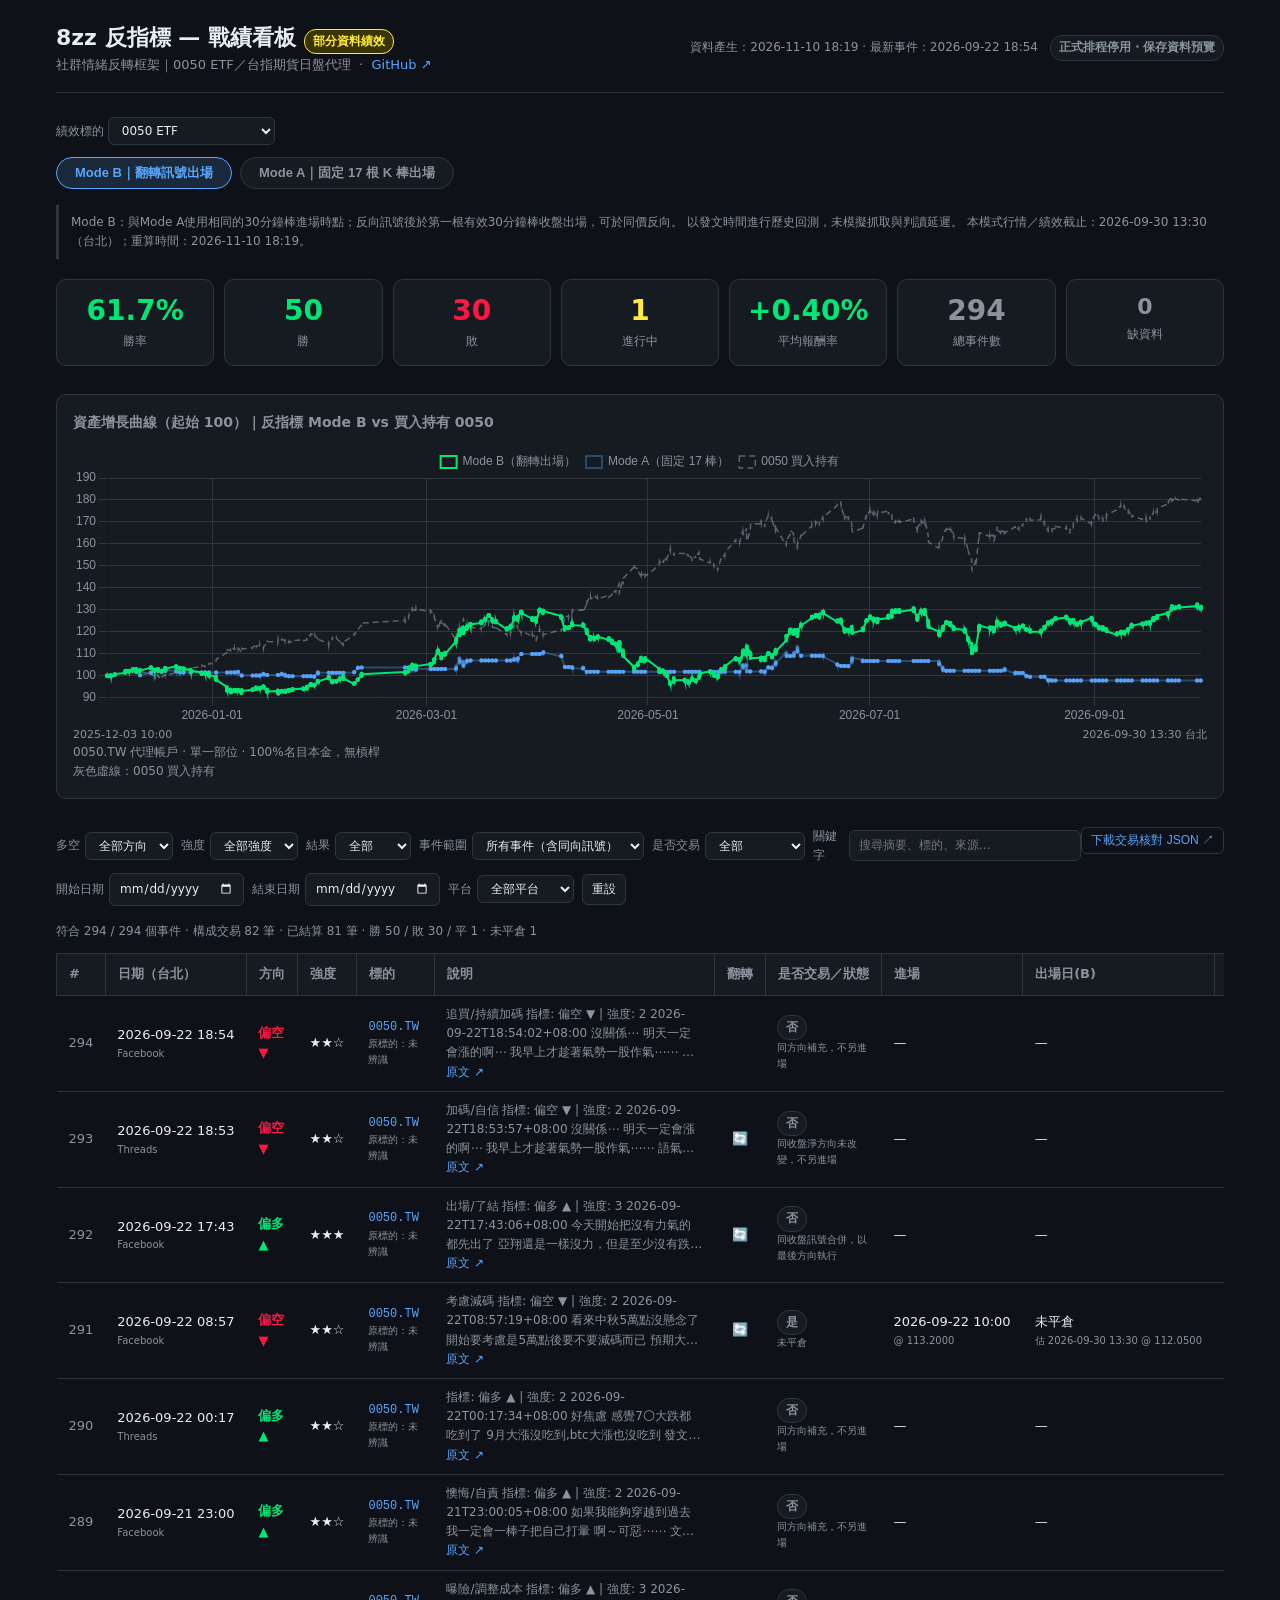
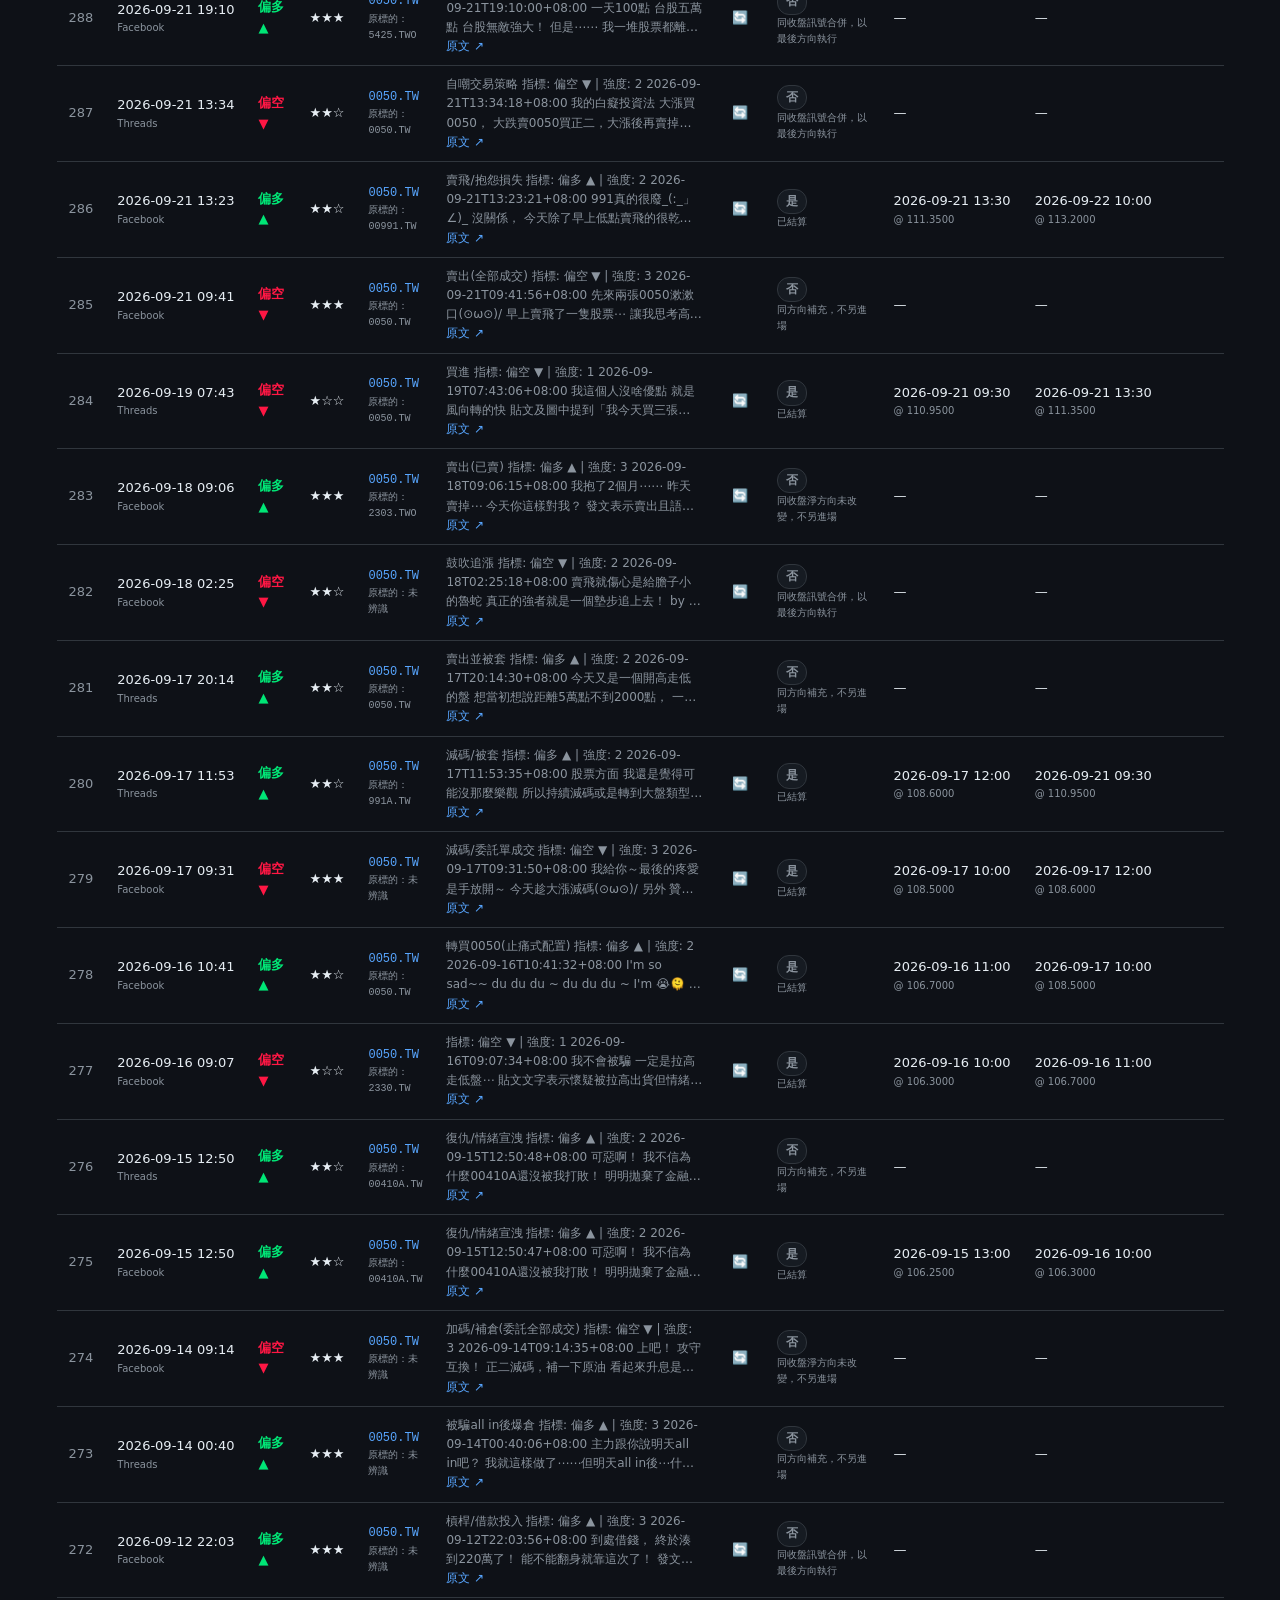
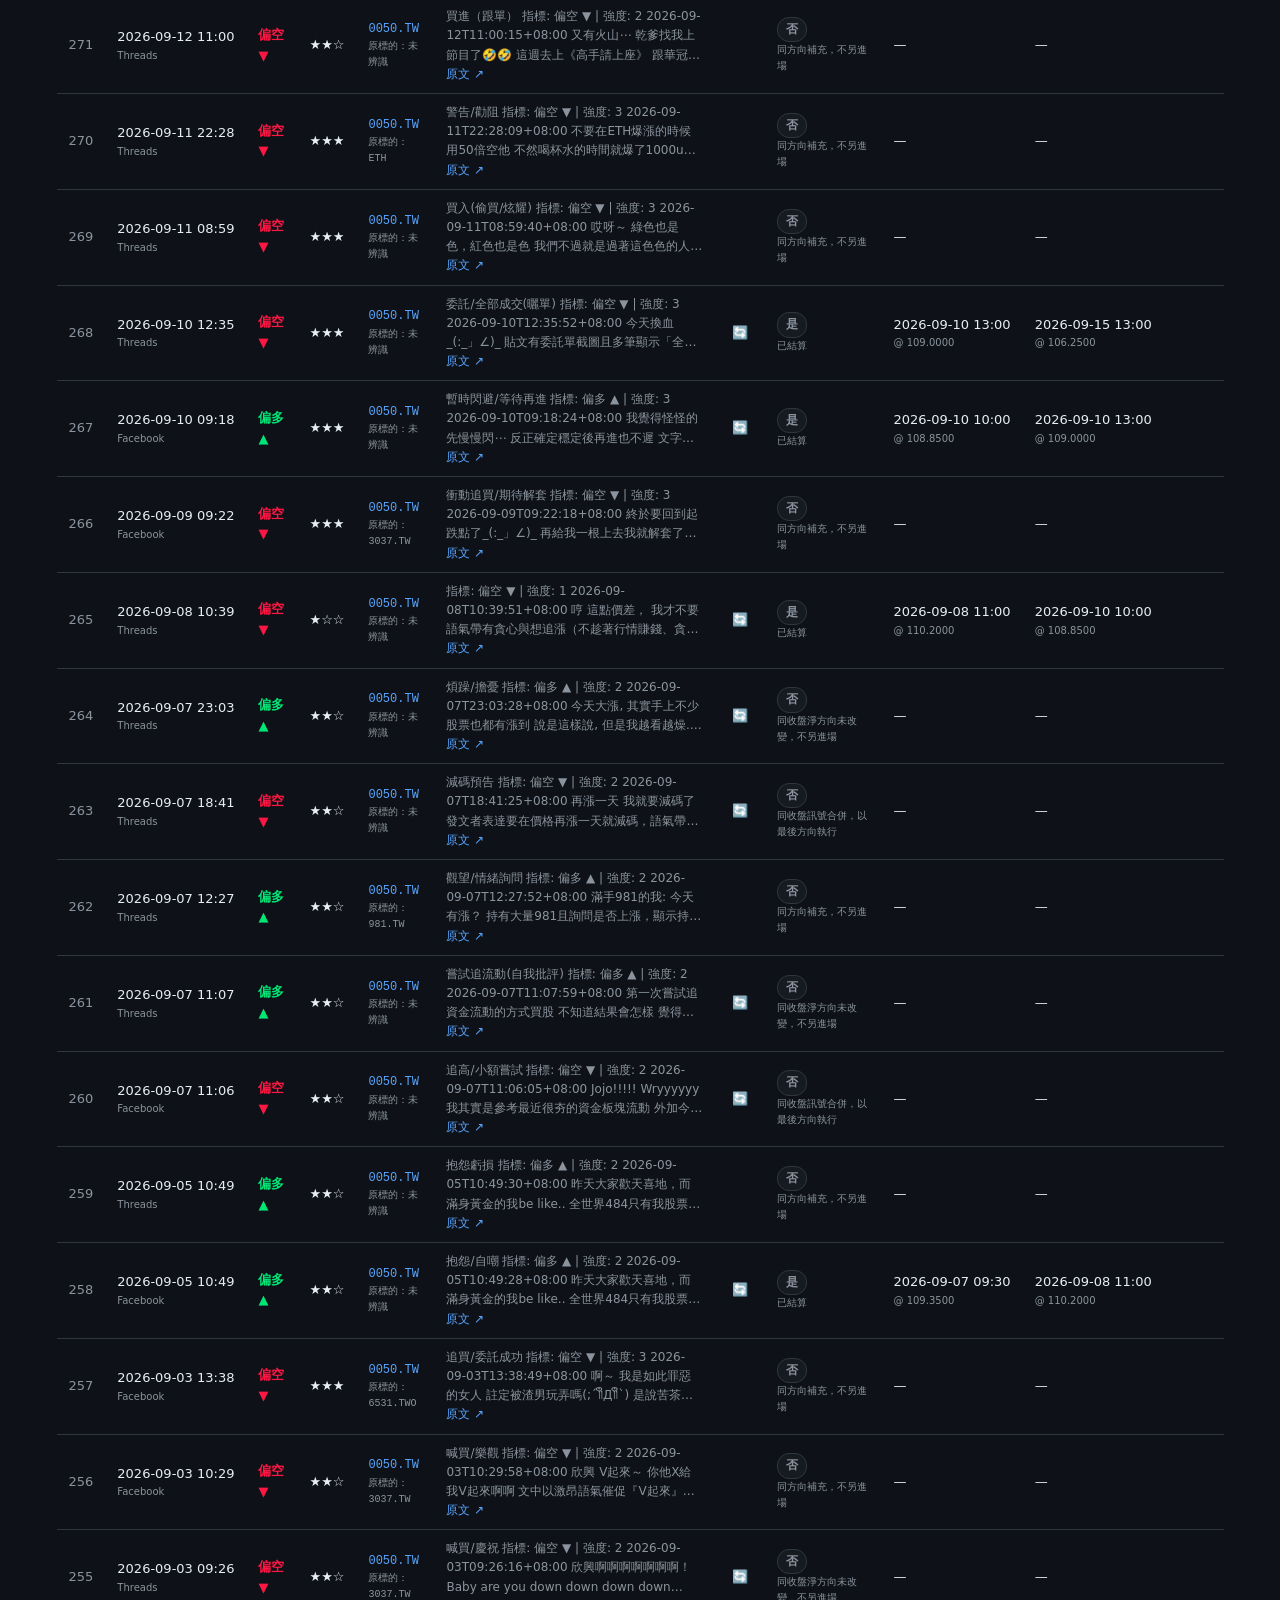
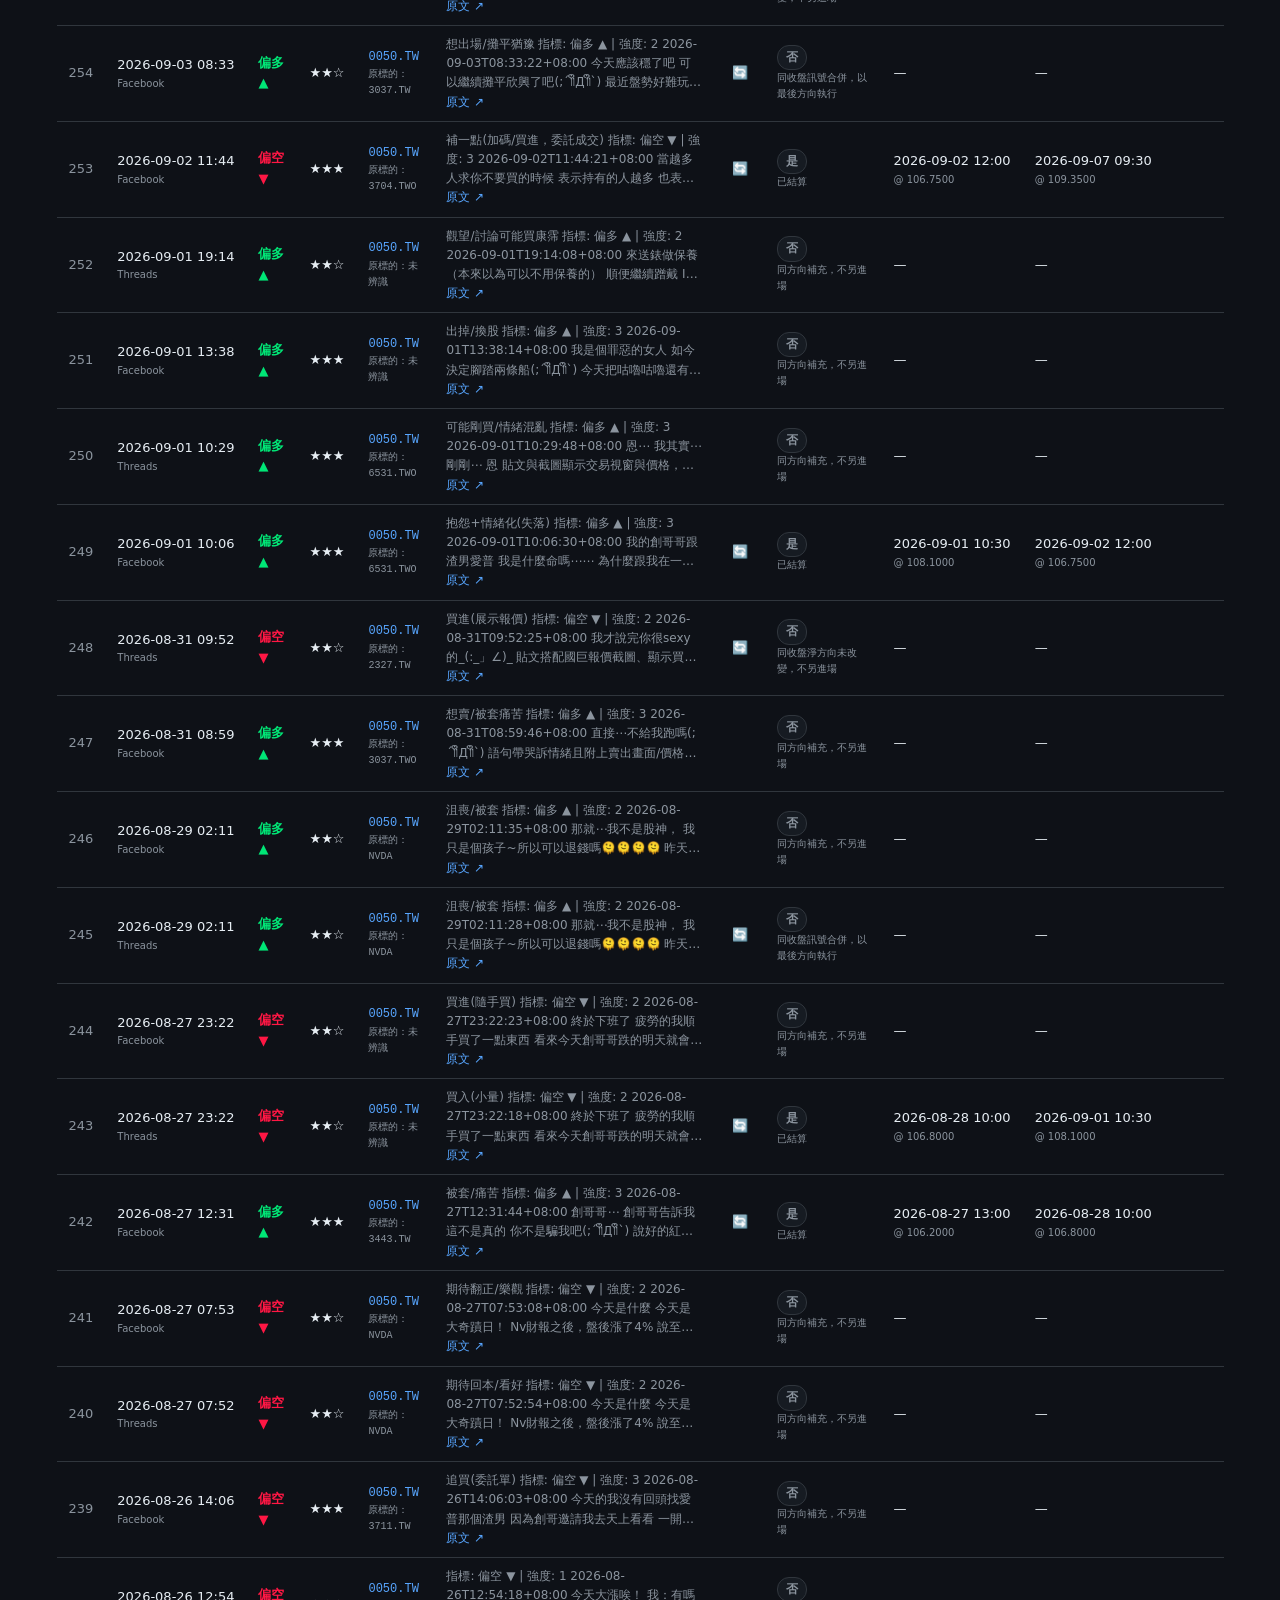
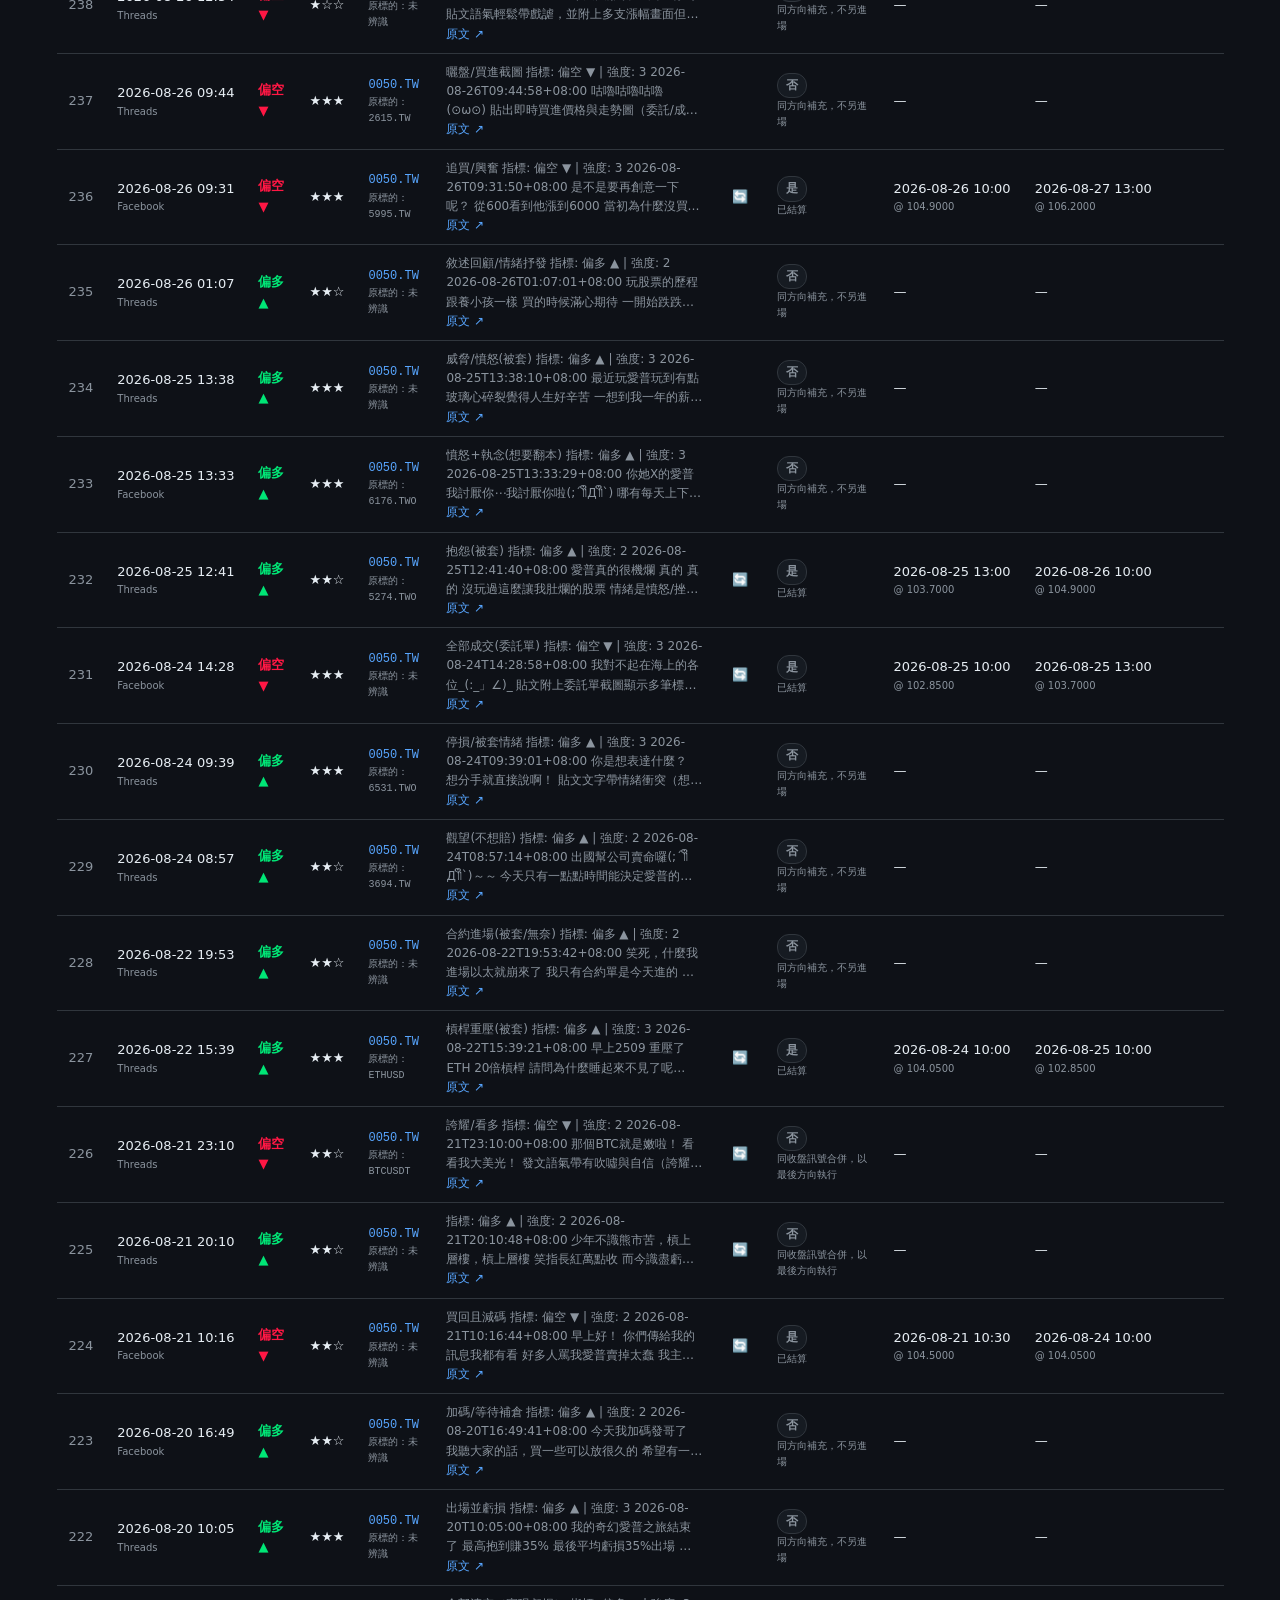
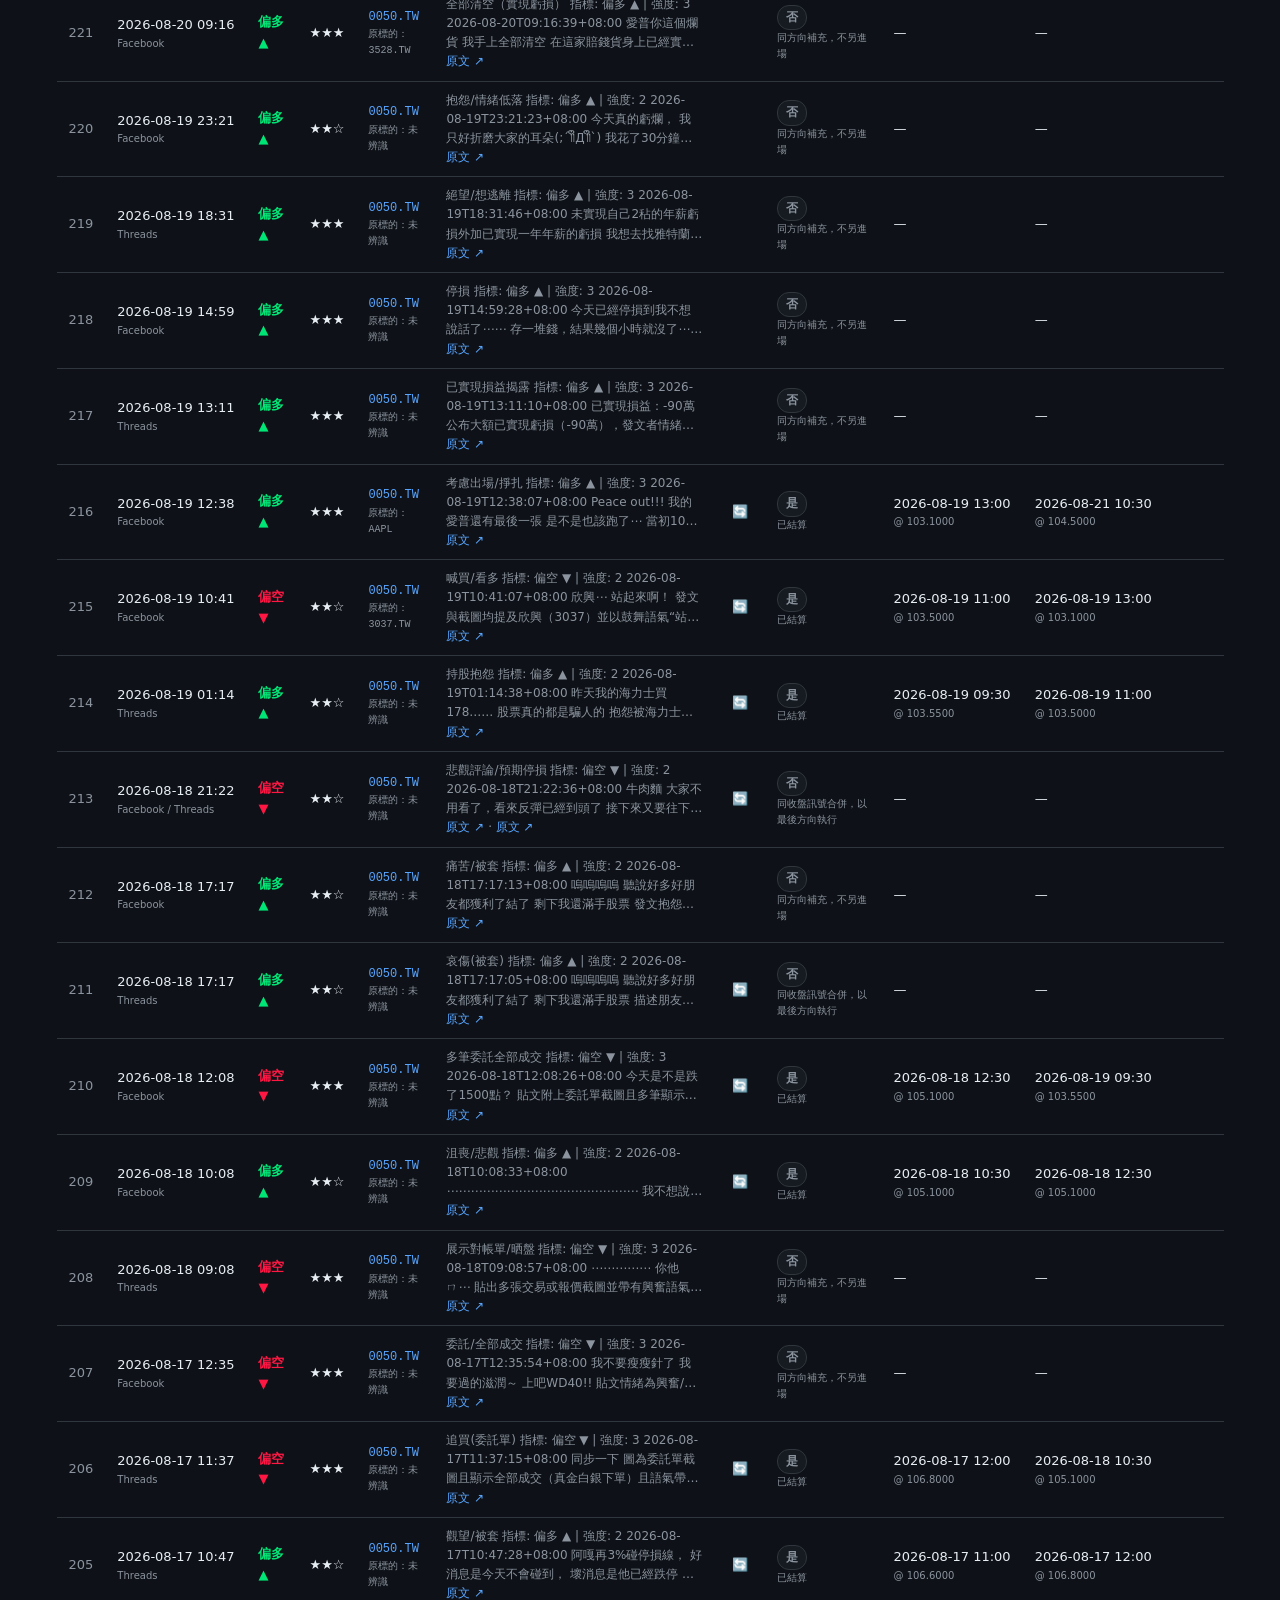
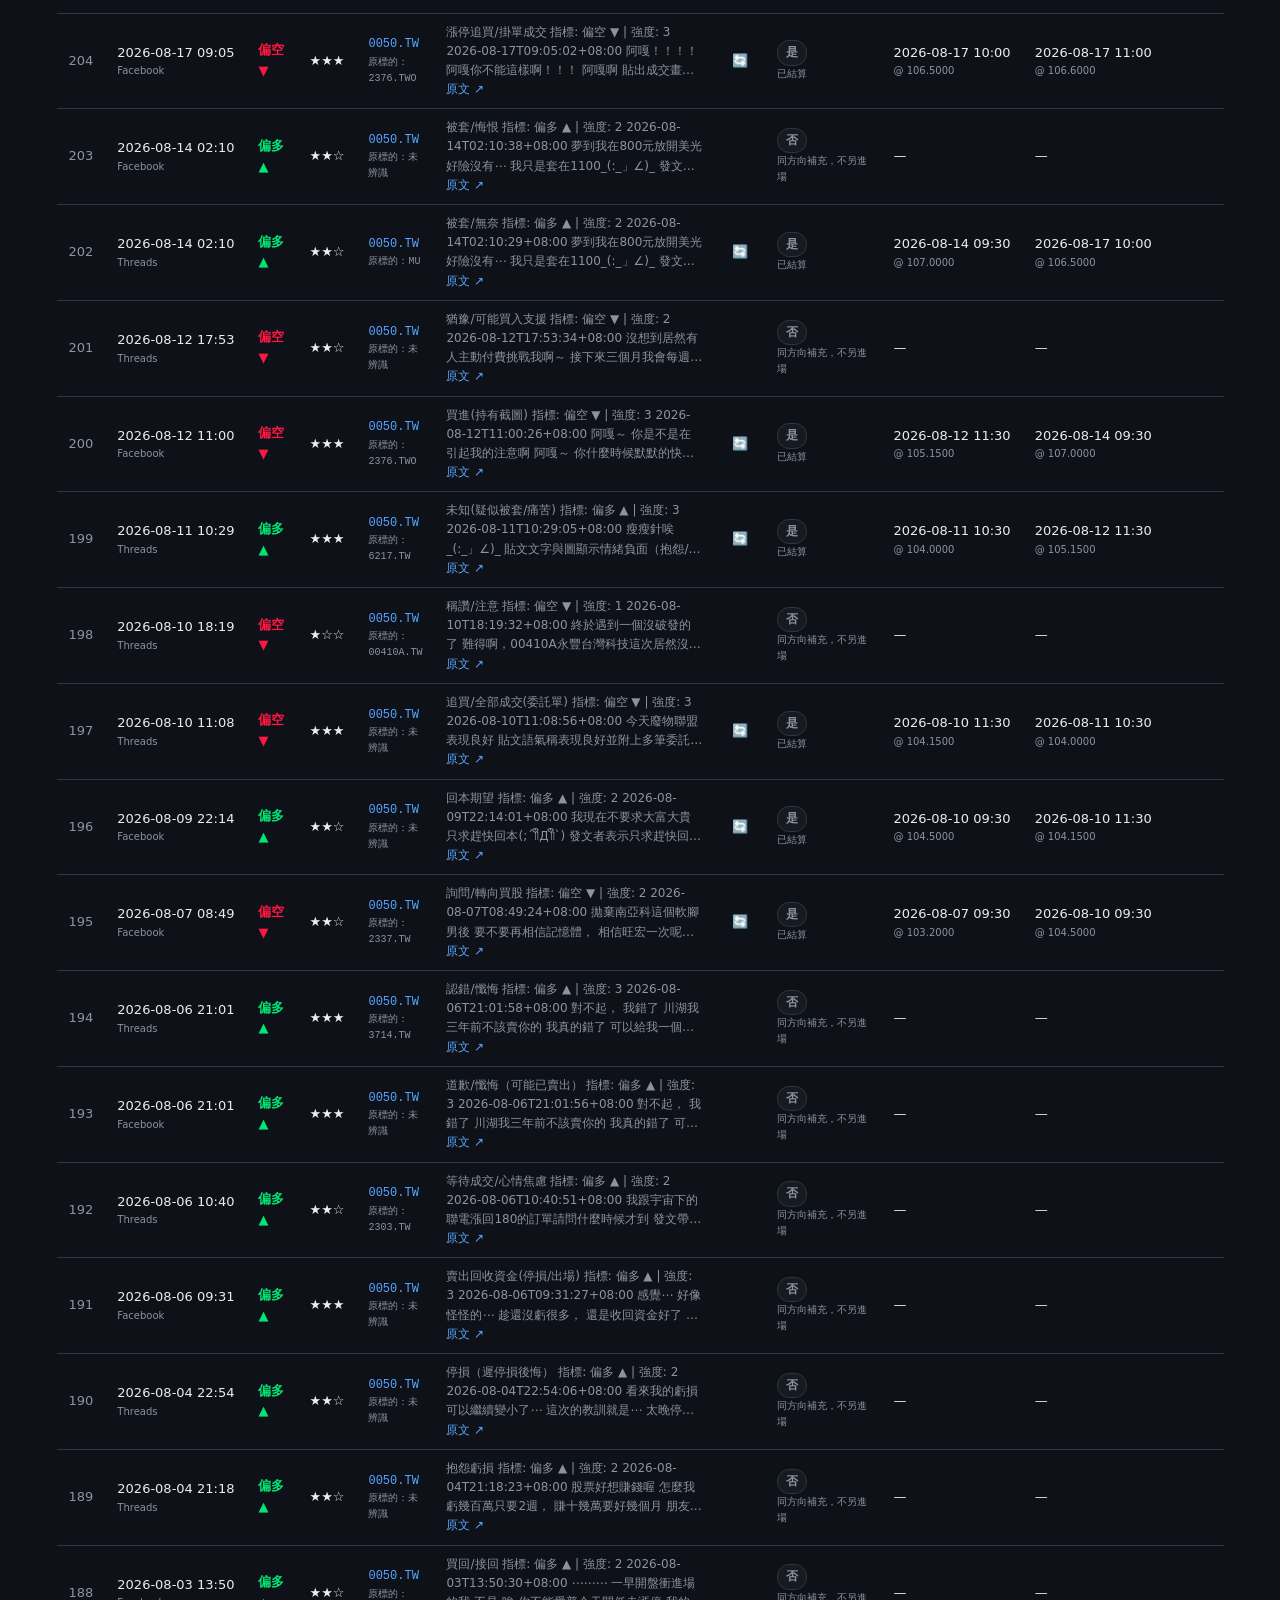
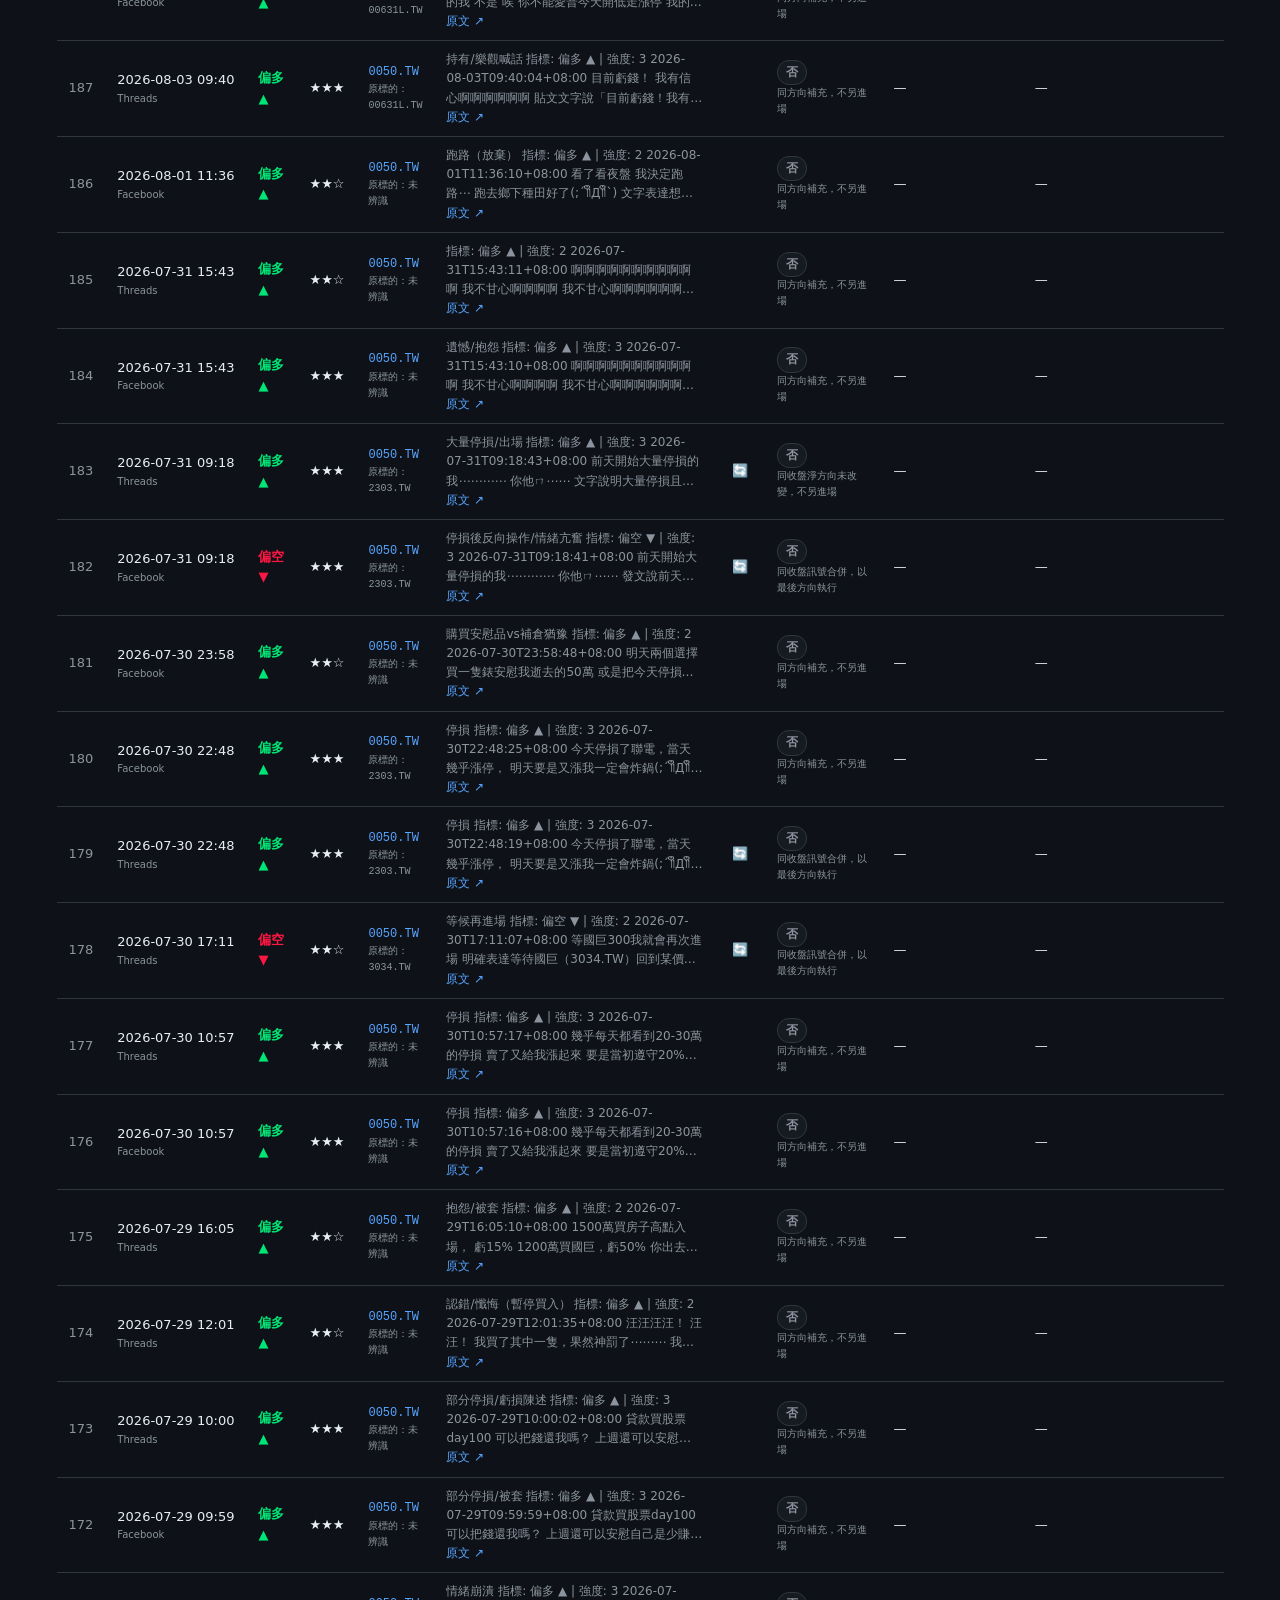
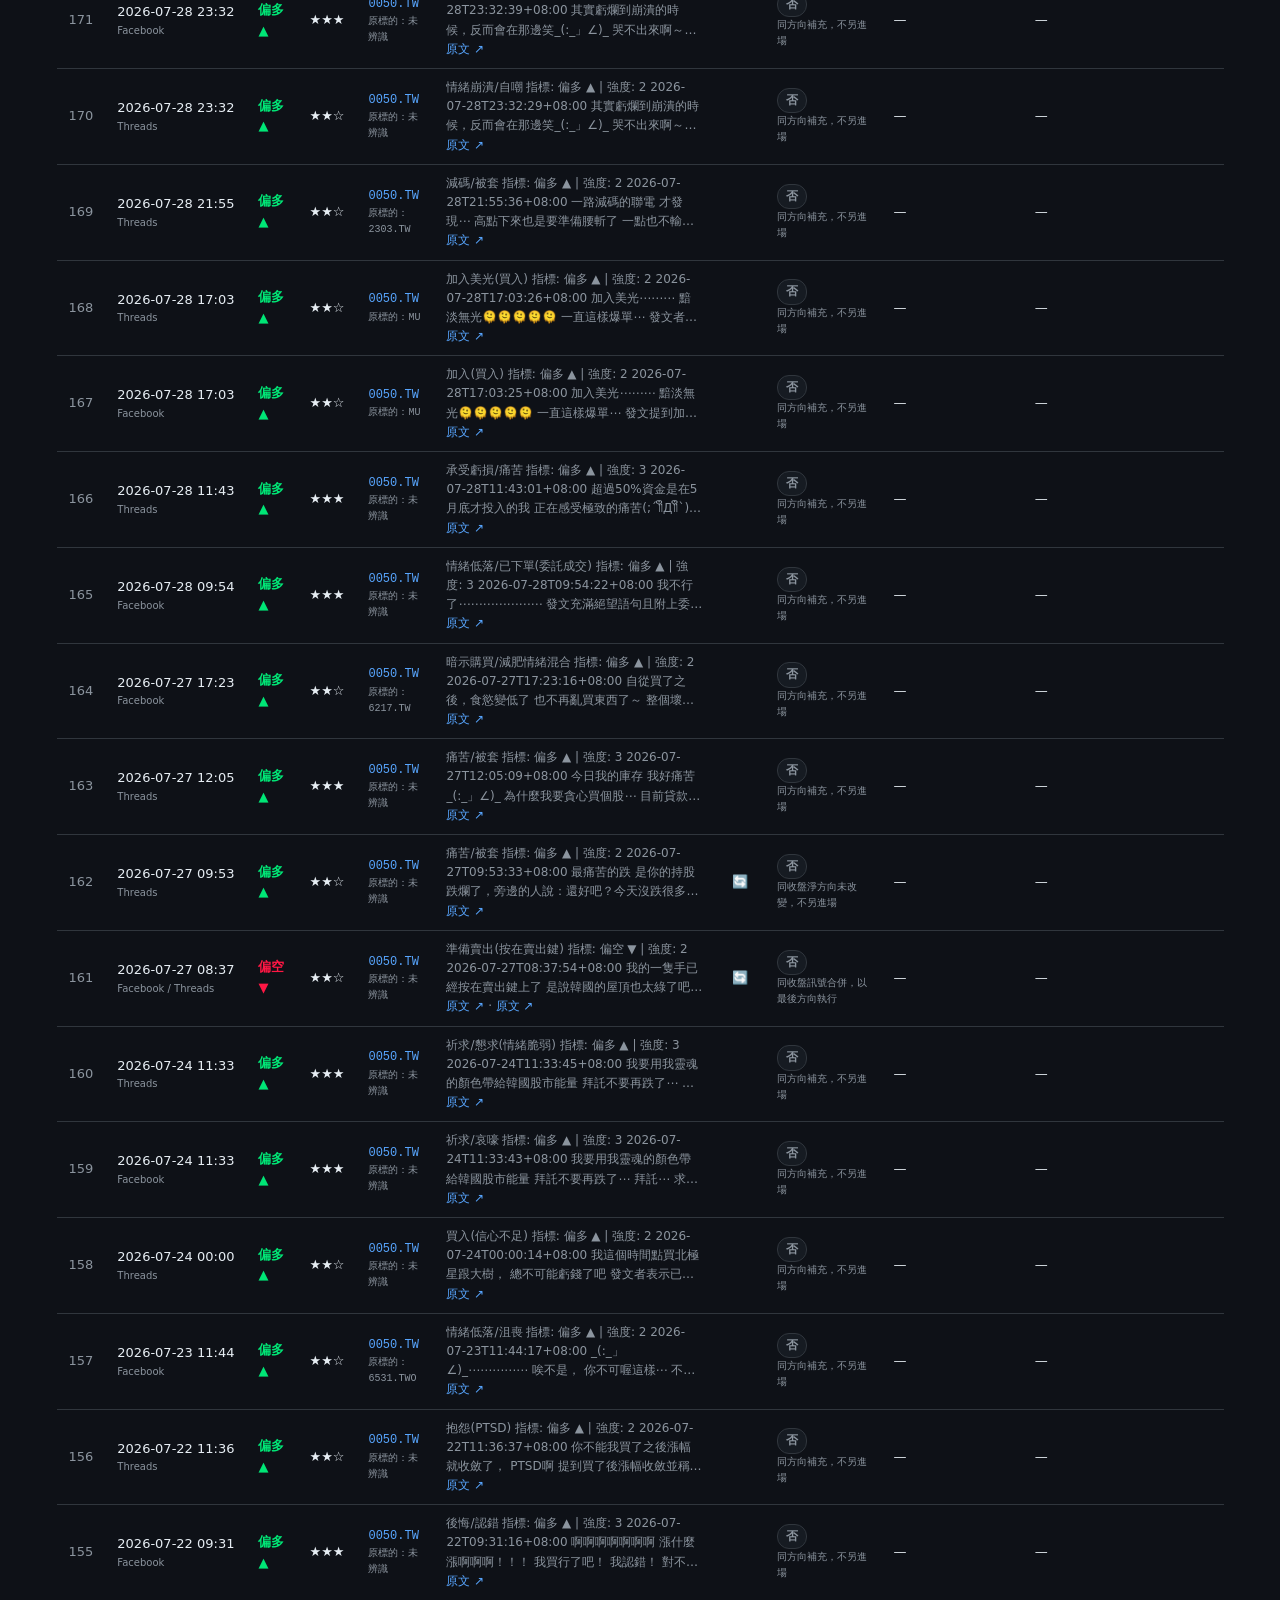
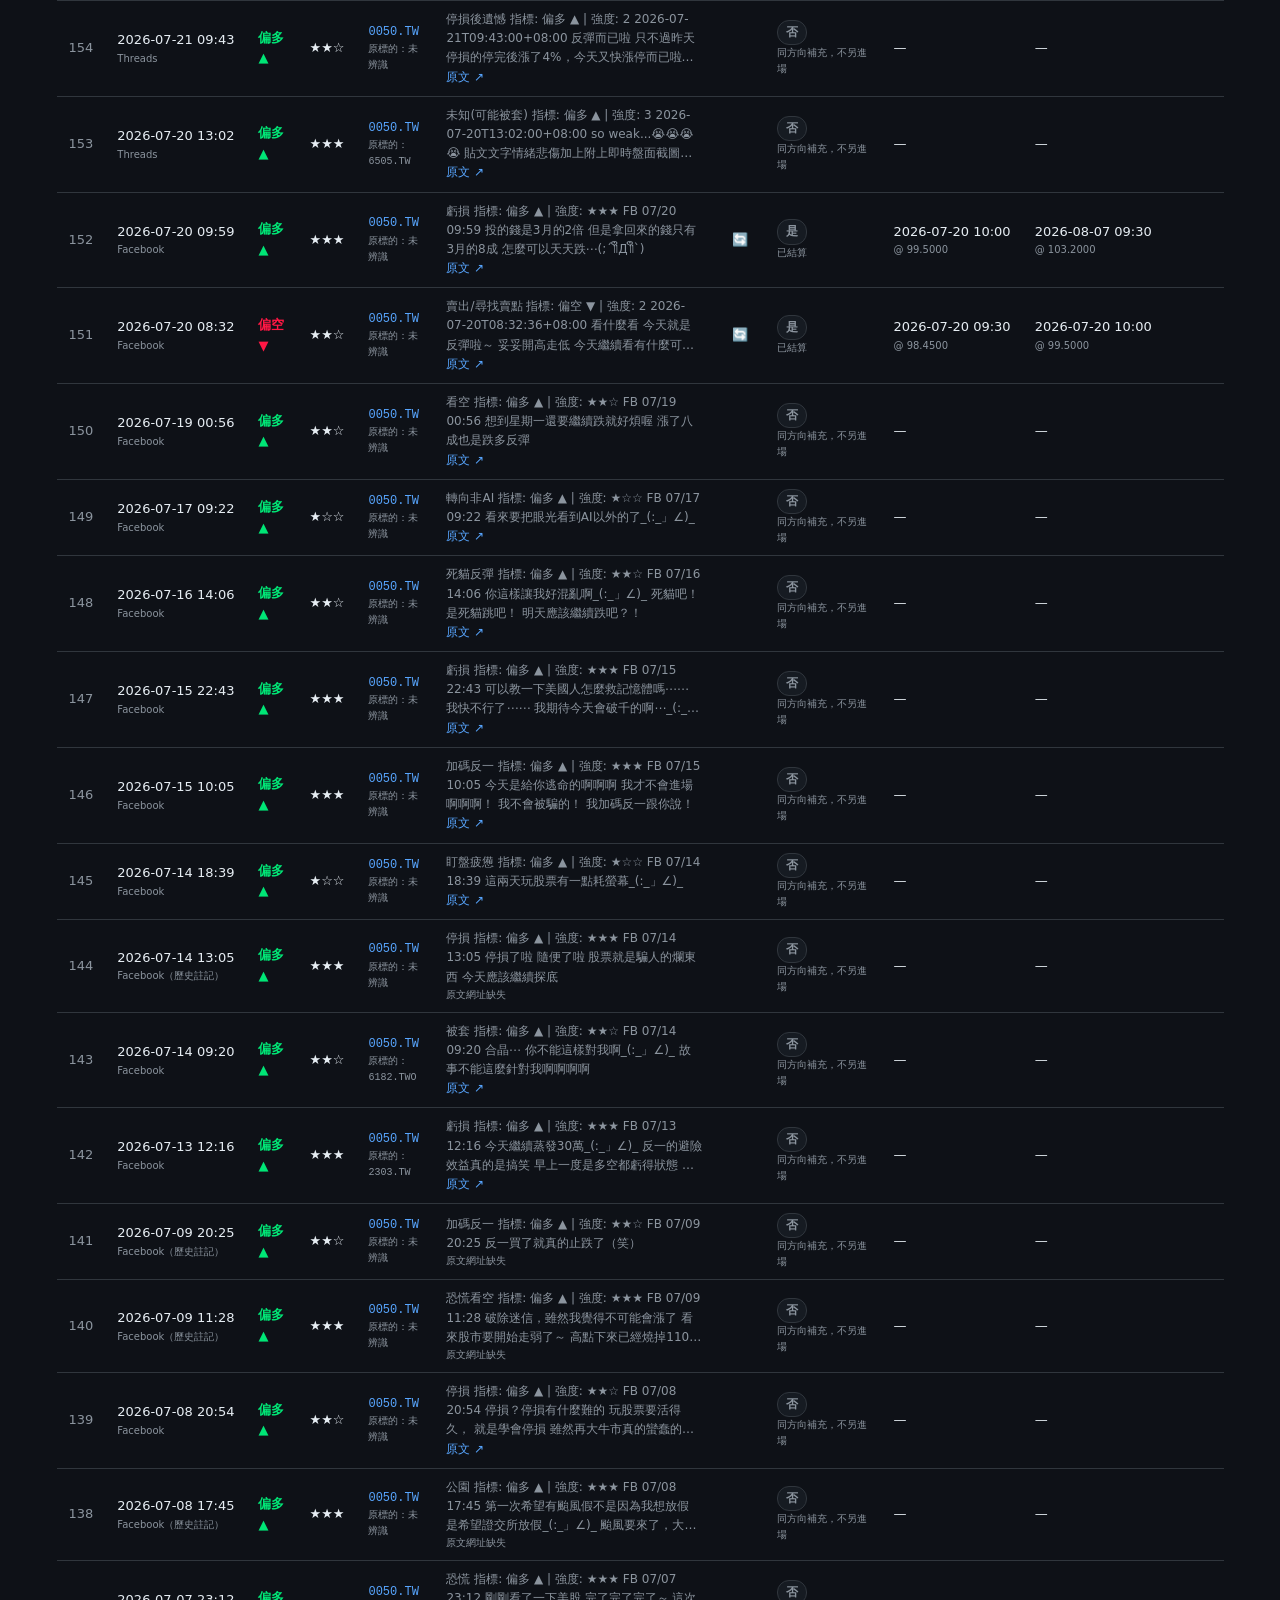
==== commit 24cf466f: "fix: remove extra execution-time basis toggle from public dashboard" ====
--- a/docs/index.html
+++ b/docs/index.html
@@ -1,10 +1,10 @@
 <!doctype html><html lang="zh-TW"><head><meta charset="utf-8"><meta name="viewport" content="width=device-width,initial-scale=1"><title>8zz 反指標 — 戰績看板</title><link rel="stylesheet" href="dashboard.css"><script src="chart.umd.min.js" defer></script><script src="chart-date-adapter.min.js" defer></script><script src="dashboard-data.js" defer></script><script src="dashboard.js" defer></script></head><body><div class="container">
 <header><div><h1>8zz 反指標 — 戰績看板 <span class="badge badge-yellow">部分資料績效</span></h1><div class="subtitle">社群情緒反轉框架｜0050 ETF／台指期貨日盤代理 &nbsp;·&nbsp; <a href="https://github.com/ChungChingHua/8zz-Contrarian-Indicator-TradingView/pull/1" target="_blank" rel="noopener noreferrer">GitHub ↗</a></div></div><div id="generated-at" style="margin-left:auto;color:var(--muted);font-size:12px"></div><span class="tag badge badge-muted"></span></header>
-<main id="main-content"><div class="settings"><label>績效標的 <select id="asset"><option value="0050">0050 ETF</option><option value="TXF">台指期貨・日盤 TXFR1</option></select></label><div class="basis-tabs" role="group" aria-label="績效時間基準"><button data-basis="published" class="mode-tab active">歷史參考・發文時間</button><button data-basis="available" class="mode-tab">判讀完成後・可成交時間</button></div></div>
+<main id="main-content"><div class="settings"><label>績效標的 <select id="asset"><option value="0050">0050 ETF</option><option value="TXF">台指期貨・日盤 TXFR1</option></select></label></div>
 <section id="performance"><div class="mode-tabs" role="group" aria-label="出場模式"><button data-mode="B" class="mode-tab active">Mode B｜翻轉訊號出場</button><button data-mode="A" class="mode-tab">Mode A｜固定 17 根 K 棒出場</button></div><div class="mode-desc" id="mode-note"></div><div class="stats-grid" id="metrics"></div>
 <div class="charts-row" style="grid-template-columns:1fr"><div class="chart-card"><h3 id="equity-chart-title">資產增長曲線（起始 100）</h3><div class="chart-wrapper" id="chart"></div><div id="chart-range"></div><p class="fine" id="chart-subtitle"></p><p class="fine" id="benchmark-legend">灰色虛線：0050 買入持有</p></div></div>
 <div id="parameter-wrap" hidden><div class="fine" style="margin-bottom:8px">Mode A 固定參數（30 分鐘 K 棒，非重新最佳化）</div><div class="table-wrap"><table><thead><tr><th>持有K棒數</th><th>勝率</th><th>平均報酬</th><th>勝</th><th>敗</th><th>已結算</th></tr></thead><tbody id="parameter-row"></tbody></table></div></div>
 </section>
 <section id="events"><button id="export" class="export">下載交易核對 JSON ↗</button><form class="filters filter-bar" onsubmit="return false"><label>多空<select id="direction"><option value="">全部方向</option><option value="1">偏多 ▲</option><option value="-1">偏空 ▼</option><option value="0">中性</option></select></label><label>強度<select id="strength"><option value="">全部強度</option><option value="1">★☆☆</option><option value="2">★★☆</option><option value="3">★★★</option></select></label><label>結果<select id="outcome"><option value="">全部</option><option value="勝">勝</option><option value="敗">敗</option><option value="平手">持平</option><option value="未平倉">進行中</option><option value="missing">缺資料</option></select></label><label>事件範圍<select id="flip"><option value="">所有事件（含同向訊號）</option><option value="yes">僅翻轉訊號</option></select></label><label>是否交易<select id="traded"><option value="">全部</option><option value="yes">是・有交易</option><option value="no">否・未交易</option></select></label><label class="search">關鍵字<input id="keyword" type="search" placeholder="搜尋摘要、標的、來源…"></label><label>開始日期<input id="from" type="date"></label><label>結束日期<input id="to" type="date"></label><label>平台<select id="platform"><option value="">全部平台</option><option>Facebook</option><option>Threads</option></select></label><button type="reset">重設</button></form><p id="filter-count"></p><div class="table-wrap"><table id="evt-table"><thead><tr><th class="hide-mobile">#</th><th>日期（台北）</th><th>方向</th><th>強度</th><th>標的</th><th class="hide-mobile">說明</th><th>翻轉</th><th>是否交易／狀態</th><th>進場</th><th id="exit-heading">出場日(B)</th><th id="pnl-heading">報酬(B)</th><th id="result-heading">結果(B)</th></tr></thead><tbody id="event-rows"></tbody></table></div><p class="audit-note">篩選只影響清單與篩選統計；上方曲線與統計保留完整樣本。進出場顯示K棒收盤時間與模擬價格，不是券商實際成交紀錄。</p></section>
-<details class="disclosure"><summary>資料進度與更新狀態</summary><p id="publication-note" class="publication-notice"></p><div class="freshness" id="freshness"></div><p id="refresh-status" role="status"></p></details><details class="disclosure"><summary>代理標的、計算揭露與未完成資料</summary><p id="asset-description" class="asset-note"></p><section class="panel" id="gaps"><h3>缺資料與未完成判讀</h3><p id="gap-summary"></p><details><summary>展開缺行情／無法結算事件</summary><div id="missing-list"></div></details><details><summary>查看未完成貼文（含來源，未處理不等於無訊號）</summary><div class="pending-controls"><select id="pending-status"><option value="">全部未完成</option><option value="not_started">待判讀</option><option value="pending_confirmation">待確認</option><option value="technical_failure">技術失敗</option></select></div><div id="pending-list"></div></details></section><section class="panel" id="method"><span class="eyebrow">03 / METHODOLOGY</span><h2>計算方式與限制</h2><div class="methods"><div><h3>訊號與交易分開</h3><p>直接讀取已保存的 Pine 候選事件（筆數隨資料更新），保留中性事件。只有全域方向變化才構成進場候選；同方向新標的不另開倉。不重判、不新增情緒或強度條件，原濾網預設關閉。</p><h3>標的替代公開揭露</h3><p>可選0050.TW或台指期貨TXFR1代理，同一份訊號各自計算，不混算。這是所選標的代理模擬，不是原標的實際交易績效；台指期貨的結算與排除規則顯示於標的選單下方。來源網址缺失會直接標記，不補造原文連結。</p></div><div><h3>成交規則與 Mode A / B</h3><p>歷史參考採發文時刻，可成交參考採實際判讀完成時刻；缺少完成時間者獨立列出。成交價為嚴格晚於所選時刻的第一根已完成 K 棒收盤。Mode A、B共用同一份30分鐘行情及進場候選；Mode B在下一次反向訊號後的第一根有效30分鐘棒收盤平倉，並可於同價反向。同一成交收盤前的多次翻轉合併為最後方向；淨方向未改變就不另進場。Mode A 僅使用明確 30 分鐘資料，進場後再經 17 根出場，持倉期間不重疊進場。同一成交時點的重複 A 進場略過。</p><p>為防止有限行情保留期造成延遲數月的假進場，首筆行情距事件超過 7 日即列缺資料。此為行情有效性檢查，不是情緒判讀條件。兩個模式都不降級為1小時或日線。</p></div><div><h3>可核對，不過度宣稱</h3><p>多空報酬 = 方向 ×（出場價 ÷ 進場價 − 1）。正數勝、負數敗、零平手；勝率分母為勝＋敗＋平，未平倉排除，浮動報酬另列。平均報酬是已結算交易的算術平均，不是帳戶績效。</p><p>Pine 採圖表標的與圖表週期，網站A、B皆採30分鐘；Pine須使用30分鐘日盤圖表比對，仍可能因行情來源、缺漏、轉倉排除與圖表K棒切分不同而有差異，不宣稱數值一致。已核對固定持有參數均為 17、訊號有效 24；有效期只影響顯示，不自動出場。Pine 尚未在 TradingView 編譯本次修正。</p></div></div><p class="fine">行情：0050 30分鐘來自永豐Shioaji，日線以永豐收盤優先、核對一致後以既有Yahoo日線補缺；台指期貨使用TXFR1近月連續資料。永豐分鐘戳以台北時間的已完成分鐘處理，0050最後一根包含收盤集合競價；不完整的30分鐘時段與跨缺漏持有明列排除。台指期貨兩種模式只使用08:45–13:45日盤，Mode A只數日盤30分鐘棒，Mode B在反向訊號後的有效日盤30分鐘棒收盤出場；非強制當沖，夜間訊號順延有效日盤成交時點；跨結算週交易排除，並非已驗證的逐月轉倉策略。舊混合週期快取不參與Mode A。資料缺口可能使績效偏誤，未確認／失敗／未處理貼文不產生新訊號；不填補為中性。歷史來源及新來源涵蓋區間不同，詳見下載資料與 HISTORY_COMPLETION.md。</p></section></details></main>
+<details class="disclosure"><summary>資料進度與更新狀態</summary><p id="publication-note" class="publication-notice"></p><div class="freshness" id="freshness"></div><p id="refresh-status" role="status"></p></details><details class="disclosure"><summary>代理標的、計算揭露與未完成資料</summary><p id="asset-description" class="asset-note"></p><section class="panel" id="gaps"><h3>缺資料與未完成判讀</h3><p id="gap-summary"></p><details><summary>展開缺行情／無法結算事件</summary><div id="missing-list"></div></details><details><summary>查看未完成貼文（含來源，未處理不等於無訊號）</summary><div class="pending-controls"><select id="pending-status"><option value="">全部未完成</option><option value="not_started">待判讀</option><option value="pending_confirmation">待確認</option><option value="technical_failure">技術失敗</option></select></div><div id="pending-list"></div></details></section><section class="panel" id="method"><span class="eyebrow">03 / METHODOLOGY</span><h2>計算方式與限制</h2><div class="methods"><div><h3>訊號與交易分開</h3><p>直接讀取已保存的 Pine 候選事件（筆數隨資料更新），保留中性事件。只有全域方向變化才構成進場候選；同方向新標的不另開倉。不重判、不新增情緒或強度條件，原濾網預設關閉。</p><h3>標的替代公開揭露</h3><p>可選0050.TW或台指期貨TXFR1代理，同一份訊號各自計算，不混算。這是所選標的代理模擬，不是原標的實際交易績效；台指期貨的結算與排除規則顯示於標的選單下方。來源網址缺失會直接標記，不補造原文連結。</p></div><div><h3>成交規則與 Mode A / B</h3><p>網站統一以發文時間進行歷史回測，未模擬實際抓取與判讀延遲。成交價為嚴格晚於發文時刻的第一根有效30分鐘棒收盤。正式運行則必須等有效判讀實際完成後才能取得訊號；預定每15分鐘一輪不等於保證當刻已完成。Mode A、B共用同一份30分鐘行情及進場候選；Mode B在下一次反向訊號後的第一根有效30分鐘棒收盤平倉，並可於同價反向。同一成交收盤前的多次翻轉合併為最後方向；淨方向未改變就不另進場。Mode A 僅使用明確 30 分鐘資料，進場後再經 17 根出場，持倉期間不重疊進場。同一成交時點的重複 A 進場略過。</p><p>為防止有限行情保留期造成延遲數月的假進場，首筆行情距事件超過 7 日即列缺資料。此為行情有效性檢查，不是情緒判讀條件。兩個模式都不降級為1小時或日線。</p></div><div><h3>可核對，不過度宣稱</h3><p>多空報酬 = 方向 ×（出場價 ÷ 進場價 − 1）。正數勝、負數敗、零平手；勝率分母為勝＋敗＋平，未平倉排除，浮動報酬另列。平均報酬是已結算交易的算術平均，不是帳戶績效。</p><p>Pine 採圖表標的與圖表週期，網站A、B皆採30分鐘；Pine須使用30分鐘日盤圖表比對，仍可能因行情來源、缺漏、轉倉排除與圖表K棒切分不同而有差異，不宣稱數值一致。已核對固定持有參數均為 17、訊號有效 24；有效期只影響顯示，不自動出場。Pine 尚未在 TradingView 編譯本次修正。</p></div></div><p class="fine">行情：0050 30分鐘來自永豐Shioaji，日線以永豐收盤優先、核對一致後以既有Yahoo日線補缺；台指期貨使用TXFR1近月連續資料。永豐分鐘戳以台北時間的已完成分鐘處理，0050最後一根包含收盤集合競價；不完整的30分鐘時段與跨缺漏持有明列排除。台指期貨兩種模式只使用08:45–13:45日盤，Mode A只數日盤30分鐘棒，Mode B在反向訊號後的有效日盤30分鐘棒收盤出場；非強制當沖，夜間訊號順延有效日盤成交時點；跨結算週交易排除，並非已驗證的逐月轉倉策略。舊混合週期快取不參與Mode A。資料缺口可能使績效偏誤，未確認／失敗／未處理貼文不產生新訊號；不填補為中性。歷史來源及新來源涵蓋區間不同，詳見下載資料與 HISTORY_COMPLETION.md。</p></section></details></main>
 <footer>本頁面僅供研究與娛樂用途，不構成投資建議。<br>部分資料績效；A固定17根30分鐘棒出場，B等反向訊號，兩模式共用進場規則。未含費稅、滑價與期貨保證金限制。<br>© hansai-art / Group.G · <a href="https://mozilla.org/MPL/2.0/">MPL-2.0</a> · <a href="https://hansai-art.github.io/8zz-Contrarian-Indicator-TradingView/">原作者網站 ↗</a></footer></div></body></html>
--- a/docs/dashboard.css
+++ b/docs/dashboard.css
@@ -276,6 +276,6 @@
     #loading { text-align: center; padding: 60px; color: var(--muted); }
     #error   { text-align: center; padding: 40px; color: var(--red); display: none; }
 
-:root{color-scheme:dark}.badge-green,.bull{color:var(--green)}.badge-red,.bear{color:var(--red)}.fine{font-size:12px;color:var(--muted)}.notice{font-size:12px;color:var(--muted);margin:8px 0}.publication-notice{margin:10px 0 18px;font-size:12px;color:var(--yellow)}.settings{margin-bottom:12px}.settings label{color:var(--muted);font-size:12px}.settings select{margin-right:12px}.basis-tabs{display:inline-flex;gap:6px;flex-wrap:wrap}.basis-tabs .mode-tab{padding:4px 10px;font-size:12px}.filter-bar label{display:flex;align-items:center;gap:5px}.filter-bar input,.settings select,.filter-bar select,.filter-bar button,.pending-controls select{background:var(--card);color:var(--text);border:1px solid var(--border);border-radius:6px;padding:5px 9px;font:inherit;font-size:12px}.filter-bar button{cursor:pointer}.filter-bar input{min-width:0}.filter-bar .search{flex:1}.filter-bar .search input{width:100%;min-width:140px}#filter-count{font-size:12px;color:var(--muted);margin:0 0 12px}.table-wrap{border:0;border-radius:0}table{min-width:1100px}td small{display:block;font-size:10px;color:var(--muted)}.summary-cell{max-width:280px;font-size:12px;color:var(--muted)}.summary-cell summary{cursor:pointer;display:-webkit-box;-webkit-line-clamp:3;-webkit-box-orient:vertical;overflow:hidden}.summary-cell details[open] summary{display:block}.summary-cell pre{white-space:pre-wrap;font:12px/1.6 system-ui;max-width:280px;overflow-wrap:anywhere}#chart{height:280px}#chart canvas,#chart svg{width:100%;height:100%}#chart-range{display:flex;justify-content:space-between;font-size:11px;color:var(--muted)}.disclosure{font-size:12px;color:var(--muted);border:1px solid var(--border);border-radius:8px;padding:12px;margin:16px 0}.disclosure summary{cursor:pointer}.freshness{display:grid;grid-template-columns:repeat(3,minmax(0,1fr));gap:12px;margin:12px 0}.freshness b,.freshness strong,.freshness small{display:block}.freshness b,.freshness small{font-size:11px;font-weight:400}.freshness strong{font-size:12px;color:var(--text)}.panel{margin:20px 0}#pending-list,#missing-list{max-height:350px;overflow:auto}#pending-list p,#missing-list p{margin:8px 0}.methods{display:grid;grid-template-columns:repeat(3,minmax(0,1fr));gap:18px;margin:14px 0}.methods p{margin:8px 0}.eyebrow{display:none}.audit-note{font-size:11px;color:var(--muted);margin:8px 0 12px}.export{float:right;font-size:12px;color:var(--blue);background:none;border:1px solid var(--border);border-radius:6px;padding:4px 9px;cursor:pointer}.stat-card small{display:block;font-size:10px;color:var(--muted);margin-top:4px}.chart-card h3{font-weight:600}.stat-card .metric-value{color:var(--muted)}#parameter-wrap{margin-bottom:28px}#parameter-wrap table{min-width:520px;font-size:12px}#parameter-wrap td{background:#1a2a1a}.asset-note{margin:8px 0;font-size:12px;color:var(--muted)}.mobile-audit{display:none}footer a{display:inline-block;margin:0 6px}
+:root{color-scheme:dark}.badge-green,.bull{color:var(--green)}.badge-red,.bear{color:var(--red)}.fine{font-size:12px;color:var(--muted)}.notice{font-size:12px;color:var(--muted);margin:8px 0}.publication-notice{margin:10px 0 18px;font-size:12px;color:var(--yellow)}.settings{margin-bottom:12px}.settings label{color:var(--muted);font-size:12px}.settings select{margin-right:12px}.filter-bar label{display:flex;align-items:center;gap:5px}.filter-bar input,.settings select,.filter-bar select,.filter-bar button,.pending-controls select{background:var(--card);color:var(--text);border:1px solid var(--border);border-radius:6px;padding:5px 9px;font:inherit;font-size:12px}.filter-bar button{cursor:pointer}.filter-bar input{min-width:0}.filter-bar .search{flex:1}.filter-bar .search input{width:100%;min-width:140px}#filter-count{font-size:12px;color:var(--muted);margin:0 0 12px}.table-wrap{border:0;border-radius:0}table{min-width:1100px}td small{display:block;font-size:10px;color:var(--muted)}.summary-cell{max-width:280px;font-size:12px;color:var(--muted)}.summary-cell summary{cursor:pointer;display:-webkit-box;-webkit-line-clamp:3;-webkit-box-orient:vertical;overflow:hidden}.summary-cell details[open] summary{display:block}.summary-cell pre{white-space:pre-wrap;font:12px/1.6 system-ui;max-width:280px;overflow-wrap:anywhere}#chart{height:280px}#chart canvas,#chart svg{width:100%;height:100%}#chart-range{display:flex;justify-content:space-between;font-size:11px;color:var(--muted)}.disclosure{font-size:12px;color:var(--muted);border:1px solid var(--border);border-radius:8px;padding:12px;margin:16px 0}.disclosure summary{cursor:pointer}.freshness{display:grid;grid-template-columns:repeat(3,minmax(0,1fr));gap:12px;margin:12px 0}.freshness b,.freshness strong,.freshness small{display:block}.freshness b,.freshness small{font-size:11px;font-weight:400}.freshness strong{font-size:12px;color:var(--text)}.panel{margin:20px 0}#pending-list,#missing-list{max-height:350px;overflow:auto}#pending-list p,#missing-list p{margin:8px 0}.methods{display:grid;grid-template-columns:repeat(3,minmax(0,1fr));gap:18px;margin:14px 0}.methods p{margin:8px 0}.eyebrow{display:none}.audit-note{font-size:11px;color:var(--muted);margin:8px 0 12px}.export{float:right;font-size:12px;color:var(--blue);background:none;border:1px solid var(--border);border-radius:6px;padding:4px 9px;cursor:pointer}.stat-card small{display:block;font-size:10px;color:var(--muted);margin-top:4px}.chart-card h3{font-weight:600}.stat-card .metric-value{color:var(--muted)}#parameter-wrap{margin-bottom:28px}#parameter-wrap table{min-width:520px;font-size:12px}#parameter-wrap td{background:#1a2a1a}.asset-note{margin:8px 0;font-size:12px;color:var(--muted)}.mobile-audit{display:none}footer a{display:inline-block;margin:0 6px}
 @media(max-width:700px){.methods{grid-template-columns:1fr}.freshness{grid-template-columns:repeat(2,minmax(0,1fr))}}
-@media(max-width:600px){.settings select{max-width:100%;margin:5px 0}.basis-tabs{margin-top:6px}.filter-bar{display:grid;grid-template-columns:1fr 1fr}.filter-bar label{display:flex;flex-direction:column;align-items:stretch;min-width:0;gap:3px}.filter-bar label.search{grid-column:1/-1}.filter-bar input,.filter-bar select{width:100%;min-width:0}.filter-bar button{align-self:end;min-height:30px}.freshness{grid-template-columns:1fr 1fr}table{min-width:780px}#chart{height:200px}.chart-wrapper{height:200px}.disclosure{padding:9px}.notice{font-size:11px}.publication-notice{font-size:11px;margin:8px 0 14px}.mode-desc{display:block;-webkit-line-clamp:unset;overflow:visible}.mobile-audit{display:block}.export{float:none;margin-bottom:10px}}
+@media(max-width:600px){.settings select{max-width:100%;margin:5px 0}.filter-bar{display:grid;grid-template-columns:1fr 1fr}.filter-bar label{display:flex;flex-direction:column;align-items:stretch;min-width:0;gap:3px}.filter-bar label.search{grid-column:1/-1}.filter-bar input,.filter-bar select{width:100%;min-width:0}.filter-bar button{align-self:end;min-height:30px}.freshness{grid-template-columns:1fr 1fr}table{min-width:780px}#chart{height:200px}.chart-wrapper{height:200px}.disclosure{padding:9px}.notice{font-size:11px}.publication-notice{font-size:11px;margin:8px 0 14px}.mode-desc{display:block;-webkit-line-clamp:unset;overflow:visible}.mobile-audit{display:block}.export{float:none;margin-bottom:10px}}
